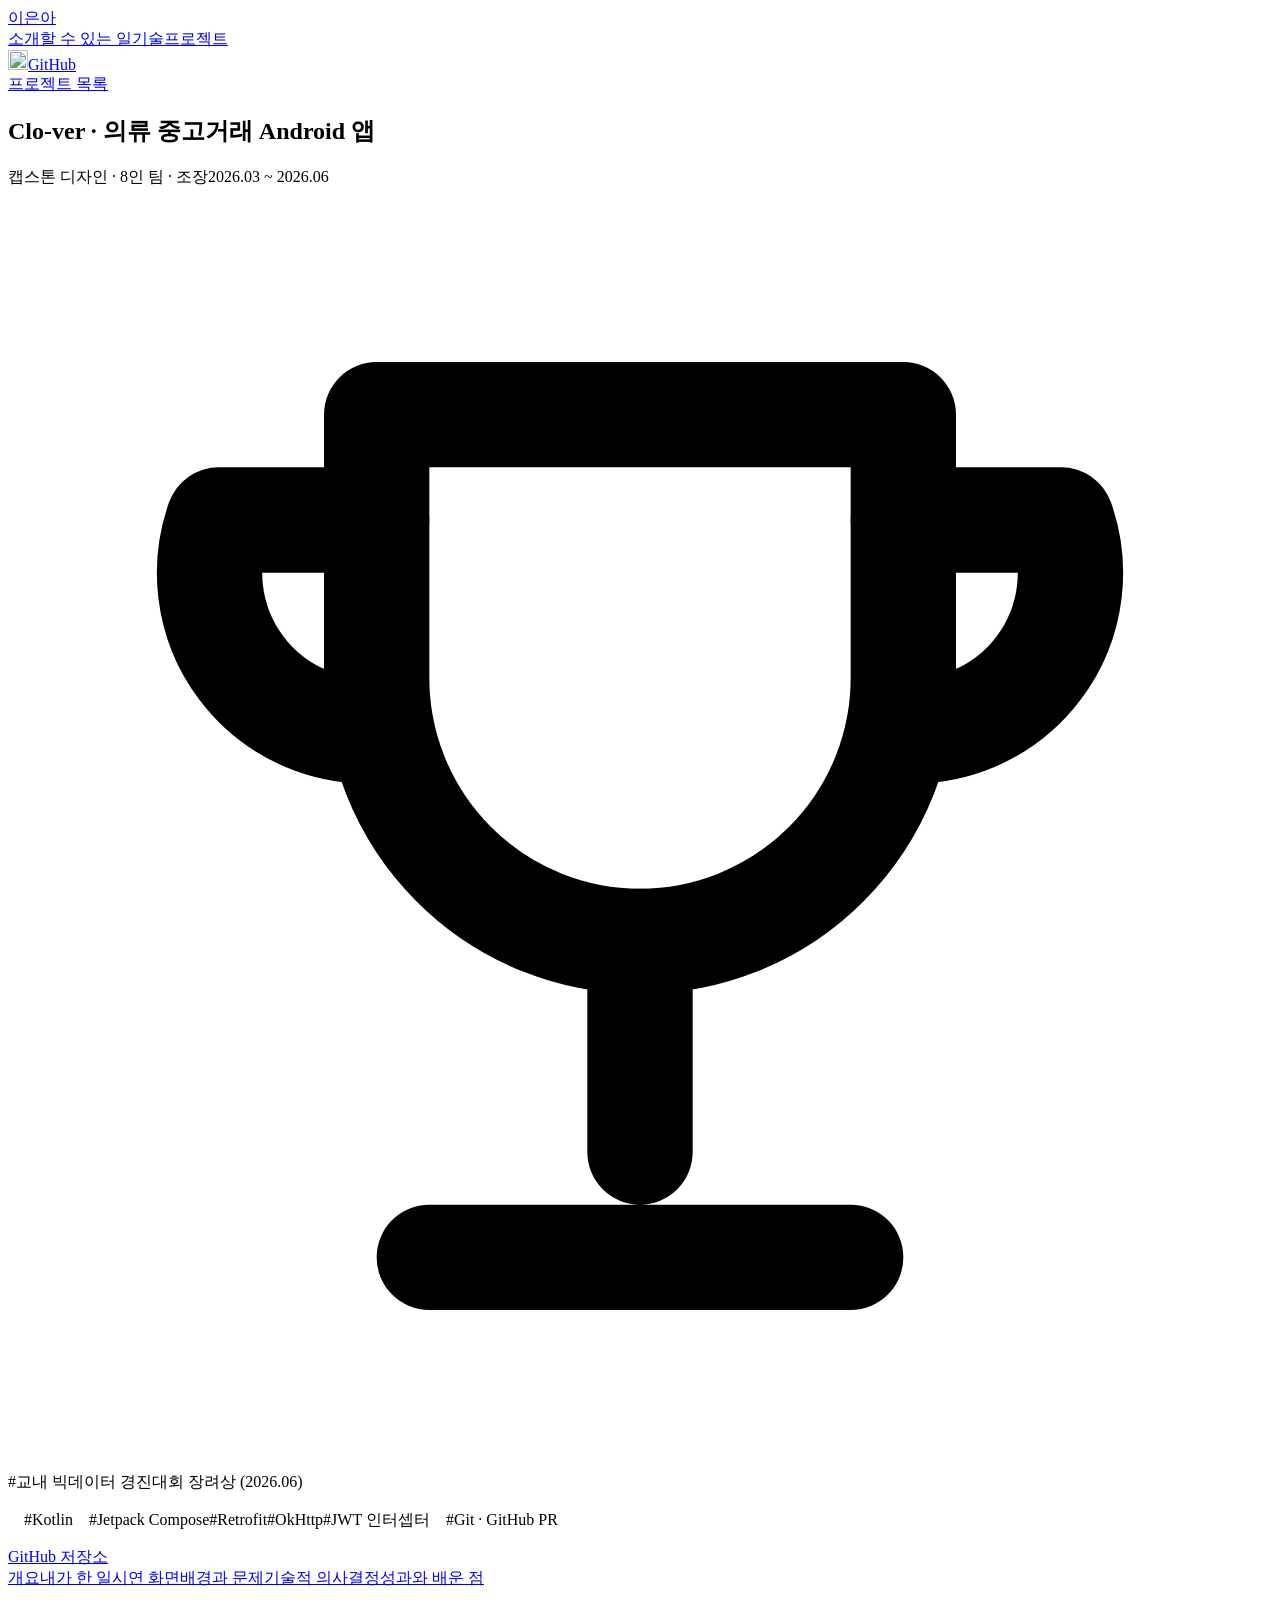
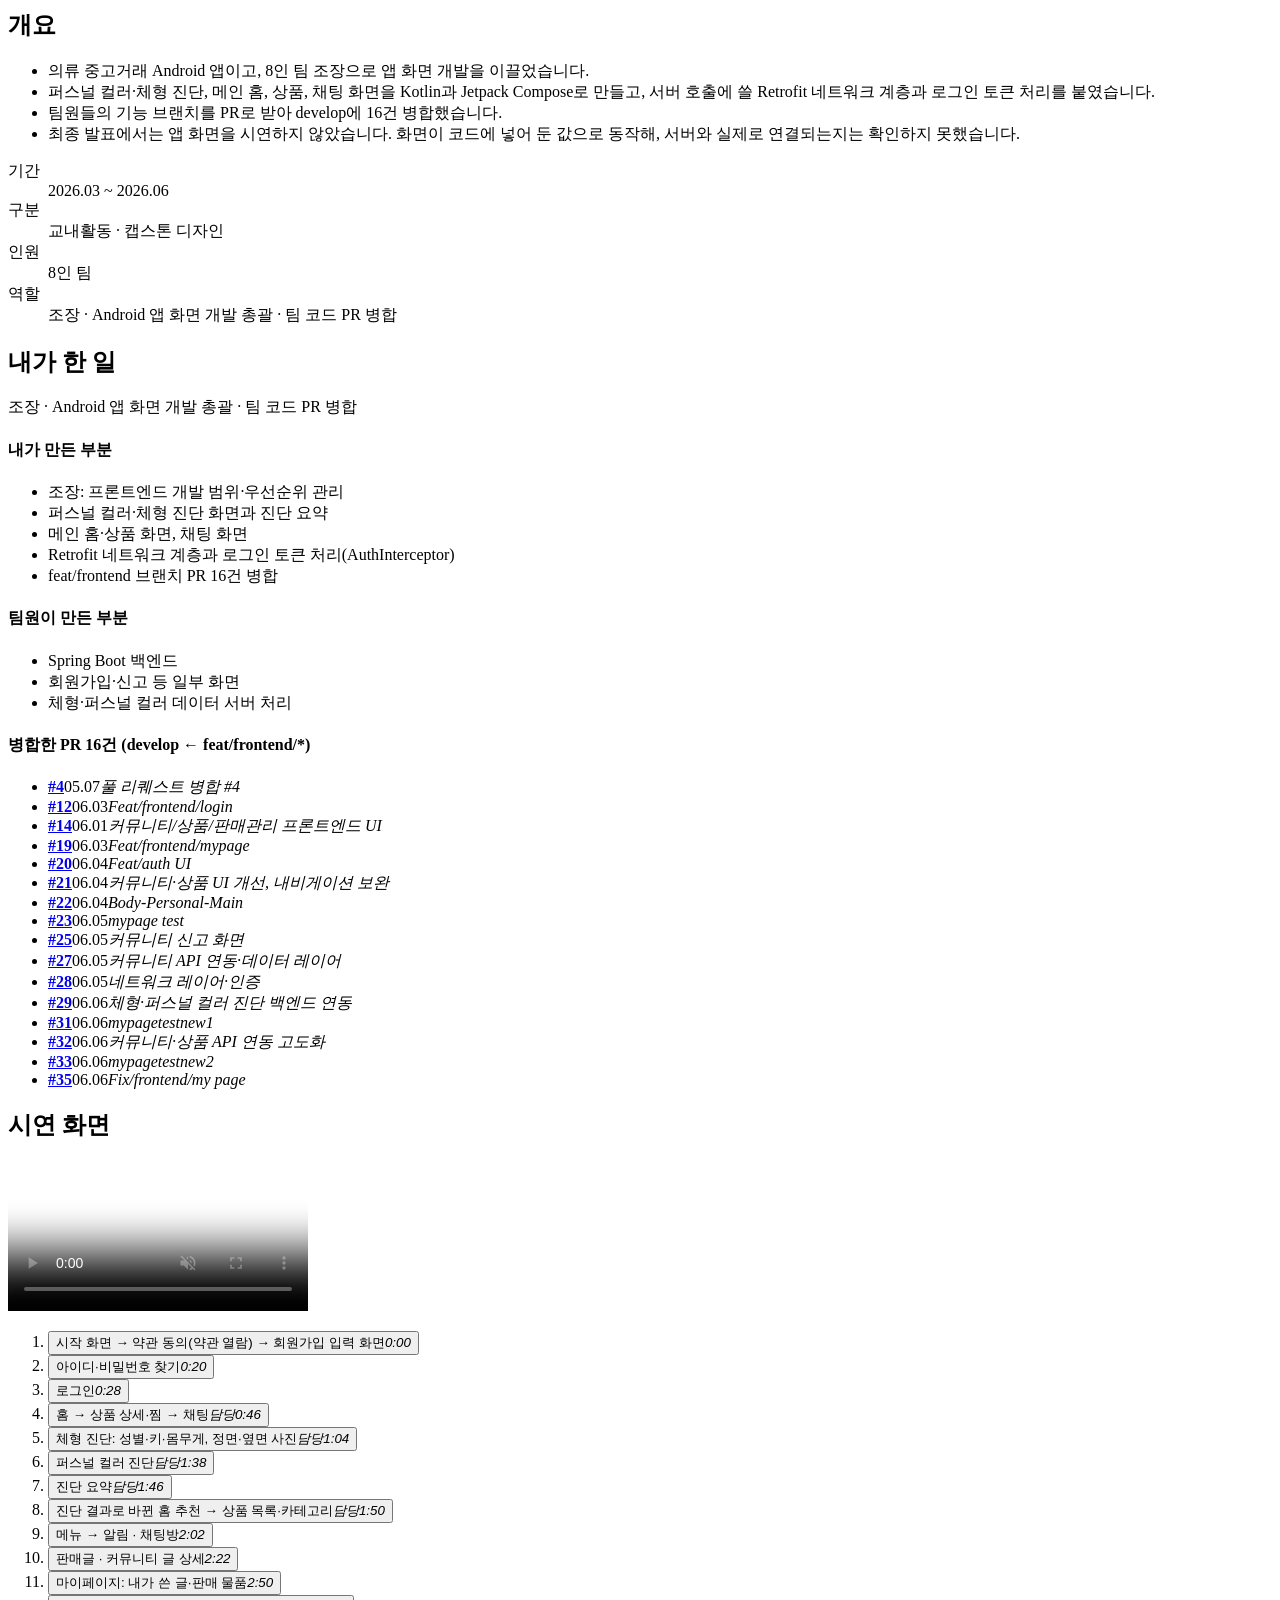
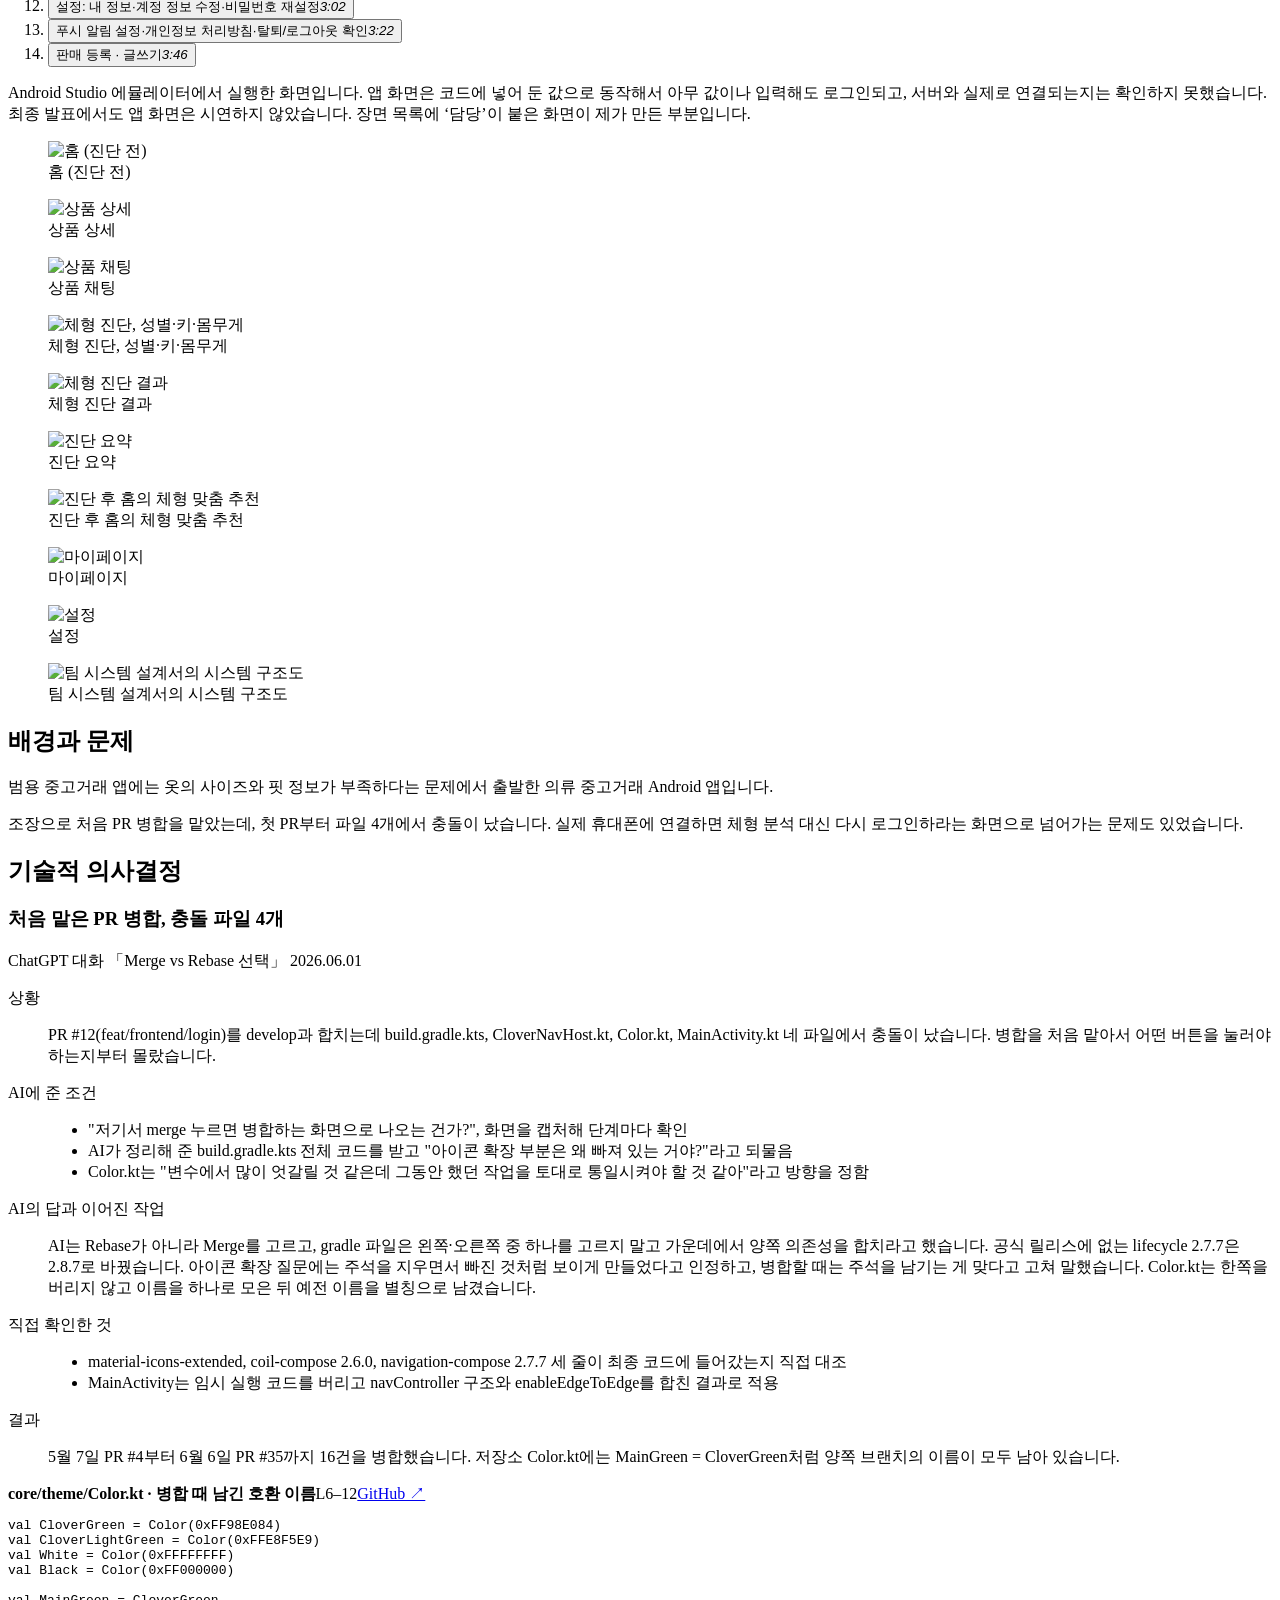
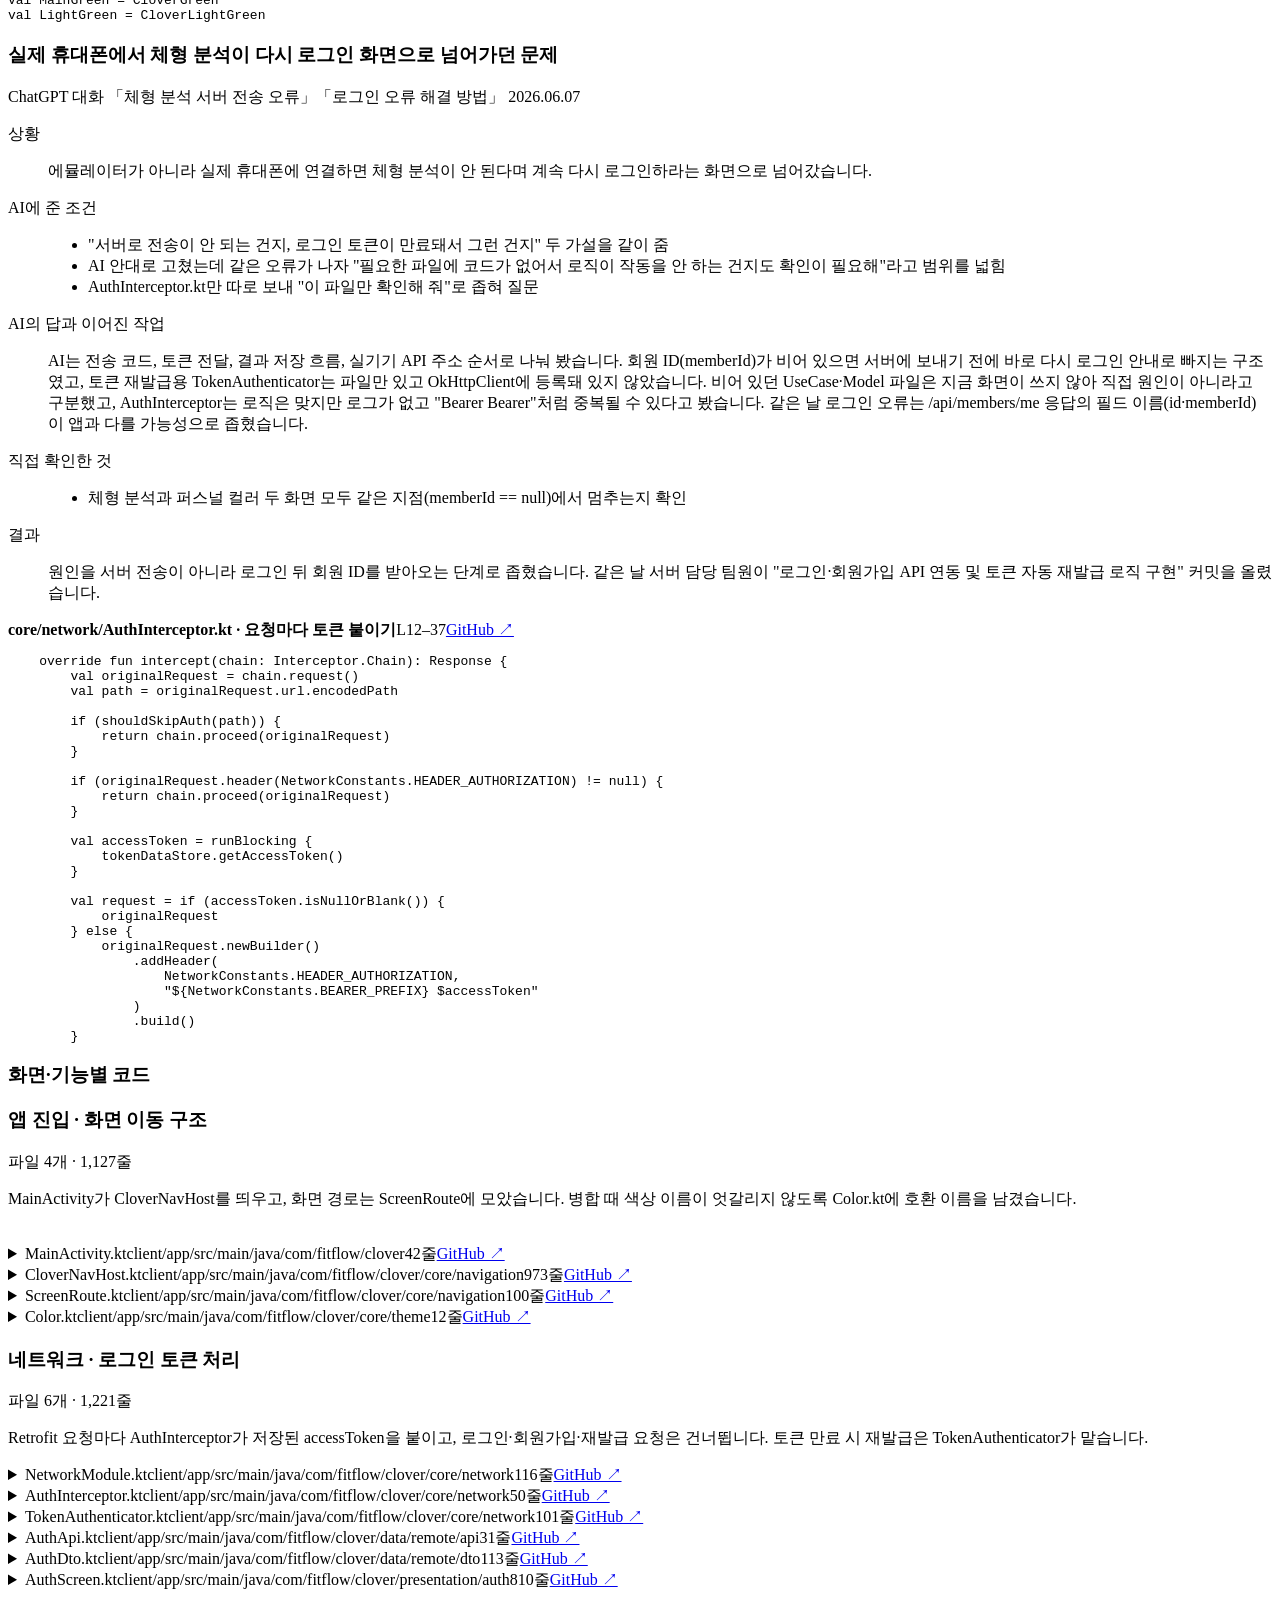
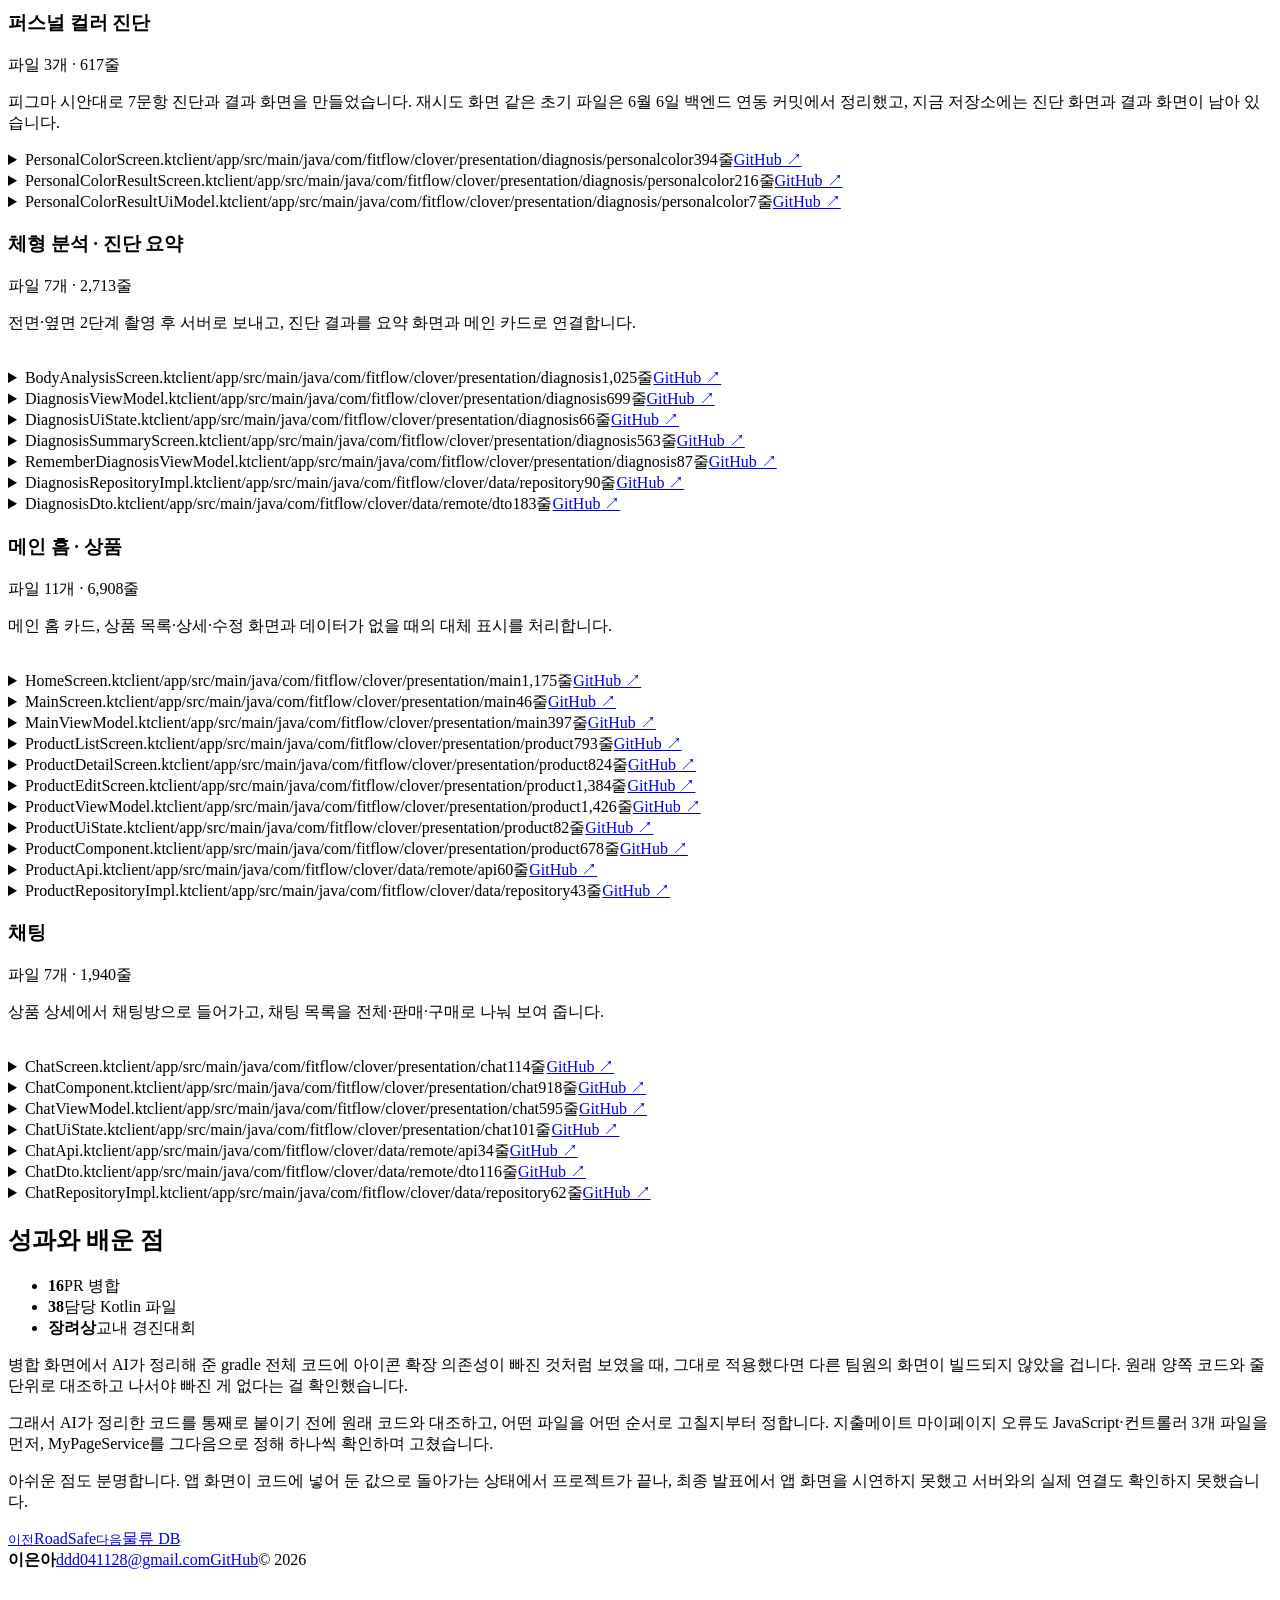
==== p/clover.html @ 0cbf0329 "상세 페이지: 내가 한 일을 개요 아래로, Linux 배포 기록 추가" ====
<!doctype html>
<html lang="ko">
<head>
<meta charset="utf-8">
<meta name="viewport" content="width=device-width, initial-scale=1, viewport-fit=cover">
<title>Clo-ver · 이은아</title>
<meta name="description" content="의류 중고거래 Android 앱이고, 8인 팀 조장으로 앱 화면 개발을 이끌었습니다.">
<meta property="og:title" content="Clo-ver · 이은아">
<meta property="og:description" content="의류 중고거래 Android 앱이고, 8인 팀 조장으로 앱 화면 개발을 이끌었습니다.">
<meta property="og:image" content="https://portfolio-sepherd.vercel.app/images/og.jpg">
<meta property="og:type" content="website">
<meta name="theme-color" content="#ffffff">
<link rel="icon" href="../images/favicon.png">
<link rel="stylesheet" href="https://cdn.jsdelivr.net/gh/orioncactus/pretendard@v1.3.9/dist/web/variable/pretendardvariable-dynamic-subset.min.css">
<link rel="stylesheet" href="../css/site4.css">
<link rel="stylesheet" href="../vendor/atom-one-dark.min.css">
</head>
<body class="detail">
<header class="gtop" id="gtop">
  <div class="gh-in">
    <a class="brand" href="../index.html"><img src="../images/char_sq.png" alt="">이은아</a>
    <nav class="gnav" aria-label="섹션 이동"><a href="../index.html#profile">소개</a><a href="../index.html#can">할 수 있는 일</a><a href="../index.html#skills">기술</a><a href="../index.html#projects">프로젝트</a></nav>
    <div class="gact"><a class="ghlink" href="https://github.com/euna0428" target="_blank" rel="noopener" data-cur="ext"><img class="ghi" src="../vendor/icons/github.svg" alt="" width="20" height="20">GitHub</a></div>
  </div>
</header>
<main class="dp">
<section class="dh"><div class="wrap">
  <a class="back" href="../index.html#projects">프로젝트 목록</a>
  <div class="dtitle"><h1>Clo-ver · 의류 중고거래 Android 앱</h1><p class="dmeta">캡스톤 디자인 · 8인 팀 · 조장<span>2026.03 ~ 2026.06</span></p></div>
  <p class="atag"><span><svg viewBox="0 0 24 24" fill="none" stroke="currentColor" stroke-width="2" stroke-linecap="round" stroke-linejoin="round" aria-hidden="true"><path d="M7 4h10v5a5 5 0 0 1-10 0z"/><path d="M7 6H4a3 3 0 0 0 3 4M17 6h3a3 3 0 0 1-3 4M12 14v4M8 20h8"/></svg>#교내 빅데이터 경진대회 장려상 (2026.06)</span></p>
  <p class="htag"><span style="--c:#7f52ff"><img src="../vendor/icons/kotlin.svg" alt="" width="16" height="16">#Kotlin</span><span style="--c:#3367d6"><img src="../vendor/icons/jetpackcompose.svg" alt="" width="16" height="16">#Jetpack Compose</span><span style="--c:#2e9d6b">#Retrofit</span><span style="--c:#2e9d6b">#OkHttp</span><span style="--c:#6d4bd6">#JWT 인터셉터</span><span style="--c:#e44d26"><img src="../vendor/icons/git.svg" alt="" width="16" height="16">#Git · GitHub PR</span></p>
  <div class="acts"><a class="pill line" href="https://github.com/Bu-FitFlow/Clo-ver" target="_blank" rel="noopener">GitHub 저장소</a></div>
</div></section>
<div class="dtabs"><div class="wrap"><a href="#ov">개요</a><a href="#role">내가 한 일</a><a href="#demo">시연 화면</a><a href="#bg">배경과 문제</a><a href="#dec">기술적 의사결정</a><a href="#res">성과와 배운 점</a></div></div>
<div class="wrap">
<section class="ds" id="ov"><h2>개요</h2>
  <ul class="sum big rv"><li>의류 중고거래 Android 앱이고, 8인 팀 조장으로 앱 화면 개발을 이끌었습니다.</li><li>퍼스널 컬러·체형 진단, 메인 홈, 상품, 채팅 화면을 Kotlin과 Jetpack Compose로 만들고, 서버 호출에 쓸 Retrofit 네트워크 계층과 로그인 토큰 처리를 붙였습니다.</li><li>팀원들의 기능 브랜치를 PR로 받아 develop에 16건 병합했습니다.</li><li>최종 발표에서는 앱 화면을 시연하지 않았습니다. 화면이 코드에 넣어 둔 값으로 동작해, 서버와 실제로 연결되는지는 확인하지 못했습니다.</li></ul>
  <dl class="meta rv"><div><dt>기간</dt><dd>2026.03 ~ 2026.06</dd></div><div><dt>구분</dt><dd>교내활동 · 캡스톤 디자인</dd></div><div><dt>인원</dt><dd>8인 팀</dd></div><div><dt>역할</dt><dd>조장 · Android 앱 화면 개발 총괄 · 팀 코드 PR 병합</dd></div></dl>
</section>

<section class="ds" id="role"><h2>내가 한 일</h2>
  <p class="role rv">조장 · Android 앱 화면 개발 총괄 · 팀 코드 PR 병합</p>
  <div class="rv"><div class="mo"><div><h4>내가 만든 부분</h4><ul><li>조장: 프론트엔드 개발 범위·우선순위 관리</li><li>퍼스널 컬러·체형 진단 화면과 진단 요약</li><li>메인 홈·상품 화면, 채팅 화면</li><li>Retrofit 네트워크 계층과 로그인 토큰 처리(AuthInterceptor)</li><li>feat/frontend 브랜치 PR 16건 병합</li></ul></div><div class="ot"><h4>팀원이 만든 부분</h4><ul><li>Spring Boot 백엔드</li><li>회원가입·신고 등 일부 화면</li><li>체형·퍼스널 컬러 데이터 서버 처리</li></ul></div></div></div>
  <div class="prs rv"><h4>병합한 PR 16건 (develop ← feat/frontend/*)</h4><ul><li><a href="https://github.com/Bu-FitFlow/Clo-ver/pull/4" target="_blank" rel="noopener"><b>#4</b></a><span>05.07</span><em>풀 리퀘스트 병합 #4</em></li><li><a href="https://github.com/Bu-FitFlow/Clo-ver/pull/12" target="_blank" rel="noopener"><b>#12</b></a><span>06.03</span><em>Feat/frontend/login</em></li><li><a href="https://github.com/Bu-FitFlow/Clo-ver/pull/14" target="_blank" rel="noopener"><b>#14</b></a><span>06.01</span><em>커뮤니티/상품/판매관리 프론트엔드 UI</em></li><li><a href="https://github.com/Bu-FitFlow/Clo-ver/pull/19" target="_blank" rel="noopener"><b>#19</b></a><span>06.03</span><em>Feat/frontend/mypage</em></li><li><a href="https://github.com/Bu-FitFlow/Clo-ver/pull/20" target="_blank" rel="noopener"><b>#20</b></a><span>06.04</span><em>Feat/auth UI</em></li><li><a href="https://github.com/Bu-FitFlow/Clo-ver/pull/21" target="_blank" rel="noopener"><b>#21</b></a><span>06.04</span><em>커뮤니티·상품 UI 개선, 내비게이션 보완</em></li><li><a href="https://github.com/Bu-FitFlow/Clo-ver/pull/22" target="_blank" rel="noopener"><b>#22</b></a><span>06.04</span><em>Body-Personal-Main</em></li><li><a href="https://github.com/Bu-FitFlow/Clo-ver/pull/23" target="_blank" rel="noopener"><b>#23</b></a><span>06.05</span><em>mypage test</em></li><li><a href="https://github.com/Bu-FitFlow/Clo-ver/pull/25" target="_blank" rel="noopener"><b>#25</b></a><span>06.05</span><em>커뮤니티 신고 화면</em></li><li><a href="https://github.com/Bu-FitFlow/Clo-ver/pull/27" target="_blank" rel="noopener"><b>#27</b></a><span>06.05</span><em>커뮤니티 API 연동·데이터 레이어</em></li><li><a href="https://github.com/Bu-FitFlow/Clo-ver/pull/28" target="_blank" rel="noopener"><b>#28</b></a><span>06.05</span><em>네트워크 레이어·인증</em></li><li><a href="https://github.com/Bu-FitFlow/Clo-ver/pull/29" target="_blank" rel="noopener"><b>#29</b></a><span>06.06</span><em>체형·퍼스널 컬러 진단 백엔드 연동</em></li><li><a href="https://github.com/Bu-FitFlow/Clo-ver/pull/31" target="_blank" rel="noopener"><b>#31</b></a><span>06.06</span><em>mypagetestnew1</em></li><li><a href="https://github.com/Bu-FitFlow/Clo-ver/pull/32" target="_blank" rel="noopener"><b>#32</b></a><span>06.06</span><em>커뮤니티·상품 API 연동 고도화</em></li><li><a href="https://github.com/Bu-FitFlow/Clo-ver/pull/33" target="_blank" rel="noopener"><b>#33</b></a><span>06.06</span><em>mypagetestnew2</em></li><li><a href="https://github.com/Bu-FitFlow/Clo-ver/pull/35" target="_blank" rel="noopener"><b>#35</b></a><span>06.06</span><em>Fix/frontend/my page</em></li></ul></div>
</section>
<section class="ds" id="demo"><h2>시연 화면</h2>
  <div class="demo port rv">
  <div class="dv"><video src="../media/clv_demo.mp4" poster="../images/poster_clv.jpg" muted playsinline preload="metadata" controls data-auto></video></div>
  <aside class="chap"><ol><li><button type="button" data-t="0.5"><span>시작 화면 → 약관 동의(약관 열람) → 회원가입 입력 화면</span><em>0:00</em></button></li><li><button type="button" data-t="20"><span>아이디·비밀번호 찾기</span><em>0:20</em></button></li><li><button type="button" data-t="28.8"><span>로그인</span><em>0:28</em></button></li><li><button type="button" data-t="46.6"><span>홈 → 상품 상세·찜 → 채팅<i class="own me">담당</i></span><em>0:46</em></button></li><li><button type="button" data-t="64.6"><span>체형 진단: 성별·키·몸무게, 정면·옆면 사진<i class="own me">담당</i></span><em>1:04</em></button></li><li><button type="button" data-t="98.6"><span>퍼스널 컬러 진단<i class="own me">담당</i></span><em>1:38</em></button></li><li><button type="button" data-t="106.6"><span>진단 요약<i class="own me">담당</i></span><em>1:46</em></button></li><li><button type="button" data-t="110.6"><span>진단 결과로 바뀐 홈 추천 → 상품 목록·카테고리<i class="own me">담당</i></span><em>1:50</em></button></li><li><button type="button" data-t="122.9"><span>메뉴 → 알림 · 채팅방</span><em>2:02</em></button></li><li><button type="button" data-t="142.9"><span>판매글 · 커뮤니티 글 상세</span><em>2:22</em></button></li><li><button type="button" data-t="170.9"><span>마이페이지: 내가 쓴 글·판매 물품</span><em>2:50</em></button></li><li><button type="button" data-t="182.9"><span>설정: 내 정보·계정 정보 수정·비밀번호 재설정</span><em>3:02</em></button></li><li><button type="button" data-t="202.9"><span>푸시 알림 설정·개인정보 처리방침·탈퇴/로그아웃 확인</span><em>3:22</em></button></li><li><button type="button" data-t="226.9"><span>판매 등록 · 글쓰기</span><em>3:46</em></button></li></ol></aside>
</div>
<p class="vcap rv">Android Studio 에뮬레이터에서 실행한 화면입니다. 앱 화면은 코드에 넣어 둔 값으로 동작해서 아무 값이나 입력해도 로그인되고, 서버와 실제로 연결되는지는 확인하지 못했습니다. 최종 발표에서도 앱 화면은 시연하지 않았습니다. 장면 목록에 ‘담당’이 붙은 화면이 제가 만든 부분입니다.</p>
  <div class="shots port"><figure class="shot rv"><img src="../images/clv_home.jpg" alt="홈 (진단 전)" loading="lazy" data-zoom><figcaption>홈 (진단 전)</figcaption></figure><figure class="shot rv"><img src="../images/clv_item.jpg" alt="상품 상세" loading="lazy" data-zoom><figcaption>상품 상세</figcaption></figure><figure class="shot rv"><img src="../images/clv_chat.jpg" alt="상품 채팅" loading="lazy" data-zoom><figcaption>상품 채팅</figcaption></figure><figure class="shot rv"><img src="../images/clv_info.jpg" alt="체형 진단, 성별·키·몸무게" loading="lazy" data-zoom><figcaption>체형 진단, 성별·키·몸무게</figcaption></figure><figure class="shot rv"><img src="../images/clv_body.jpg" alt="체형 진단 결과" loading="lazy" data-zoom><figcaption>체형 진단 결과</figcaption></figure><figure class="shot rv"><img src="../images/clv_summary.jpg" alt="진단 요약" loading="lazy" data-zoom><figcaption>진단 요약</figcaption></figure><figure class="shot rv"><img src="../images/clv_reco.jpg" alt="진단 후 홈의 체형 맞춤 추천" loading="lazy" data-zoom><figcaption>진단 후 홈의 체형 맞춤 추천</figcaption></figure><figure class="shot rv"><img src="../images/clv_mypage.jpg" alt="마이페이지" loading="lazy" data-zoom><figcaption>마이페이지</figcaption></figure><figure class="shot rv"><img src="../images/clv_setting.jpg" alt="설정" loading="lazy" data-zoom><figcaption>설정</figcaption></figure><figure class="shot rv"><img src="../images/clv_struct.jpg" alt="팀 시스템 설계서의 시스템 구조도" loading="lazy" data-zoom><figcaption>팀 시스템 설계서의 시스템 구조도</figcaption></figure></div>
</section>

<section class="ds" id="bg"><h2>배경과 문제</h2>
  <div class="prose rv"><p>범용 중고거래 앱에는 옷의 사이즈와 핏 정보가 부족하다는 문제에서 출발한 의류 중고거래 Android 앱입니다.</p><p>조장으로 처음 PR 병합을 맡았는데, 첫 PR부터 파일 4개에서 충돌이 났습니다. 실제 휴대폰에 연결하면 체형 분석 대신 다시 로그인하라는 화면으로 넘어가는 문제도 있었습니다.</p></div>
</section>
<section class="ds" id="dec"><h2>기술적 의사결정</h2>
  <article class="case rv">
  <h3>처음 맡은 PR 병합, 충돌 파일 4개</h3><p class="when">ChatGPT 대화 「Merge vs Rebase 선택」 2026.06.01</p>
  <dl class="cdl">
    <dt>상황</dt><dd><p>PR #12(feat/frontend/login)를 develop과 합치는데 build.gradle.kts, CloverNavHost.kt, Color.kt, MainActivity.kt 네 파일에서 충돌이 났습니다. 병합을 처음 맡아서 어떤 버튼을 눌러야 하는지부터 몰랐습니다.</p></dd>
    <dt>AI에 준 조건</dt><dd><ul><li>&quot;저기서 merge 누르면 병합하는 화면으로 나오는 건가?&quot;, 화면을 캡처해 단계마다 확인</li><li>AI가 정리해 준 build.gradle.kts 전체 코드를 받고 &quot;아이콘 확장 부분은 왜 빠져 있는 거야?&quot;라고 되물음</li><li>Color.kt는 &quot;변수에서 많이 엇갈릴 것 같은데 그동안 했던 작업을 토대로 통일시켜야 할 것 같아&quot;라고 방향을 정함</li></ul></dd>
    <dt>AI의 답과 이어진 작업</dt><dd><p>AI는 Rebase가 아니라 Merge를 고르고, gradle 파일은 왼쪽·오른쪽 중 하나를 고르지 말고 가운데에서 양쪽 의존성을 합치라고 했습니다. 공식 릴리스에 없는 lifecycle 2.7.7은 2.8.7로 바꿨습니다. 아이콘 확장 질문에는 주석을 지우면서 빠진 것처럼 보이게 만들었다고 인정하고, 병합할 때는 주석을 남기는 게 맞다고 고쳐 말했습니다. Color.kt는 한쪽을 버리지 않고 이름을 하나로 모은 뒤 예전 이름을 별칭으로 남겼습니다.</p></dd>
    <dt>직접 확인한 것</dt><dd><ul><li>material-icons-extended, coil-compose 2.6.0, navigation-compose 2.7.7 세 줄이 최종 코드에 들어갔는지 직접 대조</li><li>MainActivity는 임시 실행 코드를 버리고 navController 구조와 enableEdgeToEdge를 합친 결과로 적용</li></ul></dd>
    <dt>결과</dt><dd><p>5월 7일 PR #4부터 6월 6일 PR #35까지 16건을 병합했습니다. 저장소 Color.kt에는 MainGreen = CloverGreen처럼 양쪽 브랜치의 이름이 모두 남아 있습니다.</p></dd>
  </dl>
  <div class="cb"><div class="cbh"><b>core/theme/Color.kt · 병합 때 남긴 호환 이름</b><span class="ln">L6–12</span><a href="https://github.com/Bu-FitFlow/Clo-ver/blob/main/client/app/src/main/java/com/fitflow/clover/core/theme/Color.kt#L6-L12" target="_blank" rel="noopener">GitHub ↗</a></div><pre><code class="language-kotlin">val CloverGreen = Color(0xFF98E084)
val CloverLightGreen = Color(0xFFE8F5E9)
val White = Color(0xFFFFFFFF)
val Black = Color(0xFF000000)

val MainGreen = CloverGreen
val LightGreen = CloverLightGreen</code></pre></div>
</article><article class="case rv">
  <h3>실제 휴대폰에서 체형 분석이 다시 로그인 화면으로 넘어가던 문제</h3><p class="when">ChatGPT 대화 「체형 분석 서버 전송 오류」「로그인 오류 해결 방법」 2026.06.07</p>
  <dl class="cdl">
    <dt>상황</dt><dd><p>에뮬레이터가 아니라 실제 휴대폰에 연결하면 체형 분석이 안 된다며 계속 다시 로그인하라는 화면으로 넘어갔습니다.</p></dd>
    <dt>AI에 준 조건</dt><dd><ul><li>&quot;서버로 전송이 안 되는 건지, 로그인 토큰이 만료돼서 그런 건지&quot; 두 가설을 같이 줌</li><li>AI 안대로 고쳤는데 같은 오류가 나자 &quot;필요한 파일에 코드가 없어서 로직이 작동을 안 하는 건지도 확인이 필요해&quot;라고 범위를 넓힘</li><li>AuthInterceptor.kt만 따로 보내 &quot;이 파일만 확인해 줘&quot;로 좁혀 질문</li></ul></dd>
    <dt>AI의 답과 이어진 작업</dt><dd><p>AI는 전송 코드, 토큰 전달, 결과 저장 흐름, 실기기 API 주소 순서로 나눠 봤습니다. 회원 ID(memberId)가 비어 있으면 서버에 보내기 전에 바로 다시 로그인 안내로 빠지는 구조였고, 토큰 재발급용 TokenAuthenticator는 파일만 있고 OkHttpClient에 등록돼 있지 않았습니다. 비어 있던 UseCase·Model 파일은 지금 화면이 쓰지 않아 직접 원인이 아니라고 구분했고, AuthInterceptor는 로직은 맞지만 로그가 없고 &quot;Bearer Bearer&quot;처럼 중복될 수 있다고 봤습니다. 같은 날 로그인 오류는 /api/members/me 응답의 필드 이름(id·memberId)이 앱과 다를 가능성으로 좁혔습니다.</p></dd>
    <dt>직접 확인한 것</dt><dd><ul><li>체형 분석과 퍼스널 컬러 두 화면 모두 같은 지점(memberId == null)에서 멈추는지 확인</li></ul></dd>
    <dt>결과</dt><dd><p>원인을 서버 전송이 아니라 로그인 뒤 회원 ID를 받아오는 단계로 좁혔습니다. 같은 날 서버 담당 팀원이 &quot;로그인·회원가입 API 연동 및 토큰 자동 재발급 로직 구현&quot; 커밋을 올렸습니다.</p></dd>
  </dl>
  <div class="cb"><div class="cbh"><b>core/network/AuthInterceptor.kt · 요청마다 토큰 붙이기</b><span class="ln">L12–37</span><a href="https://github.com/Bu-FitFlow/Clo-ver/blob/main/client/app/src/main/java/com/fitflow/clover/core/network/AuthInterceptor.kt#L12-L37" target="_blank" rel="noopener">GitHub ↗</a></div><pre><code class="language-kotlin">    override fun intercept(chain: Interceptor.Chain): Response {
        val originalRequest = chain.request()
        val path = originalRequest.url.encodedPath

        if (shouldSkipAuth(path)) {
            return chain.proceed(originalRequest)
        }

        if (originalRequest.header(NetworkConstants.HEADER_AUTHORIZATION) != null) {
            return chain.proceed(originalRequest)
        }

        val accessToken = runBlocking {
            tokenDataStore.getAccessToken()
        }

        val request = if (accessToken.isNullOrBlank()) {
            originalRequest
        } else {
            originalRequest.newBuilder()
                .addHeader(
                    NetworkConstants.HEADER_AUTHORIZATION,
                    &quot;${NetworkConstants.BEARER_PREFIX} $accessToken&quot;
                )
                .build()
        }</code></pre></div>
</article>
  <h3 class="h3">화면·기능별 코드</h3>
  <article class="feat rv" id="f-nav"><header><h3>앱 진입 · 화면 이동 구조</h3><span class="fc">파일 4개 · 1,127줄</span></header><p>MainActivity가 CloverNavHost를 띄우고, 화면 경로는 ScreenRoute에 모았습니다. 병합 때 색상 이름이 엇갈리지 않도록 Color.kt에 호환 이름을 남겼습니다.</p><div class="fpics"><img src="../images/clv_struct.jpg" alt="" loading="lazy" data-zoom></div><div class="files"><details class="file" data-src="../code/clover/client/app/src/main/java/com/fitflow/clover/MainActivity.kt.txt" data-lang="kotlin"><summary><span class="fn">MainActivity.kt</span><span class="fp">client/app/src/main/java/com/fitflow/clover</span><span class="fl">42줄</span><a class="gh" href="https://github.com/Bu-FitFlow/Clo-ver/blob/main/client/app/src/main/java/com/fitflow/clover/MainActivity.kt" target="_blank" rel="noopener">GitHub ↗</a></summary><div class="fbody"><div class="loading">코드를 불러오는 중…</div></div></details><details class="file" data-src="../code/clover/client/app/src/main/java/com/fitflow/clover/core/navigation/CloverNavHost.kt.txt" data-lang="kotlin"><summary><span class="fn">CloverNavHost.kt</span><span class="fp">client/app/src/main/java/com/fitflow/clover/core/navigation</span><span class="fl">973줄</span><a class="gh" href="https://github.com/Bu-FitFlow/Clo-ver/blob/main/client/app/src/main/java/com/fitflow/clover/core/navigation/CloverNavHost.kt" target="_blank" rel="noopener">GitHub ↗</a></summary><div class="fbody"><div class="loading">코드를 불러오는 중…</div></div></details><details class="file" data-src="../code/clover/client/app/src/main/java/com/fitflow/clover/core/navigation/ScreenRoute.kt.txt" data-lang="kotlin"><summary><span class="fn">ScreenRoute.kt</span><span class="fp">client/app/src/main/java/com/fitflow/clover/core/navigation</span><span class="fl">100줄</span><a class="gh" href="https://github.com/Bu-FitFlow/Clo-ver/blob/main/client/app/src/main/java/com/fitflow/clover/core/navigation/ScreenRoute.kt" target="_blank" rel="noopener">GitHub ↗</a></summary><div class="fbody"><div class="loading">코드를 불러오는 중…</div></div></details><details class="file" data-src="../code/clover/client/app/src/main/java/com/fitflow/clover/core/theme/Color.kt.txt" data-lang="kotlin"><summary><span class="fn">Color.kt</span><span class="fp">client/app/src/main/java/com/fitflow/clover/core/theme</span><span class="fl">12줄</span><a class="gh" href="https://github.com/Bu-FitFlow/Clo-ver/blob/main/client/app/src/main/java/com/fitflow/clover/core/theme/Color.kt" target="_blank" rel="noopener">GitHub ↗</a></summary><div class="fbody"><div class="loading">코드를 불러오는 중…</div></div></details></div></article><article class="feat rv" id="f-network"><header><h3>네트워크 · 로그인 토큰 처리</h3><span class="fc">파일 6개 · 1,221줄</span></header><p>Retrofit 요청마다 AuthInterceptor가 저장된 accessToken을 붙이고, 로그인·회원가입·재발급 요청은 건너뜁니다. 토큰 만료 시 재발급은 TokenAuthenticator가 맡습니다.</p><div class="files"><details class="file" data-src="../code/clover/client/app/src/main/java/com/fitflow/clover/core/network/NetworkModule.kt.txt" data-lang="kotlin"><summary><span class="fn">NetworkModule.kt</span><span class="fp">client/app/src/main/java/com/fitflow/clover/core/network</span><span class="fl">116줄</span><a class="gh" href="https://github.com/Bu-FitFlow/Clo-ver/blob/main/client/app/src/main/java/com/fitflow/clover/core/network/NetworkModule.kt" target="_blank" rel="noopener">GitHub ↗</a></summary><div class="fbody"><div class="loading">코드를 불러오는 중…</div></div></details><details class="file" data-src="../code/clover/client/app/src/main/java/com/fitflow/clover/core/network/AuthInterceptor.kt.txt" data-lang="kotlin"><summary><span class="fn">AuthInterceptor.kt</span><span class="fp">client/app/src/main/java/com/fitflow/clover/core/network</span><span class="fl">50줄</span><a class="gh" href="https://github.com/Bu-FitFlow/Clo-ver/blob/main/client/app/src/main/java/com/fitflow/clover/core/network/AuthInterceptor.kt" target="_blank" rel="noopener">GitHub ↗</a></summary><div class="fbody"><div class="loading">코드를 불러오는 중…</div></div></details><details class="file" data-src="../code/clover/client/app/src/main/java/com/fitflow/clover/core/network/TokenAuthenticator.kt.txt" data-lang="kotlin"><summary><span class="fn">TokenAuthenticator.kt</span><span class="fp">client/app/src/main/java/com/fitflow/clover/core/network</span><span class="fl">101줄</span><a class="gh" href="https://github.com/Bu-FitFlow/Clo-ver/blob/main/client/app/src/main/java/com/fitflow/clover/core/network/TokenAuthenticator.kt" target="_blank" rel="noopener">GitHub ↗</a></summary><div class="fbody"><div class="loading">코드를 불러오는 중…</div></div></details><details class="file" data-src="../code/clover/client/app/src/main/java/com/fitflow/clover/data/remote/api/AuthApi.kt.txt" data-lang="kotlin"><summary><span class="fn">AuthApi.kt</span><span class="fp">client/app/src/main/java/com/fitflow/clover/data/remote/api</span><span class="fl">31줄</span><a class="gh" href="https://github.com/Bu-FitFlow/Clo-ver/blob/main/client/app/src/main/java/com/fitflow/clover/data/remote/api/AuthApi.kt" target="_blank" rel="noopener">GitHub ↗</a></summary><div class="fbody"><div class="loading">코드를 불러오는 중…</div></div></details><details class="file" data-src="../code/clover/client/app/src/main/java/com/fitflow/clover/data/remote/dto/AuthDto.kt.txt" data-lang="kotlin"><summary><span class="fn">AuthDto.kt</span><span class="fp">client/app/src/main/java/com/fitflow/clover/data/remote/dto</span><span class="fl">113줄</span><a class="gh" href="https://github.com/Bu-FitFlow/Clo-ver/blob/main/client/app/src/main/java/com/fitflow/clover/data/remote/dto/AuthDto.kt" target="_blank" rel="noopener">GitHub ↗</a></summary><div class="fbody"><div class="loading">코드를 불러오는 중…</div></div></details><details class="file" data-src="../code/clover/client/app/src/main/java/com/fitflow/clover/presentation/auth/AuthScreen.kt.txt" data-lang="kotlin"><summary><span class="fn">AuthScreen.kt</span><span class="fp">client/app/src/main/java/com/fitflow/clover/presentation/auth</span><span class="fl">810줄</span><a class="gh" href="https://github.com/Bu-FitFlow/Clo-ver/blob/main/client/app/src/main/java/com/fitflow/clover/presentation/auth/AuthScreen.kt" target="_blank" rel="noopener">GitHub ↗</a></summary><div class="fbody"><div class="loading">코드를 불러오는 중…</div></div></details></div></article><article class="feat rv" id="f-personal"><header><h3>퍼스널 컬러 진단</h3><span class="fc">파일 3개 · 617줄</span></header><p>피그마 시안대로 7문항 진단과 결과 화면을 만들었습니다. 재시도 화면 같은 초기 파일은 6월 6일 백엔드 연동 커밋에서 정리했고, 지금 저장소에는 진단 화면과 결과 화면이 남아 있습니다.</p><div class="files"><details class="file" data-src="../code/clover/client/app/src/main/java/com/fitflow/clover/presentation/diagnosis/personalcolor/PersonalColorScreen.kt.txt" data-lang="kotlin"><summary><span class="fn">PersonalColorScreen.kt</span><span class="fp">client/app/src/main/java/com/fitflow/clover/presentation/diagnosis/personalcolor</span><span class="fl">394줄</span><a class="gh" href="https://github.com/Bu-FitFlow/Clo-ver/blob/main/client/app/src/main/java/com/fitflow/clover/presentation/diagnosis/personalcolor/PersonalColorScreen.kt" target="_blank" rel="noopener">GitHub ↗</a></summary><div class="fbody"><div class="loading">코드를 불러오는 중…</div></div></details><details class="file" data-src="../code/clover/client/app/src/main/java/com/fitflow/clover/presentation/diagnosis/personalcolor/PersonalColorResultScreen.kt.txt" data-lang="kotlin"><summary><span class="fn">PersonalColorResultScreen.kt</span><span class="fp">client/app/src/main/java/com/fitflow/clover/presentation/diagnosis/personalcolor</span><span class="fl">216줄</span><a class="gh" href="https://github.com/Bu-FitFlow/Clo-ver/blob/main/client/app/src/main/java/com/fitflow/clover/presentation/diagnosis/personalcolor/PersonalColorResultScreen.kt" target="_blank" rel="noopener">GitHub ↗</a></summary><div class="fbody"><div class="loading">코드를 불러오는 중…</div></div></details><details class="file" data-src="../code/clover/client/app/src/main/java/com/fitflow/clover/presentation/diagnosis/personalcolor/PersonalColorResultUiModel.kt.txt" data-lang="kotlin"><summary><span class="fn">PersonalColorResultUiModel.kt</span><span class="fp">client/app/src/main/java/com/fitflow/clover/presentation/diagnosis/personalcolor</span><span class="fl">7줄</span><a class="gh" href="https://github.com/Bu-FitFlow/Clo-ver/blob/main/client/app/src/main/java/com/fitflow/clover/presentation/diagnosis/personalcolor/PersonalColorResultUiModel.kt" target="_blank" rel="noopener">GitHub ↗</a></summary><div class="fbody"><div class="loading">코드를 불러오는 중…</div></div></details></div></article><article class="feat rv" id="f-body"><header><h3>체형 분석 · 진단 요약</h3><span class="fc">파일 7개 · 2,713줄</span></header><p>전면·옆면 2단계 촬영 후 서버로 보내고, 진단 결과를 요약 화면과 메인 카드로 연결합니다.</p><div class="fpics"><img src="../images/clv_info.jpg" alt="" loading="lazy" data-zoom><img src="../images/clv_body.jpg" alt="" loading="lazy" data-zoom><img src="../images/clv_summary.jpg" alt="" loading="lazy" data-zoom></div><div class="files"><details class="file" data-src="../code/clover/client/app/src/main/java/com/fitflow/clover/presentation/diagnosis/BodyAnalysisScreen.kt.txt" data-lang="kotlin"><summary><span class="fn">BodyAnalysisScreen.kt</span><span class="fp">client/app/src/main/java/com/fitflow/clover/presentation/diagnosis</span><span class="fl">1,025줄</span><a class="gh" href="https://github.com/Bu-FitFlow/Clo-ver/blob/main/client/app/src/main/java/com/fitflow/clover/presentation/diagnosis/BodyAnalysisScreen.kt" target="_blank" rel="noopener">GitHub ↗</a></summary><div class="fbody"><div class="loading">코드를 불러오는 중…</div></div></details><details class="file" data-src="../code/clover/client/app/src/main/java/com/fitflow/clover/presentation/diagnosis/DiagnosisViewModel.kt.txt" data-lang="kotlin"><summary><span class="fn">DiagnosisViewModel.kt</span><span class="fp">client/app/src/main/java/com/fitflow/clover/presentation/diagnosis</span><span class="fl">699줄</span><a class="gh" href="https://github.com/Bu-FitFlow/Clo-ver/blob/main/client/app/src/main/java/com/fitflow/clover/presentation/diagnosis/DiagnosisViewModel.kt" target="_blank" rel="noopener">GitHub ↗</a></summary><div class="fbody"><div class="loading">코드를 불러오는 중…</div></div></details><details class="file" data-src="../code/clover/client/app/src/main/java/com/fitflow/clover/presentation/diagnosis/DiagnosisUiState.kt.txt" data-lang="kotlin"><summary><span class="fn">DiagnosisUiState.kt</span><span class="fp">client/app/src/main/java/com/fitflow/clover/presentation/diagnosis</span><span class="fl">66줄</span><a class="gh" href="https://github.com/Bu-FitFlow/Clo-ver/blob/main/client/app/src/main/java/com/fitflow/clover/presentation/diagnosis/DiagnosisUiState.kt" target="_blank" rel="noopener">GitHub ↗</a></summary><div class="fbody"><div class="loading">코드를 불러오는 중…</div></div></details><details class="file" data-src="../code/clover/client/app/src/main/java/com/fitflow/clover/presentation/diagnosis/DiagnosisSummaryScreen.kt.txt" data-lang="kotlin"><summary><span class="fn">DiagnosisSummaryScreen.kt</span><span class="fp">client/app/src/main/java/com/fitflow/clover/presentation/diagnosis</span><span class="fl">563줄</span><a class="gh" href="https://github.com/Bu-FitFlow/Clo-ver/blob/main/client/app/src/main/java/com/fitflow/clover/presentation/diagnosis/DiagnosisSummaryScreen.kt" target="_blank" rel="noopener">GitHub ↗</a></summary><div class="fbody"><div class="loading">코드를 불러오는 중…</div></div></details><details class="file" data-src="../code/clover/client/app/src/main/java/com/fitflow/clover/presentation/diagnosis/RememberDiagnosisViewModel.kt.txt" data-lang="kotlin"><summary><span class="fn">RememberDiagnosisViewModel.kt</span><span class="fp">client/app/src/main/java/com/fitflow/clover/presentation/diagnosis</span><span class="fl">87줄</span><a class="gh" href="https://github.com/Bu-FitFlow/Clo-ver/blob/main/client/app/src/main/java/com/fitflow/clover/presentation/diagnosis/RememberDiagnosisViewModel.kt" target="_blank" rel="noopener">GitHub ↗</a></summary><div class="fbody"><div class="loading">코드를 불러오는 중…</div></div></details><details class="file" data-src="../code/clover/client/app/src/main/java/com/fitflow/clover/data/repository/DiagnosisRepositoryImpl.kt.txt" data-lang="kotlin"><summary><span class="fn">DiagnosisRepositoryImpl.kt</span><span class="fp">client/app/src/main/java/com/fitflow/clover/data/repository</span><span class="fl">90줄</span><a class="gh" href="https://github.com/Bu-FitFlow/Clo-ver/blob/main/client/app/src/main/java/com/fitflow/clover/data/repository/DiagnosisRepositoryImpl.kt" target="_blank" rel="noopener">GitHub ↗</a></summary><div class="fbody"><div class="loading">코드를 불러오는 중…</div></div></details><details class="file" data-src="../code/clover/client/app/src/main/java/com/fitflow/clover/data/remote/dto/DiagnosisDto.kt.txt" data-lang="kotlin"><summary><span class="fn">DiagnosisDto.kt</span><span class="fp">client/app/src/main/java/com/fitflow/clover/data/remote/dto</span><span class="fl">183줄</span><a class="gh" href="https://github.com/Bu-FitFlow/Clo-ver/blob/main/client/app/src/main/java/com/fitflow/clover/data/remote/dto/DiagnosisDto.kt" target="_blank" rel="noopener">GitHub ↗</a></summary><div class="fbody"><div class="loading">코드를 불러오는 중…</div></div></details></div></article><article class="feat rv" id="f-home"><header><h3>메인 홈 · 상품</h3><span class="fc">파일 11개 · 6,908줄</span></header><p>메인 홈 카드, 상품 목록·상세·수정 화면과 데이터가 없을 때의 대체 표시를 처리합니다.</p><div class="fpics"><img src="../images/clv_home.jpg" alt="" loading="lazy" data-zoom><img src="../images/clv_reco.jpg" alt="" loading="lazy" data-zoom><img src="../images/clv_item.jpg" alt="" loading="lazy" data-zoom></div><div class="files"><details class="file" data-src="../code/clover/client/app/src/main/java/com/fitflow/clover/presentation/main/HomeScreen.kt.txt" data-lang="kotlin"><summary><span class="fn">HomeScreen.kt</span><span class="fp">client/app/src/main/java/com/fitflow/clover/presentation/main</span><span class="fl">1,175줄</span><a class="gh" href="https://github.com/Bu-FitFlow/Clo-ver/blob/main/client/app/src/main/java/com/fitflow/clover/presentation/main/HomeScreen.kt" target="_blank" rel="noopener">GitHub ↗</a></summary><div class="fbody"><div class="loading">코드를 불러오는 중…</div></div></details><details class="file" data-src="../code/clover/client/app/src/main/java/com/fitflow/clover/presentation/main/MainScreen.kt.txt" data-lang="kotlin"><summary><span class="fn">MainScreen.kt</span><span class="fp">client/app/src/main/java/com/fitflow/clover/presentation/main</span><span class="fl">46줄</span><a class="gh" href="https://github.com/Bu-FitFlow/Clo-ver/blob/main/client/app/src/main/java/com/fitflow/clover/presentation/main/MainScreen.kt" target="_blank" rel="noopener">GitHub ↗</a></summary><div class="fbody"><div class="loading">코드를 불러오는 중…</div></div></details><details class="file" data-src="../code/clover/client/app/src/main/java/com/fitflow/clover/presentation/main/MainViewModel.kt.txt" data-lang="kotlin"><summary><span class="fn">MainViewModel.kt</span><span class="fp">client/app/src/main/java/com/fitflow/clover/presentation/main</span><span class="fl">397줄</span><a class="gh" href="https://github.com/Bu-FitFlow/Clo-ver/blob/main/client/app/src/main/java/com/fitflow/clover/presentation/main/MainViewModel.kt" target="_blank" rel="noopener">GitHub ↗</a></summary><div class="fbody"><div class="loading">코드를 불러오는 중…</div></div></details><details class="file" data-src="../code/clover/client/app/src/main/java/com/fitflow/clover/presentation/product/ProductListScreen.kt.txt" data-lang="kotlin"><summary><span class="fn">ProductListScreen.kt</span><span class="fp">client/app/src/main/java/com/fitflow/clover/presentation/product</span><span class="fl">793줄</span><a class="gh" href="https://github.com/Bu-FitFlow/Clo-ver/blob/main/client/app/src/main/java/com/fitflow/clover/presentation/product/ProductListScreen.kt" target="_blank" rel="noopener">GitHub ↗</a></summary><div class="fbody"><div class="loading">코드를 불러오는 중…</div></div></details><details class="file" data-src="../code/clover/client/app/src/main/java/com/fitflow/clover/presentation/product/ProductDetailScreen.kt.txt" data-lang="kotlin"><summary><span class="fn">ProductDetailScreen.kt</span><span class="fp">client/app/src/main/java/com/fitflow/clover/presentation/product</span><span class="fl">824줄</span><a class="gh" href="https://github.com/Bu-FitFlow/Clo-ver/blob/main/client/app/src/main/java/com/fitflow/clover/presentation/product/ProductDetailScreen.kt" target="_blank" rel="noopener">GitHub ↗</a></summary><div class="fbody"><div class="loading">코드를 불러오는 중…</div></div></details><details class="file" data-src="../code/clover/client/app/src/main/java/com/fitflow/clover/presentation/product/ProductEditScreen.kt.txt" data-lang="kotlin"><summary><span class="fn">ProductEditScreen.kt</span><span class="fp">client/app/src/main/java/com/fitflow/clover/presentation/product</span><span class="fl">1,384줄</span><a class="gh" href="https://github.com/Bu-FitFlow/Clo-ver/blob/main/client/app/src/main/java/com/fitflow/clover/presentation/product/ProductEditScreen.kt" target="_blank" rel="noopener">GitHub ↗</a></summary><div class="fbody"><div class="loading">코드를 불러오는 중…</div></div></details><details class="file" data-src="../code/clover/client/app/src/main/java/com/fitflow/clover/presentation/product/ProductViewModel.kt.txt" data-lang="kotlin"><summary><span class="fn">ProductViewModel.kt</span><span class="fp">client/app/src/main/java/com/fitflow/clover/presentation/product</span><span class="fl">1,426줄</span><a class="gh" href="https://github.com/Bu-FitFlow/Clo-ver/blob/main/client/app/src/main/java/com/fitflow/clover/presentation/product/ProductViewModel.kt" target="_blank" rel="noopener">GitHub ↗</a></summary><div class="fbody"><div class="loading">코드를 불러오는 중…</div></div></details><details class="file" data-src="../code/clover/client/app/src/main/java/com/fitflow/clover/presentation/product/ProductUiState.kt.txt" data-lang="kotlin"><summary><span class="fn">ProductUiState.kt</span><span class="fp">client/app/src/main/java/com/fitflow/clover/presentation/product</span><span class="fl">82줄</span><a class="gh" href="https://github.com/Bu-FitFlow/Clo-ver/blob/main/client/app/src/main/java/com/fitflow/clover/presentation/product/ProductUiState.kt" target="_blank" rel="noopener">GitHub ↗</a></summary><div class="fbody"><div class="loading">코드를 불러오는 중…</div></div></details><details class="file" data-src="../code/clover/client/app/src/main/java/com/fitflow/clover/presentation/product/ProductComponent.kt.txt" data-lang="kotlin"><summary><span class="fn">ProductComponent.kt</span><span class="fp">client/app/src/main/java/com/fitflow/clover/presentation/product</span><span class="fl">678줄</span><a class="gh" href="https://github.com/Bu-FitFlow/Clo-ver/blob/main/client/app/src/main/java/com/fitflow/clover/presentation/product/ProductComponent.kt" target="_blank" rel="noopener">GitHub ↗</a></summary><div class="fbody"><div class="loading">코드를 불러오는 중…</div></div></details><details class="file" data-src="../code/clover/client/app/src/main/java/com/fitflow/clover/data/remote/api/ProductApi.kt.txt" data-lang="kotlin"><summary><span class="fn">ProductApi.kt</span><span class="fp">client/app/src/main/java/com/fitflow/clover/data/remote/api</span><span class="fl">60줄</span><a class="gh" href="https://github.com/Bu-FitFlow/Clo-ver/blob/main/client/app/src/main/java/com/fitflow/clover/data/remote/api/ProductApi.kt" target="_blank" rel="noopener">GitHub ↗</a></summary><div class="fbody"><div class="loading">코드를 불러오는 중…</div></div></details><details class="file" data-src="../code/clover/client/app/src/main/java/com/fitflow/clover/data/repository/ProductRepositoryImpl.kt.txt" data-lang="kotlin"><summary><span class="fn">ProductRepositoryImpl.kt</span><span class="fp">client/app/src/main/java/com/fitflow/clover/data/repository</span><span class="fl">43줄</span><a class="gh" href="https://github.com/Bu-FitFlow/Clo-ver/blob/main/client/app/src/main/java/com/fitflow/clover/data/repository/ProductRepositoryImpl.kt" target="_blank" rel="noopener">GitHub ↗</a></summary><div class="fbody"><div class="loading">코드를 불러오는 중…</div></div></details></div></article><article class="feat rv" id="f-chat"><header><h3>채팅</h3><span class="fc">파일 7개 · 1,940줄</span></header><p>상품 상세에서 채팅방으로 들어가고, 채팅 목록을 전체·판매·구매로 나눠 보여 줍니다.</p><div class="fpics"><img src="../images/clv_chat.jpg" alt="" loading="lazy" data-zoom></div><div class="files"><details class="file" data-src="../code/clover/client/app/src/main/java/com/fitflow/clover/presentation/chat/ChatScreen.kt.txt" data-lang="kotlin"><summary><span class="fn">ChatScreen.kt</span><span class="fp">client/app/src/main/java/com/fitflow/clover/presentation/chat</span><span class="fl">114줄</span><a class="gh" href="https://github.com/Bu-FitFlow/Clo-ver/blob/main/client/app/src/main/java/com/fitflow/clover/presentation/chat/ChatScreen.kt" target="_blank" rel="noopener">GitHub ↗</a></summary><div class="fbody"><div class="loading">코드를 불러오는 중…</div></div></details><details class="file" data-src="../code/clover/client/app/src/main/java/com/fitflow/clover/presentation/chat/ChatComponent.kt.txt" data-lang="kotlin"><summary><span class="fn">ChatComponent.kt</span><span class="fp">client/app/src/main/java/com/fitflow/clover/presentation/chat</span><span class="fl">918줄</span><a class="gh" href="https://github.com/Bu-FitFlow/Clo-ver/blob/main/client/app/src/main/java/com/fitflow/clover/presentation/chat/ChatComponent.kt" target="_blank" rel="noopener">GitHub ↗</a></summary><div class="fbody"><div class="loading">코드를 불러오는 중…</div></div></details><details class="file" data-src="../code/clover/client/app/src/main/java/com/fitflow/clover/presentation/chat/ChatViewModel.kt.txt" data-lang="kotlin"><summary><span class="fn">ChatViewModel.kt</span><span class="fp">client/app/src/main/java/com/fitflow/clover/presentation/chat</span><span class="fl">595줄</span><a class="gh" href="https://github.com/Bu-FitFlow/Clo-ver/blob/main/client/app/src/main/java/com/fitflow/clover/presentation/chat/ChatViewModel.kt" target="_blank" rel="noopener">GitHub ↗</a></summary><div class="fbody"><div class="loading">코드를 불러오는 중…</div></div></details><details class="file" data-src="../code/clover/client/app/src/main/java/com/fitflow/clover/presentation/chat/ChatUiState.kt.txt" data-lang="kotlin"><summary><span class="fn">ChatUiState.kt</span><span class="fp">client/app/src/main/java/com/fitflow/clover/presentation/chat</span><span class="fl">101줄</span><a class="gh" href="https://github.com/Bu-FitFlow/Clo-ver/blob/main/client/app/src/main/java/com/fitflow/clover/presentation/chat/ChatUiState.kt" target="_blank" rel="noopener">GitHub ↗</a></summary><div class="fbody"><div class="loading">코드를 불러오는 중…</div></div></details><details class="file" data-src="../code/clover/client/app/src/main/java/com/fitflow/clover/data/remote/api/ChatApi.kt.txt" data-lang="kotlin"><summary><span class="fn">ChatApi.kt</span><span class="fp">client/app/src/main/java/com/fitflow/clover/data/remote/api</span><span class="fl">34줄</span><a class="gh" href="https://github.com/Bu-FitFlow/Clo-ver/blob/main/client/app/src/main/java/com/fitflow/clover/data/remote/api/ChatApi.kt" target="_blank" rel="noopener">GitHub ↗</a></summary><div class="fbody"><div class="loading">코드를 불러오는 중…</div></div></details><details class="file" data-src="../code/clover/client/app/src/main/java/com/fitflow/clover/data/remote/dto/ChatDto.kt.txt" data-lang="kotlin"><summary><span class="fn">ChatDto.kt</span><span class="fp">client/app/src/main/java/com/fitflow/clover/data/remote/dto</span><span class="fl">116줄</span><a class="gh" href="https://github.com/Bu-FitFlow/Clo-ver/blob/main/client/app/src/main/java/com/fitflow/clover/data/remote/dto/ChatDto.kt" target="_blank" rel="noopener">GitHub ↗</a></summary><div class="fbody"><div class="loading">코드를 불러오는 중…</div></div></details><details class="file" data-src="../code/clover/client/app/src/main/java/com/fitflow/clover/data/repository/ChatRepositoryImpl.kt.txt" data-lang="kotlin"><summary><span class="fn">ChatRepositoryImpl.kt</span><span class="fp">client/app/src/main/java/com/fitflow/clover/data/repository</span><span class="fl">62줄</span><a class="gh" href="https://github.com/Bu-FitFlow/Clo-ver/blob/main/client/app/src/main/java/com/fitflow/clover/data/repository/ChatRepositoryImpl.kt" target="_blank" rel="noopener">GitHub ↗</a></summary><div class="fbody"><div class="loading">코드를 불러오는 중…</div></div></details></div></article>
</section>
<section class="ds" id="res"><h2>성과와 배운 점</h2>
  <ul class="nums rv"><li><b><span class="cnt" data-to="16">16</span></b><span>PR 병합</span></li><li><b><span class="cnt" data-to="38">38</span></b><span>담당 Kotlin 파일</span></li><li><b>장려상</b><span>교내 경진대회</span></li></ul>
  
  <div class="prose rv"><p>병합 화면에서 AI가 정리해 준 gradle 전체 코드에 아이콘 확장 의존성이 빠진 것처럼 보였을 때, 그대로 적용했다면 다른 팀원의 화면이 빌드되지 않았을 겁니다. 원래 양쪽 코드와 줄 단위로 대조하고 나서야 빠진 게 없다는 걸 확인했습니다.</p><p>그래서 AI가 정리한 코드를 통째로 붙이기 전에 원래 코드와 대조하고, 어떤 파일을 어떤 순서로 고칠지부터 정합니다. 지출메이트 마이페이지 오류도 JavaScript·컨트롤러 3개 파일을 먼저, MyPageService를 그다음으로 정해 하나씩 확인하며 고쳤습니다.</p><p>아쉬운 점도 분명합니다. 앱 화면이 코드에 넣어 둔 값으로 돌아가는 상태에서 프로젝트가 끝나, 최종 발표에서 앱 화면을 시연하지 못했고 서버와의 실제 연결도 확인하지 못했습니다.</p></div>
  <nav class="pn"><a href="roadsafe.html"><small>이전</small>RoadSafe</a><a class="nx" href="logistics.html"><small>다음</small>물류 DB</a></nav>
</section>
</div>
</main>
<footer class="gf"><div class="wrap"><b>이은아</b><a href="mailto:ddd041128@gmail.com">ddd041128@gmail.com</a><a href="https://github.com/euna0428" target="_blank" rel="noopener">GitHub</a><span>© 2026</span></div></footer>
<div class="lb" id="lb" role="dialog" aria-modal="true" aria-label="이미지 크게 보기"><figure><img id="lb-img" alt=""><figcaption id="lb-cap"></figcaption></figure></div>
<script src="../vendor/highlight.min.js"></script><script src="../vendor/kotlin.min.js"></script>
<script src="../js/site4.js"></script>
</body></html>
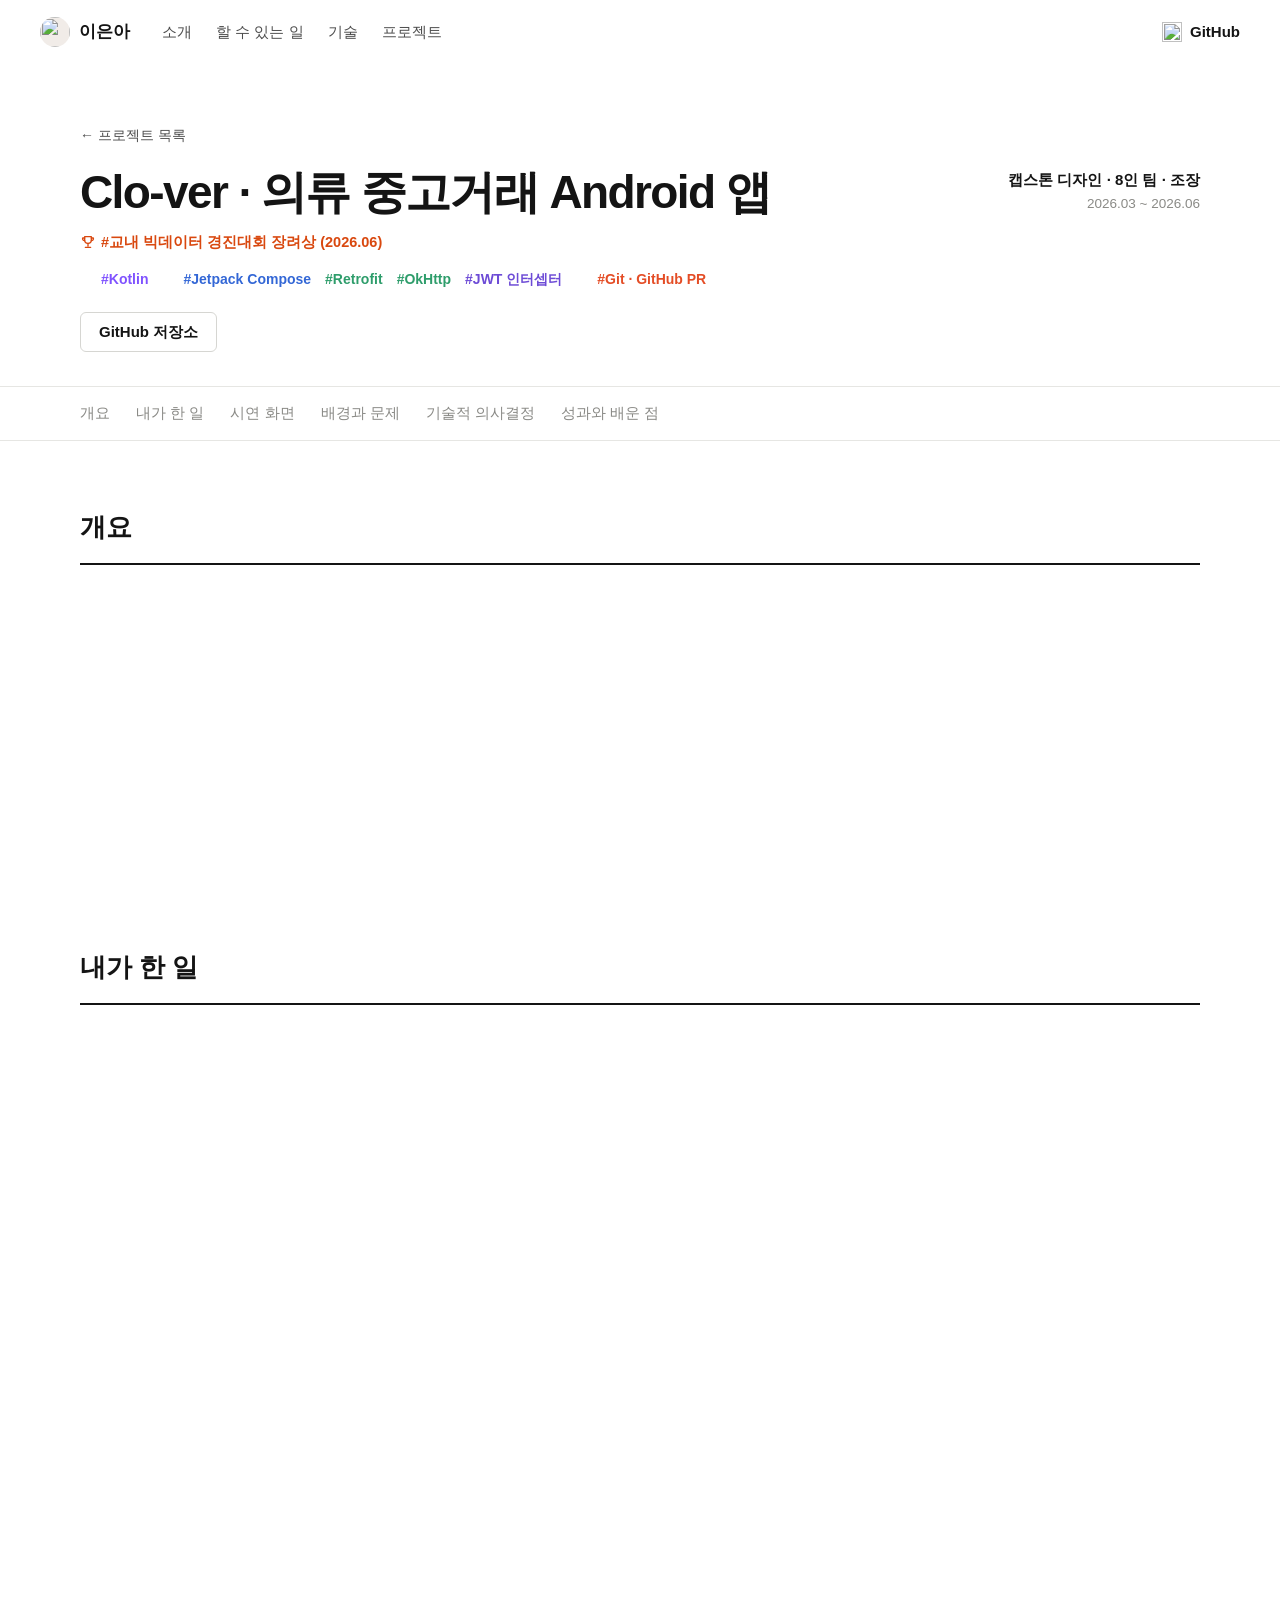
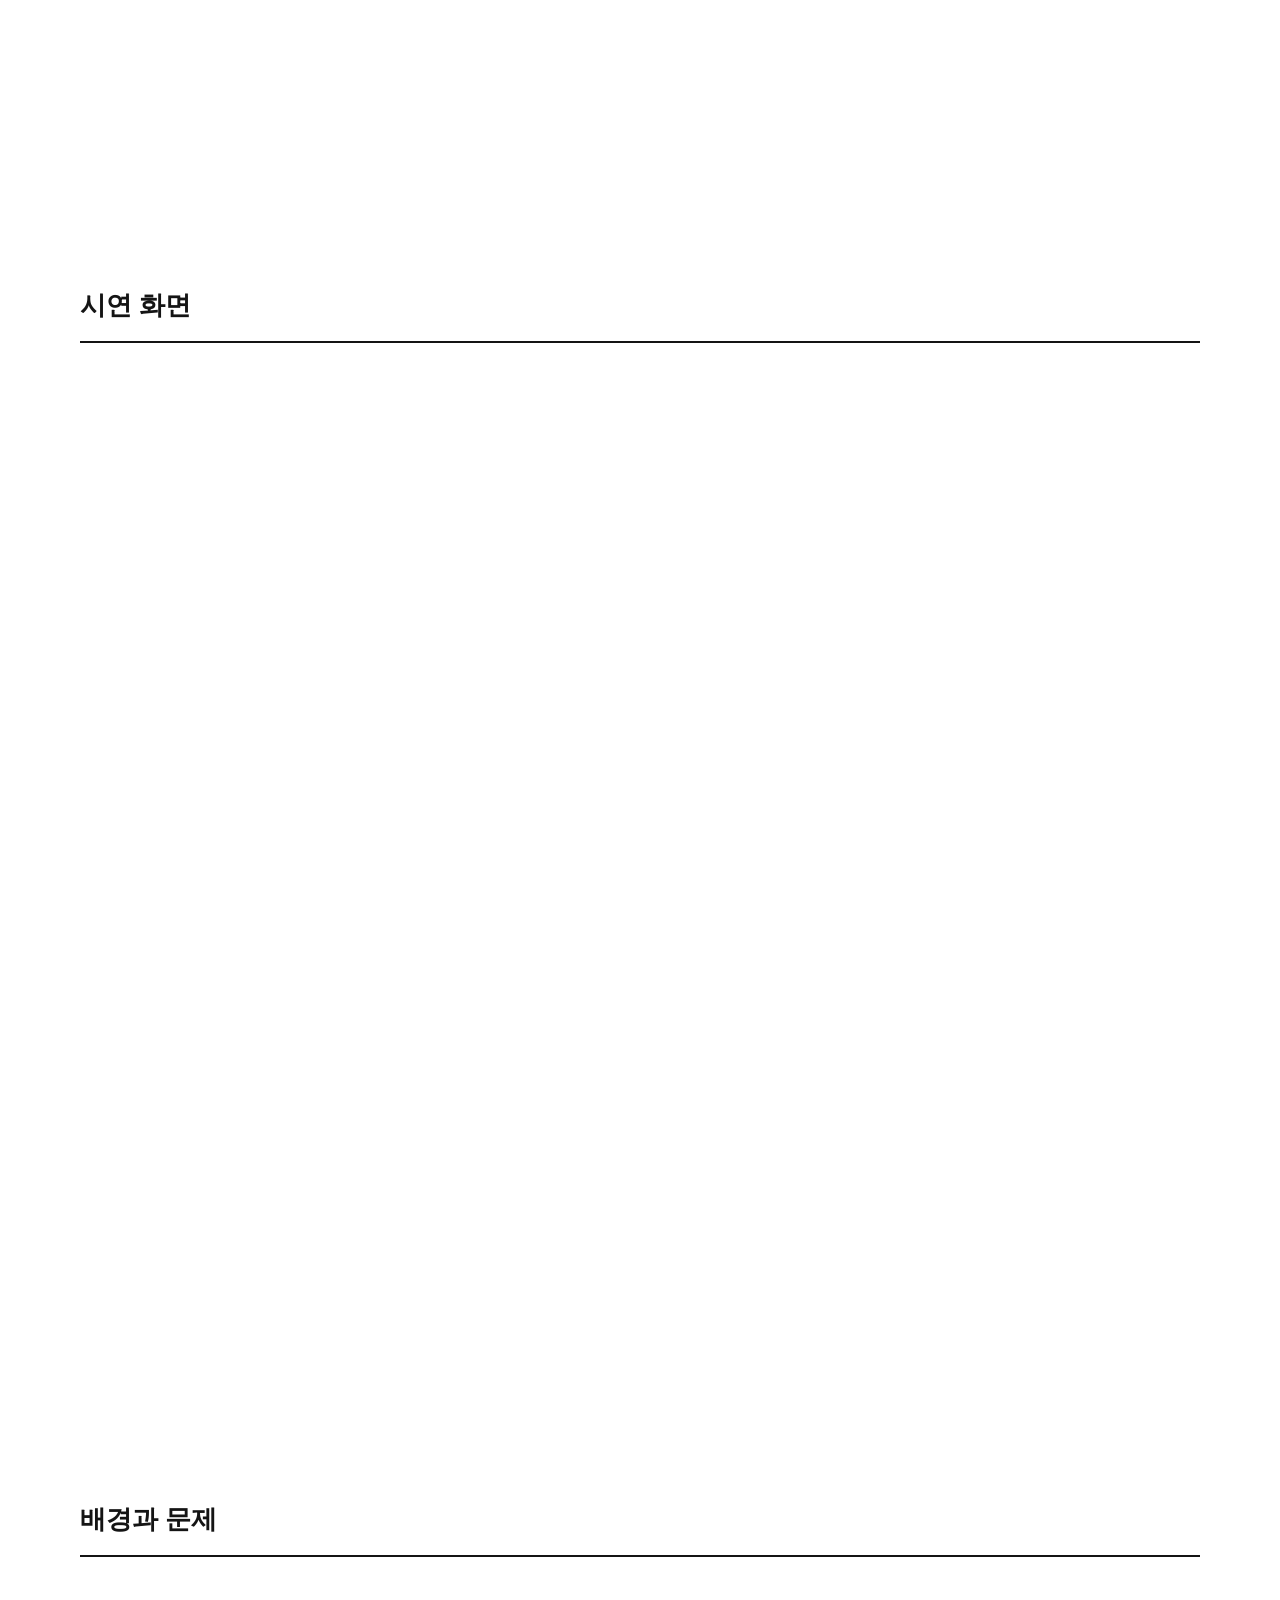
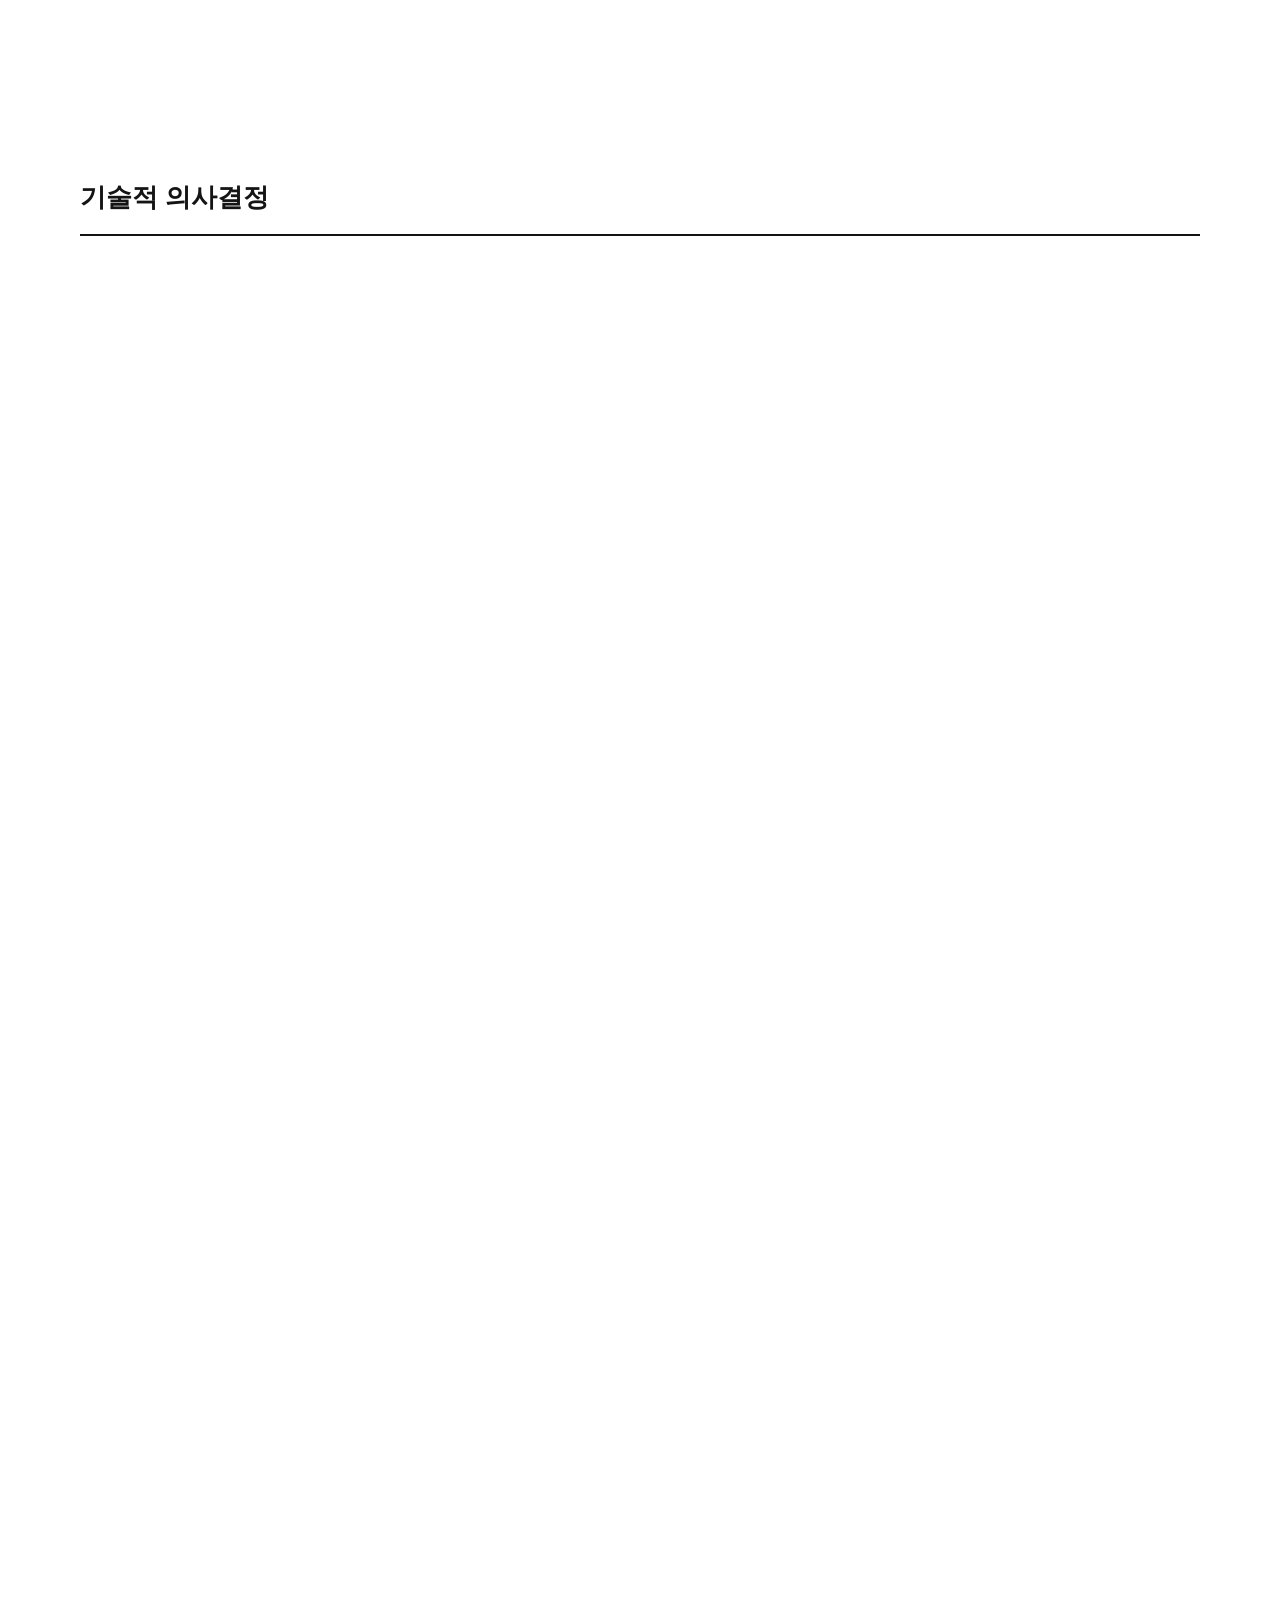
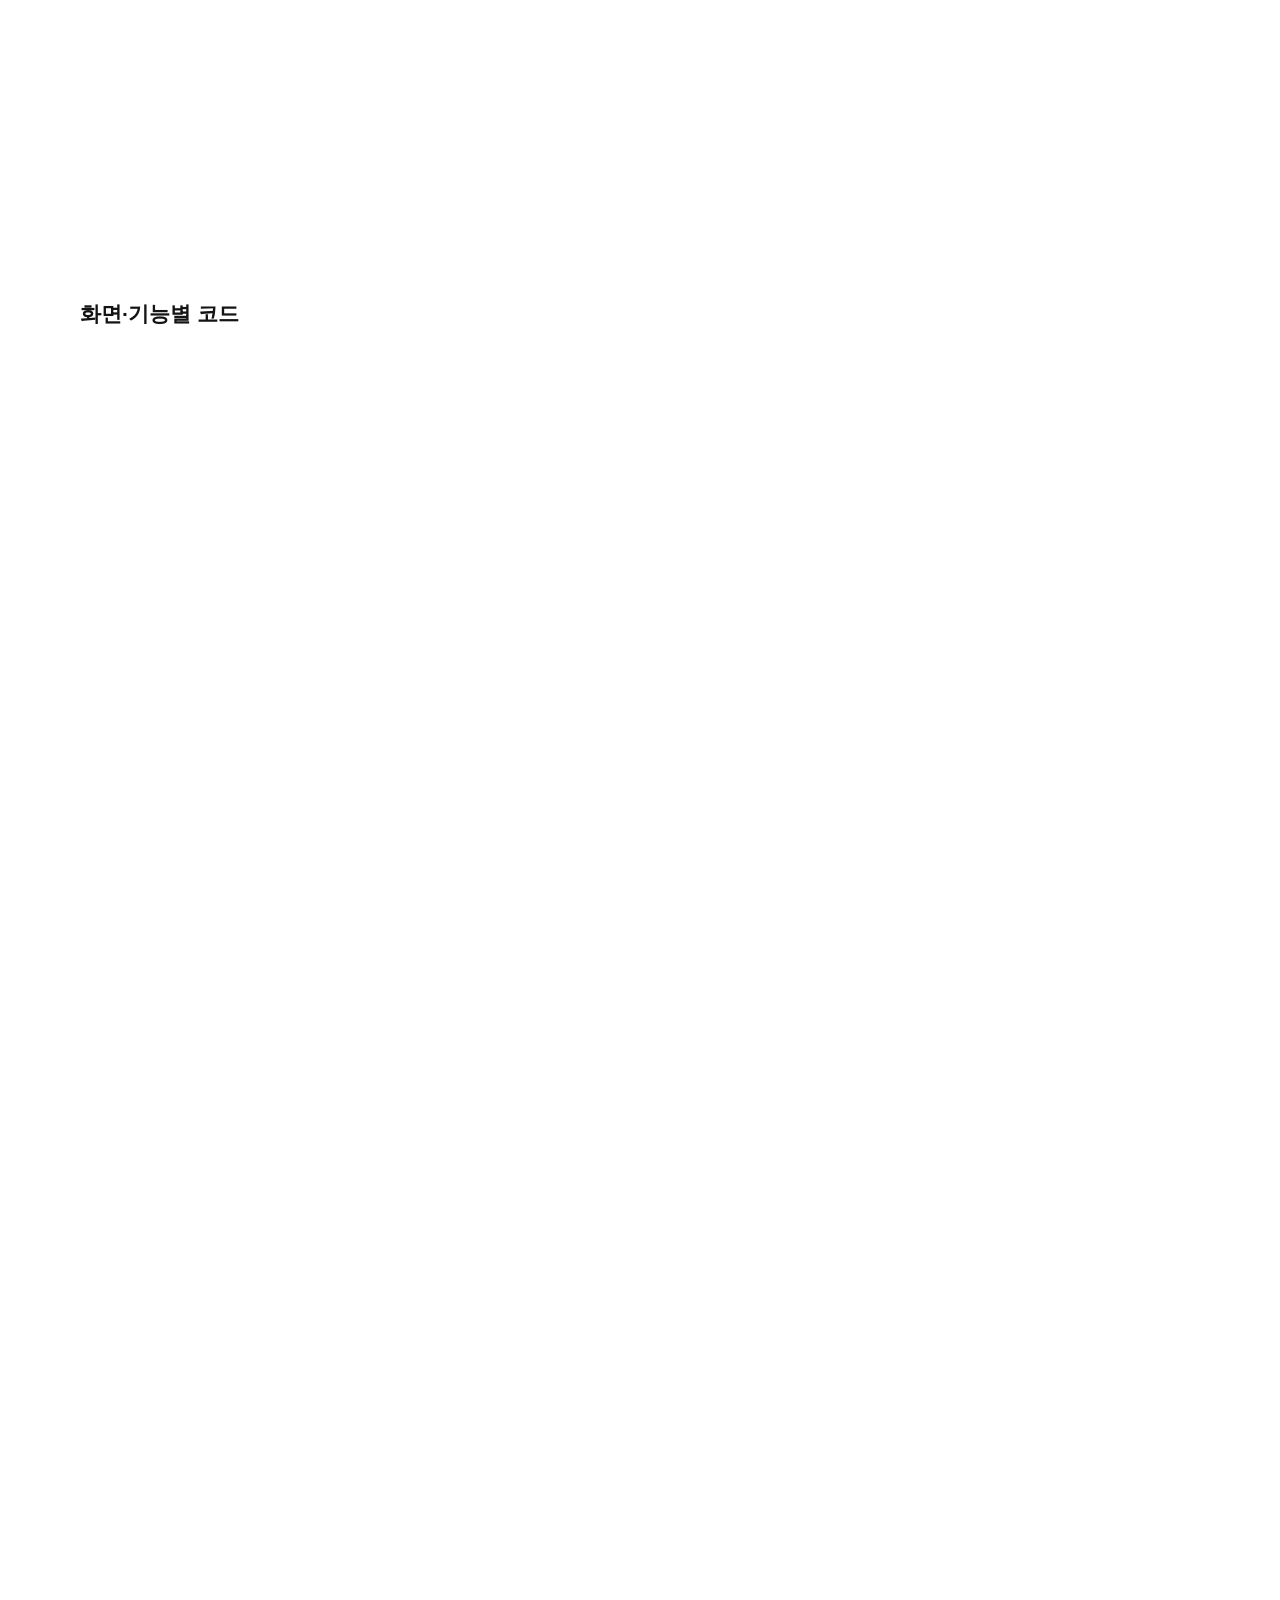
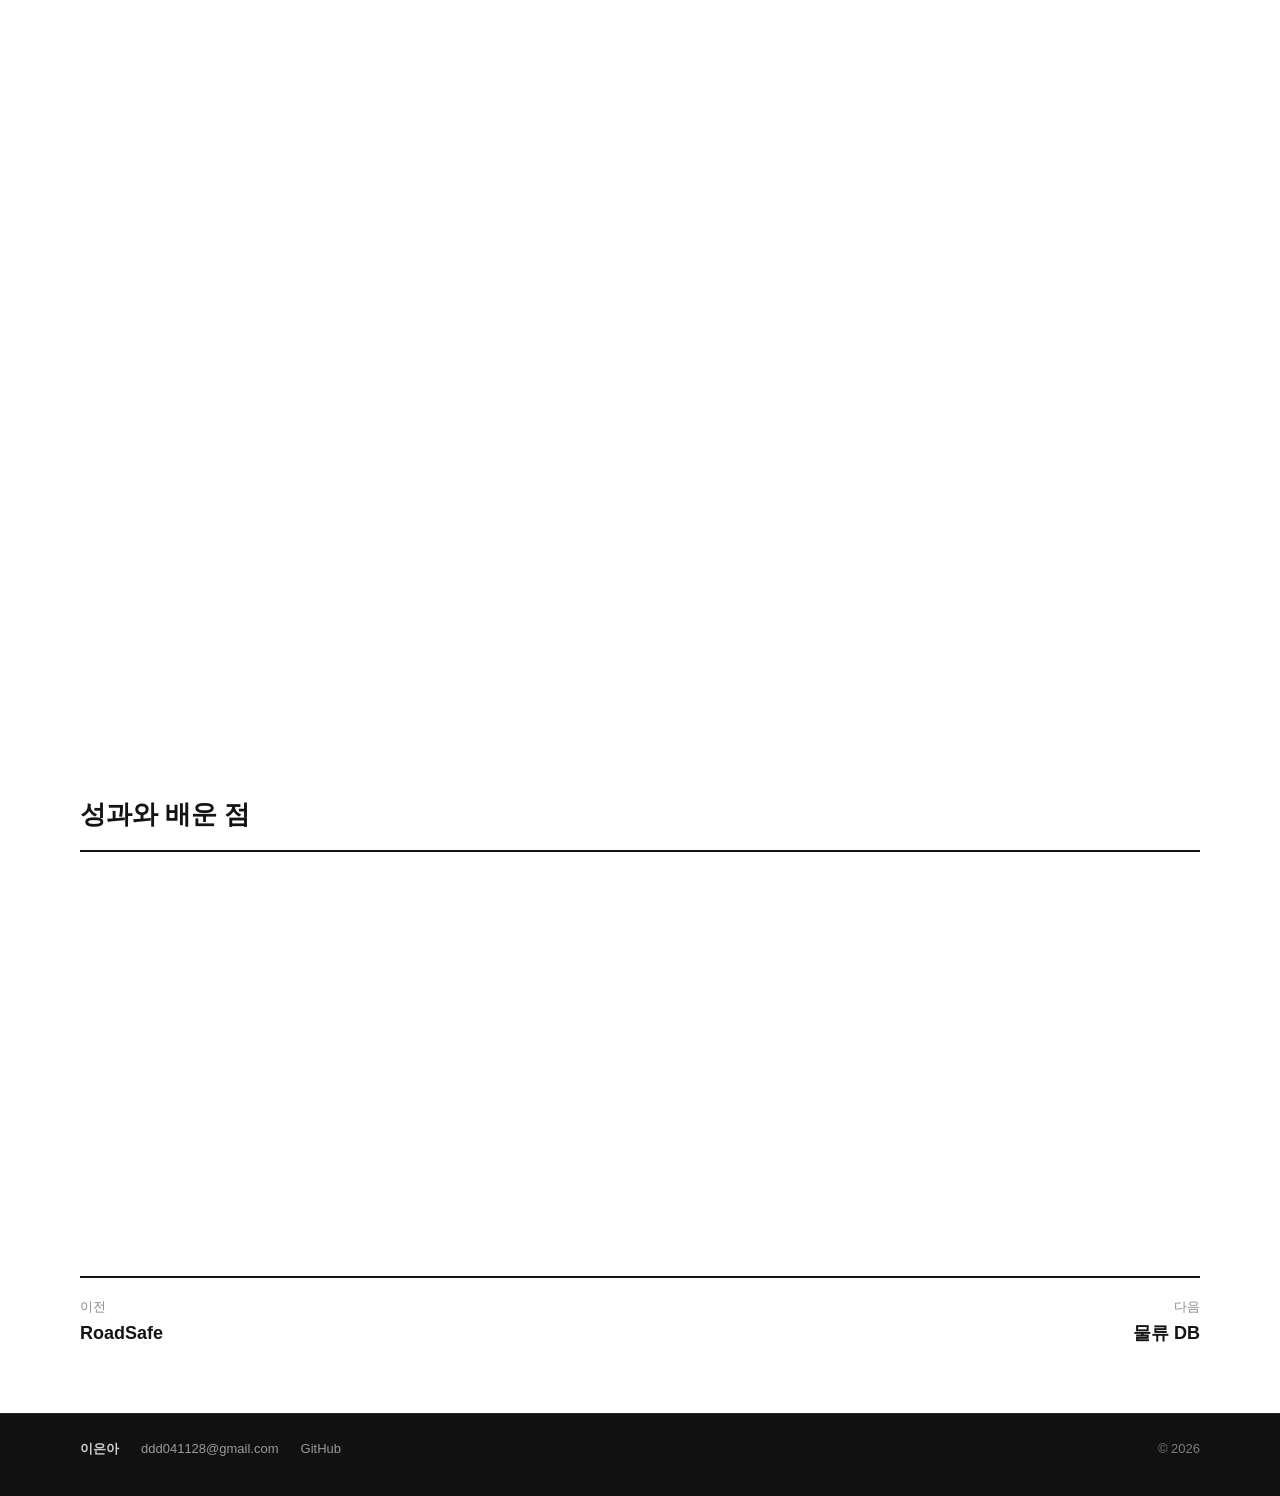
==== commit ffe5b652: "상세 페이지: 노트북 추천 작성 문서 링크 추가, RoadSafe 구분을 교내 경진대회로, 링크 미리보기 주소 수정" ====
--- a/p/clover.html
+++ b/p/clover.html
@@ -7,7 +7,7 @@
 <meta name="description" content="의류 중고거래 Android 앱이고, 8인 팀 조장으로 앱 화면 개발을 이끌었습니다.">
 <meta property="og:title" content="Clo-ver · 이은아">
 <meta property="og:description" content="의류 중고거래 Android 앱이고, 8인 팀 조장으로 앱 화면 개발을 이끌었습니다.">
-<meta property="og:image" content="https://portfolio-sepherd.vercel.app/images/og.jpg">
+<meta property="og:image" content="https://euna0428-portfolio-sepherd.vercel.app/images/og.jpg">
 <meta property="og:type" content="website">
 <meta name="theme-color" content="#ffffff">
 <link rel="icon" href="../images/favicon.png">
--- a/css/site4.css
+++ b/css/site4.css
@@ -0,0 +1,855 @@
+/* 이은아 포트폴리오 — 흰 바탕, 검은 글자, 얇은 구분선. 색은 링크용 파랑 하나만 쓴다 */
+:root{
+  --bg:#fff; --soft:#f6f6f4; --line:#e6e6e3; --line2:#d6d6d2;
+  --ink:#141414; --sub:#4d4d4d; --mute:#8a8a86;
+  --blue:#0a7cff;
+  --font:"Pretendard Variable",Pretendard,-apple-system,BlinkMacSystemFont,"Apple SD Gothic Neo","Noto Sans KR","Malgun Gothic",sans-serif;
+  --mono:"JetBrains Mono",ui-monospace,SFMono-Regular,Menlo,Consolas,monospace;
+}
+*{box-sizing:border-box;margin:0;padding:0}
+html{scroll-behavior:smooth;scroll-padding-top:76px;overflow-x:clip;-webkit-text-size-adjust:100%}
+body{background:var(--bg);color:var(--ink);font-family:var(--font);font-size:16px;line-height:1.7;word-break:keep-all;overflow-x:hidden}
+a{color:inherit;text-decoration:none}
+img,video{display:block;max-width:100%}
+button{font:inherit;cursor:pointer;border:0;background:none;color:inherit}
+ul,ol{list-style:none}
+.wrap{width:min(1120px,100% - 40px);margin:0 auto}
+
+/* header */
+.gtop{position:sticky;top:0;z-index:50;background:#fff;border-bottom:1px solid transparent;transition:border-color .2s}
+.gtop.sc{border-color:var(--line)}
+.gh-in{width:min(1200px,100% - 40px);margin:0 auto;height:64px;display:flex;align-items:center;gap:32px}
+.brand{display:flex;align-items:center;gap:9px;font-weight:700;font-size:17px}
+.brand img{width:30px;height:30px;border-radius:50%;object-fit:cover}
+.gnav{display:flex;gap:24px;font-size:15px;color:var(--sub)}
+.gnav a:hover{color:var(--ink)}
+.gact{margin-left:auto;display:flex;align-items:center;gap:18px;font-size:15px}
+.tlink{color:var(--blue);font-weight:600}
+.tlink:hover{text-decoration:underline;text-underline-offset:3px}
+.gact .tlink{color:var(--sub);font-weight:500}
+.pill{display:inline-flex;align-items:center;justify-content:center;height:40px;padding:0 18px;border-radius:6px;font-size:15px;font-weight:600;white-space:nowrap}
+.pill.dark{background:var(--ink);color:#fff}
+.pill.dark:hover{background:#000}
+.pill.line{border:1px solid var(--line2)}
+.pill.line:hover{border-color:var(--ink)}
+.pill.lg{height:50px;padding:0 24px;font-size:16px}
+
+/* reveal: 한 번만 */
+.rv{opacity:0;transform:translateY(16px);transition:opacity .6s ease,transform .6s ease}
+.rv.on{opacity:1;transform:none}
+@media (prefers-reduced-motion:reduce){.rv{opacity:1;transform:none;transition:none}}
+
+/* hero */
+.hero{padding:96px 0 0;text-align:center;overflow:hidden}
+.hero h1{font-size:clamp(34px,5.6vw,68px);line-height:1.22;font-weight:800;letter-spacing:-.035em}
+.lede{margin:24px auto 0;max-width:600px;font-size:clamp(16px,1.5vw,18px);color:var(--sub)}
+.hcta{margin-top:32px;display:flex;gap:10px;justify-content:center;flex-wrap:wrap}
+.hstage{position:relative;margin-top:70px;padding-bottom:40px}
+.strip{overflow:hidden;padding:4px 0}
+.strack{display:flex;gap:16px;width:max-content;animation:flow 90s linear infinite}
+.strip:hover .strack{animation-play-state:paused}
+@keyframes flow{to{transform:translateX(-50%)}}
+@media (prefers-reduced-motion:reduce){.strack{animation:none}}
+.tc{width:300px;flex:none;border:1px solid var(--line);border-radius:4px;overflow:hidden;background:#fff}
+.tc img{width:100%;height:188px;object-fit:cover;object-position:top}
+.tc figcaption{padding:9px 12px;font-size:13px;color:var(--sub);text-align:left;border-top:1px solid var(--line)}
+.me-card{position:relative;z-index:2;margin:40px auto 0;width:min(720px,100% - 40px);background:#fff;border:1px solid var(--line2);border-radius:4px;box-shadow:0 12px 40px rgba(0,0,0,.08);padding:26px 28px;display:grid;grid-template-columns:96px 1fr;gap:24px;text-align:left;align-items:center}
+.avatar{width:96px;height:96px;border-radius:50%;object-fit:cover;background:var(--soft)}
+.mt{display:flex;align-items:baseline;gap:10px}
+.mt b{font-size:21px;font-weight:700}.mt span{font-size:15px;color:var(--sub)}
+.kv{margin-top:10px;display:grid;gap:4px;font-size:15px}
+.kv div{display:grid;grid-template-columns:64px 1fr;gap:10px}
+.kv dt{color:var(--mute)}
+.kv dd a{color:var(--blue)}
+
+/* sections */
+.sec{padding:110px 0}
+.sh{font-size:clamp(26px,3vw,36px);line-height:1.3;font-weight:800;letter-spacing:-.03em;margin-bottom:34px}
+.sh2{margin-top:100px}
+.core{border-top:2px solid var(--ink)}
+.crow{display:grid;grid-template-columns:320px 1fr;gap:40px;padding:28px 0;border-bottom:1px solid var(--line)}
+.crow h3{font-size:19px;line-height:1.45;font-weight:700}
+.crow p{color:var(--sub)}
+.crow .tlink{display:inline-block;margin-top:8px;font-size:15px}
+.crow.muted h3{color:var(--sub)}
+.stack{border-top:2px solid var(--ink)}
+.sr{display:grid;grid-template-columns:320px 1fr;gap:40px;padding:20px 0;border-bottom:1px solid var(--line)}
+.st{font-weight:700}
+.sr ul{display:grid;gap:6px}
+.sr li{display:grid;grid-template-columns:96px 1fr;gap:14px;font-size:15px;color:var(--sub)}
+.sr li a,.sr li em{font-style:normal;color:var(--blue);font-weight:600}
+
+/* featured */
+.projects{padding-bottom:30px}
+.fpj{padding:40px 0 90px}
+.fph{border-top:2px solid var(--ink);padding-top:26px}
+.fph h3{font-size:clamp(24px,2.8vw,34px);line-height:1.3;font-weight:800;letter-spacing:-.03em}
+.fpm{margin-top:6px;color:var(--sub)}
+.award{margin-top:6px;font-size:15px;font-weight:600}
+.stk{margin-top:6px;font-size:14px;color:var(--mute)}
+.demo{margin-top:30px;display:grid;grid-template-columns:minmax(0,1fr) 280px;background:#111;border-radius:4px;overflow:hidden}
+.dv video{width:100%;aspect-ratio:16/10;background:#111}
+.chap{border-left:1px solid #2a2a2a;position:relative}
+.chap ol{position:absolute;inset:0;overflow:auto;padding:10px 6px}
+.chap li button{width:100%;display:grid;grid-template-columns:1fr auto;gap:10px;text-align:left;padding:8px 10px;border-radius:6px;font-size:13.5px;line-height:1.45;color:#bdbdbd}
+.chap li button:hover{background:#1e1e1e;color:#fff}
+.chap li button.on{background:#262626;color:#fff}
+.chap em{font-style:normal;color:#7a7a7a;font-size:12px;font-variant-numeric:tabular-nums}
+.rows{margin-top:44px;display:grid;grid-template-columns:200px minmax(0,1fr);border-top:1px solid var(--line)}
+.rows>dt{padding:26px 0;border-bottom:1px solid var(--line);font-weight:700;font-size:16px}
+.rows>dd{padding:26px 0;border-bottom:1px solid var(--line);min-width:0}
+.rows p{color:var(--sub)}
+.rows p+p{margin-top:12px}
+.sum{display:grid;gap:6px}
+.sum li{position:relative;padding-left:16px}
+.sum li:before{content:"";position:absolute;left:0;top:.8em;width:6px;height:1.5px;background:var(--ink)}
+.role{color:var(--ink)!important;font-weight:600}
+.mo{margin-top:14px;display:grid;grid-template-columns:1fr 1fr;gap:28px}
+.mo h4{font-size:14px;font-weight:700;margin-bottom:6px}
+.mo .ot h4{color:var(--mute)}
+.mo li{position:relative;padding-left:14px;color:var(--sub);font-size:15px}
+.mo li:before{content:"-";position:absolute;left:0}
+.mo .ot li{color:var(--mute)}
+.case h3{font-size:17px;font-weight:700;line-height:1.5}
+.when{font-size:14px;color:var(--mute)}
+.cdl{margin-top:12px;display:grid;grid-template-columns:150px minmax(0,1fr);gap:10px 20px;font-size:15px}
+.cdl dt{color:var(--mute);font-size:14px;padding-top:1px}
+.cdl dd{color:var(--sub);min-width:0}
+.cdl li{position:relative;padding-left:14px}
+.cdl li:before{content:"-";position:absolute;left:0}
+.tl{margin-top:8px;display:grid;gap:2px;font-size:14px}
+.tl li:before{content:none}.tl li{padding-left:0}
+.nums{display:flex;flex-wrap:wrap;gap:12px 40px}
+.nums li{display:flex;flex-direction:column}
+.nums b{font-size:30px;font-weight:800;letter-spacing:-.02em;line-height:1.2;font-variant-numeric:tabular-nums}
+.nums li>span{font-size:14px;color:var(--sub)}
+.ins{margin-top:20px;color:var(--ink)!important;font-weight:600}
+.fpa{margin-top:28px;display:flex;align-items:center;gap:22px;flex-wrap:wrap}
+
+/* code */
+.cb{margin-top:16px;border-radius:4px;overflow:hidden;background:#1d1f23}
+.cbh{display:flex;align-items:center;gap:10px;padding:9px 14px;background:#16181b;color:#c9c9c9;font-size:13px}
+.cbh b{font-weight:600}.cbh .ln{color:#7d7d7d}.cbh a{margin-left:auto;color:#8cc4ff}
+.cb pre{margin:0;max-height:380px;overflow:auto;padding:14px 16px;font:12.8px/1.6 var(--mono);color:#d8d8d8}
+.cb pre code.hljs{background:none;padding:0}
+
+/* others */
+.others{padding-top:40px}
+.ocs{display:grid;grid-template-columns:repeat(4,1fr);gap:20px;border-top:2px solid var(--ink);padding-top:28px}
+.oc{display:flex;flex-direction:column}
+.oth{aspect-ratio:4/3;background:var(--soft);overflow:hidden;border:1px solid var(--line);border-radius:4px}
+.oth img{width:100%;height:100%;object-fit:cover;object-position:top;transition:transform .3s}
+.oc:hover .oth img{transform:scale(1.02)}
+.oc:hover h4{text-decoration:underline;text-underline-offset:3px}
+.stt{height:100%;display:grid;place-content:center;text-align:center}
+.stt b{font-size:30px;font-weight:800}.stt span{font-size:13px;color:var(--sub)}
+.ob{padding-top:14px}
+.ob h4{font-size:16.5px;line-height:1.4;font-weight:700}
+.ocat{margin-top:2px;font-size:13px;color:var(--mute)}
+.ob p:not(.ocat):not(.award){margin-top:8px;font-size:14.5px;color:var(--sub)}
+.ob .award{font-size:13.5px}
+
+/* learning */
+.lgrid{display:grid;grid-template-columns:1.25fr 1fr;gap:56px;align-items:start}
+.ll{border-top:2px solid var(--ink)}
+.ll li{display:grid;grid-template-columns:56px 1fr;gap:16px;padding:15px 0;border-bottom:1px solid var(--line)}
+.lk{font-size:14px;color:var(--mute);padding-top:1px}
+.ll b{display:block;font-weight:600}.ll span{font-size:14px;color:var(--sub)}
+.gpa{border-top:2px solid var(--ink);padding-top:18px}
+.gpa h3{font-size:17px;font-weight:700}.gpa h3 small{font-size:13px;color:var(--mute);font-weight:400;margin-left:6px}
+.gbars{margin-top:20px;height:240px;display:grid;grid-template-columns:repeat(4,1fr);gap:16px;align-items:end;border-bottom:1px solid var(--ink)}
+.gb{height:100%;display:flex;flex-direction:column;justify-content:flex-end;text-align:center}
+.gcol{flex:1;min-height:0;display:flex;flex-direction:column;justify-content:flex-end}
+.gv{font-weight:700;font-size:14px;margin-bottom:6px;opacity:0;transition:opacity .4s .9s}
+.gcol i{display:block;width:100%;height:0;background:#cfcfcb;transition:height 1s cubic-bezier(.2,.8,.2,1)}
+.gb:last-child i{background:var(--ink)}
+.gb:nth-child(2) i{transition-delay:.1s}.gb:nth-child(3) i{transition-delay:.2s}.gb:nth-child(4) i{transition-delay:.3s}
+.gpa.on .gcol i{height:var(--h)}
+.gpa.on .gv{opacity:1}
+.gb>span{margin-top:8px;font-size:12.5px;color:var(--sub);line-height:1.35;min-height:2.7em}
+.gpa p{margin-top:18px;font-size:14.5px;color:var(--sub)}
+
+/* contact */
+.contact{background:#111;color:#fff}
+.contact h2{font-size:clamp(26px,3vw,36px);font-weight:800}
+.mail{margin-top:18px;font-size:clamp(22px,3.4vw,40px);font-weight:700;letter-spacing:-.02em}
+.mail a{border-bottom:2px solid #fff}
+.repos{margin-top:36px;display:flex;flex-wrap:wrap;gap:8px 26px;font-size:15px;color:#b5b5b5}
+.repos a:hover{color:#fff;text-decoration:underline;text-underline-offset:3px}
+.gf{padding:24px 0 36px;background:#111;color:#7d7d7d;font-size:13px;border-top:1px solid #262626}
+.gf .wrap{display:flex;gap:12px}
+.gf b{color:#d0d0d0;font-weight:600}
+
+/* detail */
+.dh{padding:56px 0 34px}
+.back{font-size:14px;color:var(--sub)}
+.back:before{content:"← "}
+.dh h1{margin-top:16px;font-size:clamp(28px,4vw,46px);line-height:1.25;font-weight:800;letter-spacing:-.035em}
+.dh .award{margin-top:10px}
+.acts{margin-top:20px}
+.dtabs{position:sticky;top:64px;z-index:30;background:#fff;border-bottom:1px solid var(--line);border-top:1px solid var(--line)}
+.dtabs .wrap{display:flex;gap:26px;overflow-x:auto;scrollbar-width:none}
+.dtabs a{flex:none;padding:13px 0;font-size:15px;color:var(--mute);border-bottom:2px solid transparent;margin-bottom:-1px}
+.dtabs a.on{color:var(--ink);border-color:var(--ink)}
+.ds{padding:64px 0 6px}
+.ds>h2{font-size:26px;font-weight:800;margin-bottom:22px;padding-bottom:14px;border-bottom:2px solid var(--ink)}
+.sum.big li{font-size:17px}
+.meta{margin-top:24px;display:grid;grid-template-columns:repeat(2,1fr);border-top:1px solid var(--line)}
+.meta div{display:grid;grid-template-columns:70px 1fr;gap:10px;padding:12px 0;border-bottom:1px solid var(--line)}
+.meta div:nth-child(odd){padding-right:24px}
+.meta dt{color:var(--mute);font-size:14px}
+.meta dd{font-size:15px}
+.fulls{margin-top:28px;display:grid;gap:28px}
+.full .scrollshot{max-height:640px;overflow:auto;border:1px solid var(--line);border-radius:4px}
+.shots{margin-top:28px;display:grid;grid-template-columns:repeat(3,1fr);gap:24px 18px}
+.shot img,.full img{width:100%;cursor:zoom-in}
+.shot img{border:1px solid var(--line);border-radius:6px}
+figcaption{margin-top:8px;font-size:14px;color:var(--sub)}
+.prose{max-width:800px;display:grid;gap:14px;color:var(--sub);font-size:16.5px}
+.prose p:last-child{color:var(--ink)}
+.ds .role{font-size:17px}
+.ds .case{padding:30px 0;border-bottom:1px solid var(--line)}
+.ds .case:first-of-type{padding-top:6px}
+.ds .case h3{font-size:19px}
+.extra{margin-top:20px;color:var(--sub);font-size:15px}
+.h3{margin-top:56px;margin-bottom:6px;font-size:21px;font-weight:800}
+.feat{padding:26px 0;border-bottom:1px solid var(--line)}
+.feat header{display:flex;align-items:baseline;gap:12px;flex-wrap:wrap}
+.feat h3{font-size:18px;font-weight:700}
+.fc{font-size:13px;color:var(--mute)}
+.feat>p{margin-top:6px;color:var(--sub);font-size:15px}
+.fpics{margin-top:12px;display:flex;gap:10px;overflow-x:auto}
+.fpics img{height:150px;border:1px solid var(--line);border-radius:6px;cursor:zoom-in}
+.files{margin-top:12px;border-top:1px solid var(--line)}
+details.file{border-bottom:1px solid var(--line)}
+details.file summary{display:flex;align-items:center;gap:10px;flex-wrap:wrap;padding:10px 2px;cursor:pointer;font-size:14px;list-style:none}
+details.file summary::-webkit-details-marker{display:none}
+details.file summary:before{content:"+";color:var(--mute);width:12px}
+details.file[open] summary:before{content:"−"}
+details.file summary:hover .fn{text-decoration:underline}
+.fn{font-weight:600;font-family:var(--mono);font-size:13.5px}
+.fp{color:var(--mute);font-size:12.5px}
+.fl{margin-left:auto;font-size:12.5px;color:var(--sub)}
+.share{font-size:12px;color:var(--sub)}
+details.file .gh{font-size:12.5px;color:var(--blue)}
+.fbody{background:#1d1f23;max-height:560px;overflow:auto;margin-bottom:10px;border-radius:6px}
+.loading{padding:16px;color:#aaa;font-size:13px}
+.codewrap{display:flex;font:12.5px/20px var(--mono)}
+.codewrap pre{margin:0;padding:12px 0}
+.gut{padding:12px 10px!important;text-align:right;color:#5f5f5f;user-select:none;background:#191b1e;min-width:46px}
+.src{padding:12px 14px!important;color:#d8d8d8;flex:1;overflow:visible}
+.src code.hljs{background:none;padding:0}
+.ds .nums{margin-bottom:26px}
+.sqlr{margin-top:22px;display:grid;grid-template-columns:1.2fr 1fr;gap:18px;align-items:start}
+.res b{display:block;font-size:13px;margin:14px 0 8px}
+table.data{width:100%;border-collapse:collapse;font-size:13.5px}
+table.data th,table.data td{border-bottom:1px solid var(--line);padding:6px 8px;text-align:left}
+table.data th{border-bottom:1px solid var(--ink)}
+.prs{margin-top:28px}
+.prs h4{font-size:15px;font-weight:700}
+.prs ul{margin-top:10px;display:grid;grid-template-columns:repeat(2,1fr);gap:0 28px;border-top:1px solid var(--line)}
+.prs li a{display:grid;grid-template-columns:44px 46px 1fr;gap:8px;font-size:13.5px;padding:7px 0;border-bottom:1px solid var(--line)}
+.prs li b{color:var(--blue);font-weight:600}.prs li span{color:var(--mute)}.prs li em{font-style:normal;color:var(--sub)}
+.pn{margin:64px 0 40px;display:grid;grid-template-columns:1fr 1fr;border-top:2px solid var(--ink)}
+.pn a{padding:18px 0;font-weight:700;font-size:18px}
+.pn a:hover{text-decoration:underline;text-underline-offset:4px}
+.pn a.nx{text-align:right}
+.pn small{display:block;font-size:13px;color:var(--mute);font-weight:400}
+.lb{position:fixed;inset:0;z-index:90;background:rgba(0,0,0,.86);display:none;place-items:center;padding:30px;cursor:zoom-out}
+.lb.on{display:grid}
+.lb img{max-width:min(1200px,100%);max-height:84vh;margin:0 auto}
+.lb figcaption{color:#ccc;text-align:center}
+.stp>div,.case,.feat,.mo>div{min-width:0}
+
+/* responsive */
+@media (max-width:1024px){
+  .gnav{display:none}
+  .crow,.sr{grid-template-columns:1fr;gap:6px}
+  .demo{grid-template-columns:minmax(0,1fr)}
+  .chap{border-left:0;border-top:1px solid #2a2a2a;height:240px}
+  .rows{grid-template-columns:minmax(0,1fr)}
+  .rows>dt{padding:22px 0 0;border-bottom:0}
+  .rows>dd{padding:8px 0 22px}
+  .ocs{grid-template-columns:repeat(2,1fr)}
+  .lgrid{grid-template-columns:1fr;gap:40px}
+}
+@media (max-width:640px){
+  .gh-in{height:58px;gap:12px}
+  .gact .tlink{display:none}
+  .hero{padding-top:56px}
+  .me-card{grid-template-columns:1fr;padding:22px;margin-top:28px;gap:14px}
+  .avatar{width:72px;height:72px}
+  .tc{width:220px}.tc img{height:138px}
+  .sec{padding:80px 0}
+  .mo,.cdl,.meta,.sqlr{grid-template-columns:1fr}
+  .cdl dt{margin-top:6px}
+  .meta div:nth-child(odd){padding-right:0}
+  .ocs{grid-template-columns:1fr}
+  .shots{grid-template-columns:1fr 1fr}
+  .sr li{grid-template-columns:1fr;gap:0}
+  .prs ul{grid-template-columns:1fr}
+  .dtabs{top:58px}
+  .kv div{grid-template-columns:1fr;gap:0}
+  .nums{gap:12px 28px}
+}
+/* 세로 화면(Android) 녹화 */
+.demo.port{grid-template-columns:360px minmax(0,1fr);max-width:900px}
+.demo.port .dv{display:flex;justify-content:center;background:#111;padding:18px 0}
+.demo.port video{width:300px;aspect-ratio:540/1212;border-radius:4px}
+.oth img[src*="clv_"]{object-position:center 8%}
+@media (max-width:1024px){.demo.port{grid-template-columns:minmax(0,1fr)}.demo.port video{width:260px}}
+.shots.port{grid-template-columns:repeat(5,1fr)}
+.shots.port .shot:last-child{grid-column:span 2}
+@media (max-width:640px){.shots.port{grid-template-columns:repeat(2,1fr)}}
+.fpics img[src*="clv_"]{height:260px}
+.tc.ph img{object-fit:contain;background:#f1f1ee;padding:8px 0}
+.dv{position:relative}
+.snd{position:absolute;right:14px;bottom:64px;z-index:2;background:rgba(17,17,17,.82);color:#fff;font-size:14px;font-weight:600;padding:8px 14px;border-radius:6px}
+.snd.on{background:rgba(255,255,255,.9);color:#111}
+
+/* v8: 증명사진 프로필 카드 */
+.me-card{width:min(900px,100% - 40px);grid-template-columns:180px 1fr;gap:34px;padding:32px 36px;align-items:start;border-radius:4px}
+.avatar{width:180px;height:231px;border-radius:4px;object-fit:cover;object-position:center top;background:var(--soft)}
+.mt b{font-size:26px}.mt span{font-size:16px}
+.mline{margin-top:8px;font-size:15.5px;color:var(--sub)}
+.kv{margin-top:16px;gap:7px;font-size:15px;padding-top:14px;border-top:1px solid var(--line)}
+.kv div{grid-template-columns:60px 1fr}
+.brand img{border-radius:50%;object-position:center 30%}
+@media (max-width:760px){
+  .me-card{grid-template-columns:110px 1fr;gap:18px;padding:22px 20px}
+  .avatar{width:110px;height:141px}
+  .mt{flex-direction:column;gap:2px}.mt b{font-size:22px}
+  .kv{grid-column:1 / -1}
+  .mc{display:contents}
+  .mc .mt,.mc .mline{grid-column:2}
+}
+/* v8: 영상 설명, 담당 표시 */
+.vcap{margin-top:12px;font-size:14px;line-height:1.65;color:var(--sub)}
+.vcap a{color:var(--blue)}
+.chap .own{font-style:normal;display:inline-block;margin-left:6px;padding:0 6px;border-radius:4px;font-size:11px;line-height:18px;background:#2c2c2c;color:#9a9a9a;vertical-align:1px;white-space:nowrap}
+.chap .own.me{background:rgba(10,124,255,.22);color:#8cc2ff}
+.job{font-size:13.5px;color:var(--mute)!important;margin-top:8px}
+/* v8: 학기 평점 범위 그림 */
+.gchart{margin-top:22px;display:grid;gap:14px}
+.grow{display:grid;grid-template-columns:118px 1fr 76px;gap:12px;align-items:center}
+.gt{font-size:13px;color:var(--sub);line-height:1.35}
+.gl{font-size:14px;font-weight:700;text-align:right;font-variant-numeric:tabular-nums}
+.gtrack{position:relative;height:22px;background:linear-gradient(var(--line),var(--line)) center/100% 1px no-repeat}
+.gtrack i{position:absolute;top:50%;transform:translate(-50%,-50%) scale(0);transition:transform .5s cubic-bezier(.2,.8,.2,1) .2s}
+.gd{width:12px;height:12px;border-radius:50%;background:var(--ink);box-shadow:0 0 0 2px #fff}
+.gr{height:10px;border-radius:5px;background:var(--ink);transform:translate(0,-50%) scaleX(0)!important;transform-origin:left;box-shadow:0 0 0 2px #fff}
+.gm{height:2px;width:22%;background:linear-gradient(90deg,var(--ink),rgba(0,0,0,0));transform:translate(0,-50%) scaleX(0)!important;transform-origin:left}
+.gpa.on .gd{transform:translate(-50%,-50%) scale(1)}
+.gpa.on .gr,.gpa.on .gm{transform:translate(0,-50%) scaleX(1)!important}
+.grow:nth-child(2) i{transition-delay:.3s}.grow:nth-child(3) i{transition-delay:.4s}.grow:nth-child(4) i{transition-delay:.5s}
+.gax .gtrack.ax{height:34px;background:none;border-top:1px solid var(--ink)}
+.gax .gtrack span{position:absolute;top:6px;transform:translateX(-50%);font-size:11.5px;color:var(--mute);font-variant-numeric:tabular-nums}
+.gchart{position:relative}
+.gov{position:absolute;inset:-14px 0 34px 0;pointer-events:none}
+.gov .gtrack{height:100%;background:none}
+.gov .gavg{top:0;bottom:0;height:auto;width:0;border-left:1px dashed #9a9a96;transform:none!important;transition:none}
+.gov .gavg em{position:absolute;top:-4px;left:5px;font-style:normal;font-size:11px;color:var(--mute);white-space:nowrap;background:#fff;padding:0 3px}
+@media (prefers-reduced-motion:reduce){.gtrack i{transition:none}}
+.grow{grid-template-columns:118px 1fr 96px}.gl{white-space:nowrap;font-size:13.5px}
+@media (max-width:760px){.grow{grid-template-columns:84px 1fr 78px;gap:8px}.gt{font-size:12px}.gl{font-size:12.5px}}
+@media (max-width:760px){
+  .me-card{row-gap:6px}
+  .avatar{grid-row:1 / 3}
+  .mc .mt{grid-row:1;align-self:end}
+  .mc .mline{grid-row:2;align-self:start;margin-top:4px;font-size:14px}
+  .kv{margin-top:12px}
+}
+/* v9: 상세 페이지 스크롤 수정 (body가 스크롤 영역이 되지 않게, 긴 캡처는 안에서 스크롤하지 않음) */
+body{overflow-x:clip}
+.full .scrollshot{max-height:640px;overflow:hidden;position:relative;cursor:zoom-in}
+.full .scrollshot::after{content:'눌러서 전체 화면 보기';position:absolute;left:0;right:0;bottom:0;padding:60px 0 14px;text-align:center;font-size:13.5px;color:var(--ink);background:linear-gradient(rgba(255,255,255,0),#fff 70%);pointer-events:none}
+.lb{overflow-y:auto;place-items:start center}
+.lb figure{margin:auto 0}
+.lb img{max-height:none}
+/* v9: 연락처 — 왼쪽 사진, 오른쪽 스펙 */
+.contact{padding:84px 0 72px}
+.cgrid{display:grid;grid-template-columns:240px minmax(0,1fr);gap:56px;align-items:start}
+.cphoto{width:240px;height:308px;object-fit:cover;object-position:center top;border-radius:4px;background:#222}
+.contact h2{font-size:clamp(24px,2.6vw,32px)}
+.contact .mail{margin-top:10px;font-size:clamp(20px,2.6vw,30px)}
+.spec{margin-top:30px;border-top:1px solid #333}
+.spec div{display:grid;grid-template-columns:72px minmax(0,1fr);gap:16px;padding:12px 0;border-bottom:1px solid #262626;font-size:15px;line-height:1.65}
+.spec dt{color:#8a8a8a}
+.spec dd{color:#e6e6e6}
+.spec .repos{margin-top:0;gap:4px 18px;color:#b5b5b5}
+@media (max-width:760px){
+  .contact{padding:60px 0 48px}
+  .cgrid{grid-template-columns:1fr;gap:26px}
+  .cphoto{width:150px;height:193px}
+  .spec div{grid-template-columns:1fr;gap:2px}
+}
+
+/* ================= v10: 아이콘·이미지 위주 메인 ================= */
+.hero5{padding:92px 0 56px;text-align:center}
+.kick{font-size:15px;font-weight:600;color:var(--sub);letter-spacing:.01em}
+.hero5 h1{margin-top:14px;font-size:clamp(56px,11vw,148px);line-height:1;font-weight:900;letter-spacing:-.045em}
+.hsub{margin:26px auto 0;max-width:640px;font-size:clamp(16px,1.6vw,19px);line-height:1.7;color:var(--sub)}
+.hero5 .hcta{margin-top:32px;display:flex;justify-content:center;gap:10px}
+.hero5 .strip{margin-top:64px}
+.pill svg{width:18px;height:18px;margin-left:6px}
+
+/* 할 수 있는 일 */
+.cans{display:grid;grid-template-columns:repeat(4,minmax(0,1fr));gap:18px}
+.can{display:flex;flex-direction:column;border:1px solid var(--line);border-radius:4px;overflow:hidden;background:#fff;transition:border-color .2s,transform .2s}
+.can:hover{border-color:var(--ink);transform:translateY(-2px)}
+.cimg{aspect-ratio:16/10;background:var(--soft);overflow:hidden;border-bottom:1px solid var(--line)}
+.cimg img{width:100%;height:100%;object-fit:cover;object-position:top}
+.cimg.num{display:grid;place-content:center;text-align:center;background:var(--ink);color:#fff}
+.cimg.num b{font-size:64px;font-weight:900;line-height:1;letter-spacing:-.03em}
+.cimg.num span{margin-top:6px;font-size:14px;color:#bdbdbd}
+.cb2{padding:18px 18px 20px;display:flex;flex-direction:column;gap:8px;flex:1}
+.tag{align-self:flex-start;font-size:12px;font-weight:600;color:var(--blue);background:rgba(10,124,255,.08);padding:3px 9px;border-radius:6px}
+.can h3{font-size:18px;font-weight:800;letter-spacing:-.02em}
+.can p{font-size:14.5px;line-height:1.65;color:var(--sub);flex:1}
+.more{font-size:13.5px;font-weight:600;color:var(--ink)}
+.more:after{content:" →"}
+.notyet{margin-top:22px;padding:16px 20px;border-radius:4px;background:var(--soft);font-size:14.5px;color:var(--sub);line-height:1.7}
+.notyet b{color:var(--ink);margin-right:10px}
+
+/* 기술 아이콘 */
+.sgrid{display:grid;grid-template-columns:repeat(2,minmax(0,1fr));gap:18px}
+.sg{border:1px solid var(--line);border-radius:4px;padding:20px 22px}
+.sg:first-child{grid-column:1 / -1}
+.sg h3{font-size:14px;font-weight:700;color:var(--mute);margin-bottom:14px}
+.sg ul{display:grid;grid-template-columns:repeat(auto-fill,minmax(140px,1fr));gap:10px}
+.sg li{display:flex;flex-direction:column;align-items:flex-start;gap:3px;padding:14px;border-radius:4px;background:var(--soft)}
+.ic{width:36px;height:36px;object-fit:contain;margin-bottom:6px}
+.ic.kk,.si.kk{background:#FFCD00;border-radius:4px;padding:6px}
+.ic.txt,.si.txt{display:grid;place-items:center;font-size:11px;font-weight:800;color:#fff;background:#b07219;border-radius:4px}
+.sg li b{font-size:15px;font-weight:700}
+.sg li span{font-size:12.5px;color:var(--sub);line-height:1.45}
+.sg.ai{grid-column:1 / -1}
+.aflow{display:flex;align-items:center;gap:14px;flex-wrap:wrap}
+.aflow>svg{width:22px;height:22px;color:var(--mute);flex:none}
+.af{display:flex;align-items:center;gap:12px;padding:12px 18px 12px 14px;border-radius:4px;background:var(--soft)}
+.af .ic{margin:0;width:32px;height:32px}
+.af b{font-size:15px}
+.af span{font-size:13px;color:var(--sub)}
+.anote{margin-top:14px;font-size:14px;color:var(--sub)}
+
+/* 프로젝트 바로가기 */
+.pidx{display:flex;flex-wrap:wrap;gap:8px;margin:-10px 0 10px}
+.pidx a{display:inline-flex;gap:8px;align-items:center;height:40px;padding:0 16px;border:1px solid var(--line2);border-radius:6px;font-size:14.5px;font-weight:600}
+.pidx a span{font-size:12px;color:var(--mute);font-variant-numeric:tabular-nums}
+.pidx a:hover{border-color:var(--ink)}
+
+/* 대표 프로젝트 */
+.fp5{padding:64px 0;border-bottom:1px solid var(--line)}
+.fh{display:flex;justify-content:space-between;align-items:flex-start;gap:24px}
+.fno{font-size:13px;font-weight:700;color:var(--blue)}
+.fh h3{margin-top:4px;font-size:clamp(28px,3.4vw,40px);font-weight:900;letter-spacing:-.03em;line-height:1.2}
+.fh h3 a:hover{text-decoration:underline;text-underline-offset:6px}
+.fone{margin-top:6px;font-size:16.5px;color:var(--sub)}
+.fmeta{margin-top:14px;display:flex;flex-wrap:wrap;gap:6px}
+.badge{display:inline-flex;align-items:center;height:28px;padding:0 11px;border-radius:6px;font-size:13px;font-weight:600;background:var(--soft);color:var(--sub)}
+.badge.dk{background:var(--ink);color:#fff}
+.sicons{margin-top:14px;display:flex;flex-wrap:wrap;gap:6px}
+.sicons li{display:inline-flex;align-items:center;gap:7px;height:34px;padding:0 12px 0 8px;border:1px solid var(--line);border-radius:6px;font-size:13px;color:var(--sub);background:#fff}
+.si{width:20px;height:20px;object-fit:contain}
+.si.kk{padding:3px;border-radius:5px}
+.si.txt{font-size:7px;border-radius:5px}
+.fr{display:flex;flex-direction:column;gap:8px;flex:none;align-items:stretch}
+.fgrid{margin-top:22px;display:grid;grid-template-columns:repeat(2,minmax(0,1fr));gap:18px}
+.fcard{border:1px solid var(--line);border-radius:4px;padding:22px 24px}
+.fcard h4{font-size:13px;font-weight:700;color:var(--blue);margin-bottom:14px;letter-spacing:.01em}
+.fcard>p{font-size:15px;color:var(--sub);line-height:1.7}
+.pv{margin-bottom:14px}
+.pv img{width:100%;aspect-ratio:16/8;object-fit:cover;object-position:top;border:1px solid var(--line);border-radius:4px;cursor:zoom-in}
+.pv figcaption{margin-top:6px;font-size:12.5px;color:var(--mute)}
+.ptl{display:grid;grid-template-columns:repeat(5,minmax(0,1fr));gap:6px;margin-bottom:16px;position:relative}
+.ptl li{background:var(--soft);border-radius:4px;padding:10px;display:flex;flex-direction:column;gap:3px}
+.ptl li:nth-child(4){background:var(--ink);color:#fff}
+.ptl li:nth-child(4) span{color:#cfcfcf}
+.ptl b{font-size:14px;font-variant-numeric:tabular-nums}
+.ptl span{font-size:12px;line-height:1.4;color:var(--sub)}
+.c2w{display:grid;grid-template-columns:1fr 32px 1fr;align-items:center;gap:8px;margin-bottom:16px}
+.c2w .box{border-radius:4px;background:var(--soft);padding:16px;display:flex;flex-direction:column;gap:4px;align-items:flex-start}
+.c2w .box img{width:32px;height:32px;margin-bottom:4px}
+.c2w .pair{display:flex;gap:6px}
+.c2w .box.on{background:var(--ink);color:#fff}
+.c2w .box.on span{color:#cfcfcf}
+.c2w b{font-size:15px}.c2w span{font-size:12.5px;color:var(--sub)}
+.c2w i svg{width:28px;height:28px;color:var(--mute)}
+.chk{display:grid;gap:10px}
+.chk li{display:grid;grid-template-columns:22px 1fr;gap:8px;font-size:15px;line-height:1.55}
+.chk i{width:22px;height:22px;border-radius:50%;background:rgba(10,124,255,.1);color:var(--blue);display:grid;place-items:center}
+.chk i svg{width:13px;height:13px}
+.steps{counter-reset:st;display:grid;gap:12px}
+.steps li{counter-increment:st;display:grid;grid-template-columns:30px 1fr;column-gap:12px;row-gap:2px}
+.steps li:before{content:counter(st);grid-row:1 / 3;width:30px;height:30px;border-radius:50%;background:var(--ink);color:#fff;display:grid;place-items:center;font-size:13px;font-weight:700}
+.steps b{font-size:15px}
+.steps span{font-size:14px;color:var(--sub);line-height:1.55}
+.nums5{display:grid;grid-template-columns:repeat(3,minmax(0,1fr));gap:10px}
+.nums5 li{background:var(--soft);border-radius:4px;padding:14px;display:flex;flex-direction:column;gap:4px}
+.nums5 b{font-size:28px;font-weight:900;letter-spacing:-.02em;line-height:1.1;font-variant-numeric:tabular-nums}
+.nums5 li>span{font-size:12.5px;color:var(--sub);line-height:1.45}
+.les{margin-top:16px;padding-left:12px;border-left:3px solid var(--blue);font-size:15px;color:var(--ink)!important;font-weight:600}
+
+/* 그 외 프로젝트 */
+.ocs5{display:grid;grid-template-columns:repeat(2,minmax(0,1fr));gap:18px}
+.oc5{display:grid;grid-template-columns:200px minmax(0,1fr);gap:20px;border:1px solid var(--line);border-radius:4px;padding:16px;transition:border-color .2s}
+.oc5:hover{border-color:var(--ink)}
+.oc5 .oth{aspect-ratio:auto;height:100%;min-height:180px;border-radius:4px}
+.oc5 .oth.ph img{object-fit:contain;background:#111}
+.oc5 h4{font-size:19px;font-weight:800}
+.ocat{font-size:13px;color:var(--mute);margin-top:2px}
+.oc5 .ob>p:not(.ocat):not(.ofoot){margin-top:8px;font-size:14px;color:var(--sub);line-height:1.6}
+.oc5 .sicons{margin-top:10px}
+.oc5 .sicons li{height:28px;font-size:12px}
+.oc5 .si{width:16px;height:16px}
+.ofoot{margin-top:12px;display:flex;flex-wrap:wrap;gap:6px;align-items:center;justify-content:space-between}
+
+/* 학습 기록 */
+.ll5{border-top:2px solid var(--ink)}
+.ll5 li{display:grid;grid-template-columns:76px 1fr;gap:14px;padding:14px 0;border-bottom:1px solid var(--line);align-items:center}
+.ll5 .lk{display:flex;align-items:center;gap:6px;color:var(--sub)}
+.ll5 .lk svg{width:22px;height:22px;flex:none}
+.ll5 .lk em{font-style:normal;font-size:13px}
+.ll5 b{display:block;font-weight:700;font-size:15.5px}
+.ll5 div span{font-size:13.5px;color:var(--sub)}
+
+.contact h2 small{font-size:16px;font-weight:500;color:#9a9a9a;margin-left:8px}
+.dh .sicons{margin-top:16px}
+
+@media (max-width:1024px){
+  .cans{grid-template-columns:repeat(2,minmax(0,1fr))}
+  .ocs5{grid-template-columns:1fr}
+}
+@media (max-width:760px){
+  .hero5{padding:64px 0 40px}
+  .cans,.fgrid,.sgrid{grid-template-columns:1fr}
+  .fh{flex-direction:column}
+  .fr{flex-direction:row;flex-wrap:wrap}
+  .ptl{grid-template-columns:repeat(2,minmax(0,1fr))}
+  .nums5 b{font-size:22px}
+  .oc5{grid-template-columns:1fr}
+  .oc5 .oth{height:180px}
+  .fcard{padding:18px}
+  .sg ul{grid-template-columns:repeat(2,minmax(0,1fr))}
+}
+
+.fhl{min-width:0}
+
+/* ================= v11: 정리판 =================
+   규칙: 모서리 0~4px, 상자는 눌러서 이동하는 카드에만, 나머지는 가는 선과 여백으로 구분.
+   글: 한국어 단어 단위 줄바꿈, 제목은 줄 길이를 고르게. 파랑은 작은 라벨과 링크에만. */
+p,li,dd,figcaption{text-wrap:pretty}
+h1,h2,h3,h4,.fone,.hsub{text-wrap:balance}
+.btn{display:inline-flex;align-items:center;justify-content:center;gap:6px;height:42px;padding:0 18px;border-radius:4px;font-size:15px;font-weight:600;white-space:nowrap;transition:background .2s,border-color .2s,color .2s}
+.btn.dark{background:var(--ink);color:#fff}.btn.dark:hover{background:#000}
+.btn.line{border:1px solid var(--line2);background:#fff}.btn.line:hover{border-color:var(--ink)}
+.btn.lg{height:50px;padding:0 26px;font-size:16px}
+.btn svg{width:17px;height:17px}
+.brand img{border-radius:50%;background:#f1ece8;object-fit:cover}
+
+/* 첫 화면 */
+.hero6{padding:96px 0 0;text-align:center}
+.hero6 h1{margin-top:12px;font-size:clamp(60px,11.5vw,156px);line-height:.95;font-weight:900;letter-spacing:-.045em}
+.hero6 .hsub{margin:28px auto 0;max-width:none;font-size:clamp(16px,1.55vw,19px);line-height:1.75;color:var(--sub)}
+.hero6 .hcta{margin-top:30px;display:flex;justify-content:center;gap:10px}
+@media (max-width:760px){.hero6 .hsub br{display:none}}
+
+/* 두 줄로 흐르는 이미지 */
+.mq{margin-top:72px;padding-bottom:84px;display:grid;gap:14px;overflow:hidden;cursor:grab;user-select:none;-webkit-user-select:none;touch-action:pan-y}
+.mq.drag{cursor:grabbing}
+.mtrack{display:flex;gap:14px;width:max-content;will-change:transform}
+.mt{flex:none;width:320px;margin:0}
+.mt img{width:320px;height:200px;object-fit:cover;object-position:top;border:1px solid var(--line);border-radius:4px;background:var(--soft);pointer-events:none}
+.mt.ph img{object-fit:contain;background:#efeeea}
+.mt figcaption{margin-top:8px;font-size:13px;color:var(--mute);text-align:left}
+@media (max-width:760px){.mt,.mt img{width:240px}.mt img{height:150px}.mq{margin-top:48px;padding-bottom:56px}}
+
+/* 섹션 공통 */
+.sec.tint{background:#f7f7f5}
+.sh{margin-bottom:34px}
+
+/* 프로필 (따로 분리) */
+.profile{border-top:1px solid var(--line)}
+.pgrid{display:grid;grid-template-columns:260px minmax(0,1fr);gap:64px;align-items:center}
+.pphoto{width:260px;height:334px;object-fit:cover;object-position:center top;border-radius:4px;background:var(--soft)}
+.pbody h2{font-size:clamp(28px,3vw,36px);font-weight:900;letter-spacing:-.03em}
+.pbody h2 small{margin-left:10px;font-size:17px;font-weight:500;color:var(--mute)}
+.pbody .mail{margin-top:8px;display:flex;flex-wrap:wrap;gap:6px 22px;font-size:16px}
+.pbody .mail a{color:var(--blue)}
+.pbody .mail a:hover{text-decoration:underline;text-underline-offset:4px}
+.spec{margin-top:26px;border-top:1px solid var(--ink)}
+.spec div{display:grid;grid-template-columns:84px minmax(0,1fr);gap:16px;padding:13px 0;border-bottom:1px solid var(--line);font-size:15px;line-height:1.7}
+.spec dt{color:var(--mute)}
+.spec dd{color:var(--ink)}
+.spec .repos{display:flex;flex-wrap:wrap;gap:4px 18px;margin:0}
+.spec .repos a{color:var(--sub)}.spec .repos a:hover{color:var(--ink);text-decoration:underline;text-underline-offset:4px}
+@media (max-width:760px){
+  .pgrid{grid-template-columns:1fr;gap:28px;justify-items:start}
+  .pphoto{width:170px;height:218px}
+  .spec div{grid-template-columns:64px minmax(0,1fr);gap:10px}
+}
+
+/* 눌러서 이동하는 카드: 확대 + 사진 위로 빛이 한 번 지나감 */
+.card{display:flex;flex-direction:column;background:#fff;border:1px solid var(--line);border-radius:4px;overflow:hidden;transition:transform .45s cubic-bezier(.2,.7,.2,1),box-shadow .45s cubic-bezier(.2,.7,.2,1);will-change:transform}
+.card .shot{position:relative;aspect-ratio:16/10;overflow:hidden;background:var(--soft);border-bottom:1px solid var(--line)}
+.card .shot img{width:100%;height:100%;object-fit:cover;object-position:top}
+.card .shot.ph{background:#efeeea}.card .shot.ph img{object-fit:contain;padding:14px 0}
+.card .shot.dk{background:#1e1e1e}.card .shot.dk img{object-fit:contain}
+.card .shot::after{content:"";position:absolute;inset:0;background:linear-gradient(105deg,rgba(255,255,255,0) 35%,rgba(255,255,255,.55) 50%,rgba(255,255,255,0) 65%);transform:translateX(-120%);pointer-events:none}
+.card:hover{transform:scale(1.025);box-shadow:0 18px 40px -18px rgba(0,0,0,.28);z-index:2}
+.card:hover .shot::after{transform:translateX(120%);transition:transform .9s ease}
+.cbody{padding:20px 22px 22px;display:flex;flex-direction:column;gap:8px;flex:1}
+.kicker{font-size:12.5px;font-weight:600;color:var(--blue)}
+.go{margin-top:auto;padding-top:6px;font-size:14px;font-weight:700;color:var(--ink)}
+.go::after{content:" →"}
+@media (prefers-reduced-motion:reduce){.card,.card .shot::after{transition:none}.card:hover{transform:none}}
+
+/* 할 수 있는 일 */
+.cans6{display:grid;grid-template-columns:repeat(4,minmax(0,1fr));gap:20px}
+.can h3{font-size:18px;font-weight:800;letter-spacing:-.02em}
+.can .cbody>p:not(.kicker){font-size:14.5px;line-height:1.7;color:var(--sub)}
+.notyet{margin-top:30px;padding-top:18px;border-top:1px solid var(--line);display:grid;grid-template-columns:140px minmax(0,1fr);gap:16px;font-size:15px;line-height:1.75;color:var(--sub);background:none;border-radius:0;padding-left:0;padding-right:0}
+.notyet b{color:var(--ink);margin:0}
+@media (max-width:1024px){.cans6{grid-template-columns:repeat(2,minmax(0,1fr))}}
+@media (max-width:760px){.cans6{grid-template-columns:1fr}.notyet{grid-template-columns:1fr;gap:4px}}
+
+/* 기술 스택: 상자 없이 줄로 */
+.stack6{border-top:1px solid var(--ink)}
+.srow{display:grid;grid-template-columns:140px minmax(0,1fr);gap:16px;padding:22px 0;border-bottom:1px solid var(--line);align-items:center}
+.srow h3{font-size:15px;font-weight:700}
+.srow ul{display:grid;grid-template-columns:repeat(auto-fill,minmax(190px,1fr));gap:18px 20px}
+.srow li{display:flex;align-items:center;gap:12px}
+.srow .ic{width:32px;height:32px;flex:none;object-fit:contain;margin:0}
+.srow .ic.kk{background:#FFCD00;border-radius:4px;padding:5px}
+.srow .ic.txt{display:grid;place-items:center;font-size:10px;font-weight:800;color:#fff;background:#b07219;border-radius:4px}
+.srow .ic.sv{display:grid;place-items:center;background:var(--ink);color:#fff;border-radius:4px}
+.srow .ic.sv svg{width:19px;height:19px}
+.srow li b{display:block;font-size:15px;font-weight:700;line-height:1.3}
+.srow li span{display:block;font-size:12.5px;color:var(--mute);line-height:1.45}
+.aflow{display:flex;align-items:center;gap:16px;flex-wrap:wrap}
+.aflow>svg{width:20px;height:20px;color:var(--mute);flex:none}
+.stg{display:flex;align-items:center;gap:12px;padding:0;background:none}
+.stg .sn{width:26px;height:26px;border-radius:50%;border:1px solid var(--ink);display:grid;place-items:center;font-size:12px;font-weight:700;flex:none}
+.stg b{display:block;font-size:15px}
+.stg .who{display:block;font-size:12.5px;color:var(--mute)}
+.stg .logos{display:flex;gap:6px;margin-left:4px}
+.stg .logos img{width:24px;height:24px}
+.anote{margin-top:14px;font-size:14px;color:var(--sub)}
+@media (max-width:760px){
+  .srow{grid-template-columns:1fr;gap:12px}
+  .srow ul{grid-template-columns:repeat(2,minmax(0,1fr));gap:14px}
+  .aflow{flex-direction:column;align-items:flex-start}
+  .aflow>svg{transform:rotate(90deg);margin-left:4px}
+}
+
+/* 프로젝트 바로가기 */
+.pidx6{display:flex;flex-wrap:wrap;gap:4px 26px;margin:-14px 0 6px;padding-bottom:18px;border-bottom:1px solid var(--line)}
+.pidx6 a{font-size:15px;font-weight:600;color:var(--sub);display:inline-flex;gap:7px;align-items:baseline}
+.pidx6 a span{font-size:12px;color:var(--mute);font-variant-numeric:tabular-nums}
+.pidx6 a:hover{color:var(--ink);text-decoration:underline;text-underline-offset:5px}
+
+/* 해시태그 */
+.htag,.atag{display:flex;flex-wrap:wrap;gap:2px 12px}
+.htag span{font-size:14px;color:var(--mute)}
+.atag span{font-size:14.5px;font-weight:700;color:var(--blue)}
+
+/* 대표 프로젝트 */
+.fp6{padding:72px 0;border-bottom:1px solid var(--line)}
+.fhd{display:flex;justify-content:space-between;align-items:flex-end;gap:24px;padding-bottom:16px;border-bottom:1px solid var(--ink)}
+.fno{font-size:13px;font-weight:700;color:var(--mute);font-variant-numeric:tabular-nums}
+.fname h3{margin-top:2px;font-size:clamp(30px,3.6vw,44px);font-weight:900;letter-spacing:-.03em;line-height:1.15}
+.fname h3 a:hover{text-decoration:underline;text-decoration-thickness:2px;text-underline-offset:7px}
+.fname .atag{margin-top:6px}
+.fside{display:flex;flex-direction:column;align-items:flex-end;gap:12px;flex:none}
+.fmeta{font-size:15px;font-weight:600;text-align:right}
+.fmeta span{display:block;font-size:13.5px;font-weight:400;color:var(--mute)}
+.fbtn{display:flex;gap:8px}
+.fone{margin-top:16px;font-size:17px;color:var(--ink)}
+.fp6 .htag{margin:6px 0 22px}
+.fgrid6{margin-top:28px;display:grid;grid-template-columns:repeat(2,minmax(0,1fr));border-top:1px solid var(--line);border-left:1px solid var(--line)}
+.cell{padding:26px 28px;border-right:1px solid var(--line);border-bottom:1px solid var(--line);display:flex;flex-direction:column}
+.cell.mid{justify-content:center}
+.cell h4{font-size:13px;font-weight:700;color:var(--blue);margin-bottom:16px}
+.cell.mid h4{margin-bottom:auto;padding-bottom:16px}
+.cell.mid>ul,.cell.mid>.les{margin-top:0}
+.cell.mid::after{content:"";margin-top:auto}
+.cell>p{font-size:15px;color:var(--sub);line-height:1.75}
+.pv{margin:0 0 14px}
+.pv img{width:100%;aspect-ratio:16/8;object-fit:cover;object-position:top;border:1px solid var(--line);border-radius:4px;cursor:zoom-in}
+.pv figcaption{margin-top:6px;font-size:12.5px;color:var(--mute)}
+.ptl{display:grid;grid-template-columns:repeat(5,minmax(0,1fr));margin:0 0 16px;border-top:2px solid var(--line2)}
+.ptl li{padding:10px 8px 0 0;display:flex;flex-direction:column;gap:3px;position:relative;background:none}
+.ptl li::before{content:"";position:absolute;top:-6px;left:0;width:10px;height:10px;border-radius:50%;background:#fff;border:2px solid var(--line2)}
+.ptl li.on::before{background:var(--ink);border-color:var(--ink)}
+.ptl li.on b{color:var(--ink)}
+.ptl b{font-size:14px;font-variant-numeric:tabular-nums;color:var(--sub)}
+.ptl span{font-size:12.5px;line-height:1.45;color:var(--sub)}
+.c2w{display:grid;grid-template-columns:1fr 36px 1fr;align-items:center;gap:8px;margin:0 0 16px}
+.c2w>div{display:flex;flex-direction:column;gap:3px;align-items:flex-start;padding:14px 0;border-top:2px solid var(--line2)}
+.c2w>div:last-child{border-top-color:var(--ink)}
+.c2w img{width:30px;height:30px;margin-bottom:6px}
+.c2w .pair{display:flex;gap:6px}
+.c2w b{font-size:15px}.c2w span{font-size:12.5px;color:var(--mute)}
+.c2w i svg{width:24px;height:24px;color:var(--mute)}
+.chk{display:grid;gap:11px}
+.chk li{display:grid;grid-template-columns:20px 1fr;gap:10px;font-size:15.5px;line-height:1.55;align-items:start}
+.chk i{width:20px;height:20px;margin-top:2px;color:var(--blue);display:grid;place-items:center;background:none}
+.chk i svg{width:16px;height:16px}
+.steps{counter-reset:st;display:grid;gap:14px}
+.steps li{counter-increment:st;display:grid;grid-template-columns:28px 1fr;column-gap:12px;row-gap:2px}
+.steps li:before{content:counter(st);grid-row:1 / 3;width:26px;height:26px;border-radius:50%;border:1px solid var(--ink);background:none;color:var(--ink);display:grid;place-items:center;font-size:12px;font-weight:700}
+.steps b{font-size:15.5px}
+.steps span{font-size:14px;color:var(--sub);line-height:1.6}
+.kpi{display:grid;grid-template-columns:repeat(3,minmax(0,1fr))}
+.kpi li{padding:0 16px;border-left:1px solid var(--line);display:flex;flex-direction:column;gap:4px}
+.kpi li:first-child{padding-left:0;border-left:0}
+.kpi b{font-size:32px;font-weight:900;letter-spacing:-.03em;line-height:1.1;font-variant-numeric:tabular-nums}
+.kpi li>span{font-size:13px;color:var(--sub);line-height:1.5}
+.les{margin-top:22px;padding-top:16px;border-top:1px solid var(--line);font-size:15.5px;font-weight:600;color:var(--ink);border-left:0;padding-left:0}
+@media (max-width:760px){
+  .fhd{flex-direction:column;align-items:flex-start}
+  .fside{align-items:flex-start}
+  .fmeta{text-align:left}
+  .fgrid6{grid-template-columns:1fr}
+  .cell{padding:22px 18px}
+  .ptl{grid-template-columns:repeat(5,minmax(0,1fr))}
+  .ptl span{display:none}
+  .kpi b{font-size:24px}
+  .kpi li{padding:0 10px}
+}
+
+/* 그 외 프로젝트: 웹은 가로 화면 그대로, 앱만 세로 화면 */
+.ocs6{display:grid;grid-template-columns:repeat(2,minmax(0,1fr));gap:24px}
+.oc6 .shot{aspect-ratio:16/9}
+.oc6 .bignum{height:100%;display:grid;place-content:center;text-align:center}
+.oc6 .bignum b{font-size:52px;font-weight:900;letter-spacing:-.03em;line-height:1}
+.oc6 .bignum span{margin-top:6px;font-size:14px;color:var(--sub)}
+.ohead{display:flex;justify-content:space-between;align-items:baseline;gap:12px}
+.ohead h4{font-size:22px;font-weight:900;letter-spacing:-.02em}
+.ohead span{font-size:13.5px;color:var(--mute);text-align:right}
+.oc6 .cbody>p:not(.atag):not(.htag){font-size:15px;line-height:1.7;color:var(--sub)}
+.oc6 .htag span{font-size:13px}
+@media (max-width:760px){.ocs6{grid-template-columns:1fr}.ohead{flex-direction:column;gap:2px}}
+
+/* 학기 평점: 3학년은 3.43보다 오른쪽으로 뻗는 표시 */
+.go2{width:12px;height:12px;border-radius:50%;background:#fff;border:2px solid var(--ink);transform:translate(-50%,-50%) scale(0)}
+.gpa.on .go2{transform:translate(-50%,-50%) scale(1)}
+.gm{width:20%;background:linear-gradient(90deg,var(--ink),rgba(20,20,20,0))}
+
+/* 푸터: 모든 페이지 같은 모양 */
+.gf .wrap{display:flex;flex-wrap:wrap;align-items:center;gap:6px 22px}
+.gf a{color:#9a9a9a}.gf a:hover{color:#fff}
+.gf span{margin-left:auto}
+@media (max-width:760px){.gf span{margin-left:0}}
+
+/* 상세 페이지도 같은 규칙 */
+.dh .htag{margin-top:14px}
+.nums li{background:none;border-left:1px solid var(--line);border-radius:0}
+.mqi{flex:none;width:320px;margin:0}
+.mqi img{width:320px;height:200px;object-fit:cover;object-position:top;border:1px solid var(--line);border-radius:4px;background:var(--soft);pointer-events:none}
+.mqi.ph img{object-fit:contain;background:#efeeea}
+.mqi figcaption{margin-top:8px;font-size:13px;color:var(--mute);text-align:left}
+@media (max-width:760px){.mqi,.mqi img{width:240px}.mqi img{height:150px}}
+.ptl li:nth-child(4){background:none;color:inherit}
+.ptl li:nth-child(4) span{color:var(--sub)}
+.fside .fmeta span{display:block;margin-top:2px}
+.card .shot.ph img{width:46%;height:auto;margin:18px auto 0;object-fit:fill;padding:0;box-shadow:0 10px 30px -12px rgba(0,0,0,.35)}
+.card:hover{border-color:var(--line)}
+.can:hover{border-color:var(--line)}
+.fpics img,.fpics img[src*="clv_"]{height:180px;width:288px;object-fit:cover;object-position:top;border-radius:4px;flex:none}
+.fpics img[src*="clv_"]{width:auto;height:260px;object-fit:contain}
+.dtitle{display:flex;justify-content:space-between;align-items:flex-end;gap:24px}
+.dmeta{font-size:15px;font-weight:600;text-align:right;flex:none;padding-bottom:6px}
+.dmeta span{display:block;font-size:13.5px;font-weight:400;color:var(--mute)}
+.dh .atag{margin-top:8px}
+@media (max-width:760px){.dtitle{flex-direction:column;align-items:flex-start;gap:6px}.dmeta{text-align:left}}
+.shots:not(.port) img{width:100%;aspect-ratio:16/10;height:auto;object-fit:cover;object-position:top;border-radius:4px}
+
+/* ================= v12 ================= */
+/* 해시태그: 기술마다 색 + 아이콘, 수상은 트로피 */
+.htag{gap:4px 14px}
+.htag span{display:inline-flex;align-items:center;gap:5px;font-size:14px;font-weight:600;color:var(--c,#0a7cff)}
+.htag img{width:16px;height:16px;object-fit:contain}
+.htag img.kk{background:#FFCD00;border-radius:3px;padding:2px}
+.atag{gap:4px 16px}
+.atag span{display:inline-flex;align-items:center;gap:5px;font-size:14.5px;font-weight:700;color:#d9480f}
+.atag svg{width:16px;height:16px}
+.oc6 .htag span{font-size:13px}
+/* 헤더: 깃허브 아이콘 */
+.ghlink{display:inline-flex;align-items:center;gap:8px;font-size:15px;font-weight:600;color:var(--ink)}
+.ghlink .ghi{width:20px;height:20px}
+.ghlink:hover{text-decoration:underline;text-underline-offset:4px}
+@media (max-width:760px){.gact .ghlink{display:inline-flex;font-size:0;gap:0}.ghlink .ghi{width:24px;height:24px}}
+/* 프로필 저장소 링크도 이메일처럼 파랑 */
+.spec .repos a{color:var(--blue);font-weight:500}
+.spec .repos a:hover{color:var(--blue)}
+/* 따라다니는 커서: 대상마다 아이콘이 바뀜 */
+#cur{position:fixed;left:0;top:0;width:64px;height:64px;margin:-32px 0 0 -32px;border-radius:50%;background:#141414;color:#fff;display:grid;place-items:center;pointer-events:none;z-index:9999;transform:translate3d(-200px,-200px,0) scale(0);transition:background .2s;will-change:transform}
+#cur .ci{display:none;flex-direction:column;align-items:center;gap:2px;font-size:11px;font-weight:700;letter-spacing:.02em}
+#cur .ci svg,#cur .ci img{width:24px;height:24px}
+#cur[data-k="drag"] .ci-drag,#cur[data-k="view"] .ci-view,#cur[data-k="ext"] .ci-ext,#cur[data-k="zoom"] .ci-zoom{display:flex}
+#cur[data-k="drag"]{background:#0a7cff}
+#cur[data-k="ext"]{background:#24292f}
+@media (hover:hover) and (pointer:fine){
+  body.cur-on [data-cur],body.cur-on [data-cur] *{cursor:none!important}
+}
+@media (hover:none),(pointer:coarse){#cur{display:none}}
+
+/* v13: 배포 서비스 바로가기 */
+.acts{display:flex;flex-wrap:wrap;gap:8px}
+.anote{margin-top:10px;font-size:14px;line-height:1.6;color:var(--mute)}
+.fbtn .btn svg,.acts .pill svg{width:16px;height:16px;margin-left:6px}
+@media (max-width:640px){
+  .fbtn:has(> :nth-child(3)){display:grid;grid-template-columns:1fr 1fr;width:100%}
+  .fbtn:has(> :nth-child(3)) .btn:first-child{grid-column:1/-1}
+  .fbtn:has(> :nth-child(3)) .btn{justify-content:center}
+}
+
+/* v14: 할 수 있는 일 카드 제목 높이 맞춤 */
+.can .cbody>p.kicker{flex:0 0 auto}
+.can .cbody>p:not(.kicker){flex:1 1 auto}
+/* v17: 세퍼드 지원판 */
+.fp7 .fsum{margin-top:26px;display:grid;grid-template-columns:minmax(0,1.15fr) minmax(0,1fr);gap:36px;align-items:start}
+.demo.solo{margin-top:0;grid-template-columns:minmax(0,1fr)}
+.demo.solo video{display:block;width:100%}
+.pex{border-top:2px solid var(--ink)}
+.pex>div{display:grid;grid-template-columns:84px minmax(0,1fr);gap:14px;padding:13px 0;border-bottom:1px solid var(--line)}
+.pex dt{font-size:13.5px;font-weight:700;color:var(--blue);padding-top:1px}
+.pex dd{font-size:15px;line-height:1.65;color:var(--ink)}
+.pex ul{display:grid;gap:5px}
+.pex li{position:relative;padding-left:13px}
+.pex li::before{content:"";position:absolute;left:0;top:.72em;width:5px;height:5px;border-radius:50%;background:var(--ink)}
+.ll7{max-width:860px}
+.card .shot.arch-wrap{display:flex;align-items:center;justify-content:center;background:#16181d;padding:14px}
+.card .shot.arch-wrap::after{display:none}
+.arch{width:100%;color:#e8e8e8;display:grid;gap:14px;justify-items:center}
+.arch .ah{display:flex;align-items:center;gap:6px;font-size:12px;color:#c9cdd2;font-family:var(--mono)}
+.arch .ah img{width:14px;height:14px}
+.arch .arow{display:flex;align-items:center;gap:6px;width:100%;justify-content:center}
+.arch .an{display:flex;flex-direction:column;align-items:center;gap:2px;min-width:0;flex:1 1 0;max-width:96px;padding:8px 2px;border:1px solid #2f333b;border-radius:6px;background:#1e2128;font-size:13px;font-weight:700;text-align:center}
+.arch .an img{width:20px;height:20px}
+.arch .an small{font-size:11px;font-weight:500;color:#9aa0a6}
+.arch .an.ng{border-color:#0d6b33}
+.arch .an.fa{border-color:#0b6b62}
+.arch i{display:flex;flex-direction:column;align-items:center;color:#7d838c;flex:none;font-style:normal}
+.arch i svg{width:16px;height:16px}
+.arch i em{font-style:normal;font-size:10.5px;color:#9aa0a6;font-family:var(--mono)}
+@media (max-width:1024px){.fp7 .fsum{grid-template-columns:1fr;gap:24px}}
+@media (max-width:760px){.pex>div{grid-template-columns:72px minmax(0,1fr);gap:10px}.pex dd{font-size:14.5px}}
+
+.term{margin-top:20px;background:#15171c;border-radius:6px;overflow:hidden;border:1px solid #23262d}
+.term figcaption{display:flex;align-items:center;gap:6px;padding:9px 12px;background:#1d2027;border-bottom:1px solid #23262d}
+.term figcaption i{width:10px;height:10px;border-radius:50%;background:#3a3f48}
+.term figcaption span{margin-left:8px;font-size:12px;color:#8b919a;font-family:var(--mono);white-space:nowrap;overflow:hidden;text-overflow:ellipsis}
+.term pre{margin:0;padding:14px 16px;overflow-x:auto;font-family:var(--mono);font-size:12.5px;line-height:1.7;color:#aeb4bd;white-space:pre}
+.term .tp{color:#6fcf97}
+.term b{color:#f1f3f5;font-weight:500}
+.term .tk{color:#7cc4ff}
+.term .tm{color:#5c626b}
+
+.casemore{margin-top:8px;border-top:1px solid var(--line)}
+.casemore>summary{cursor:pointer;list-style:none;padding:18px 0;font-weight:700;font-size:15.5px;color:var(--blue)}
+.casemore>summary::-webkit-details-marker{display:none}
+.casemore>summary::after{content:" +";}
+.casemore[open]>summary::after{content:" −";}
+.casemore .case:first-of-type{padding-top:6px}
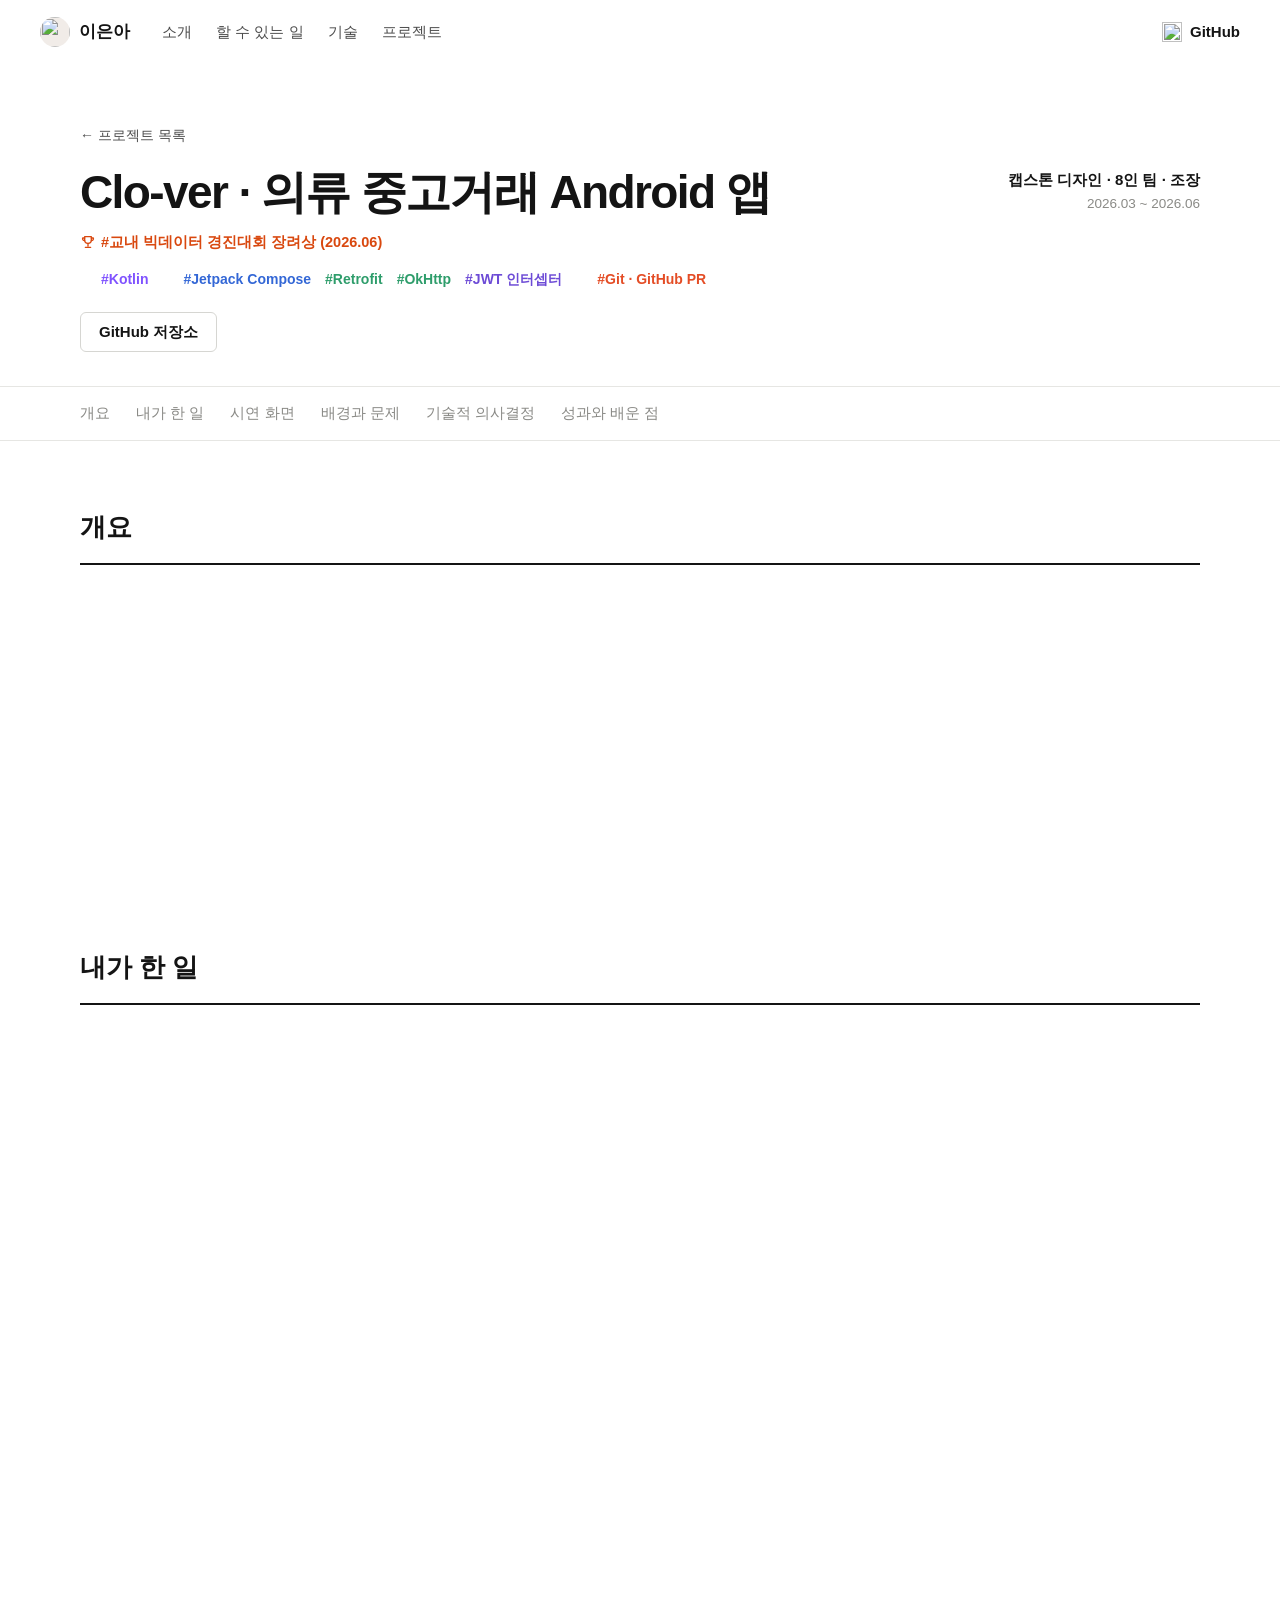
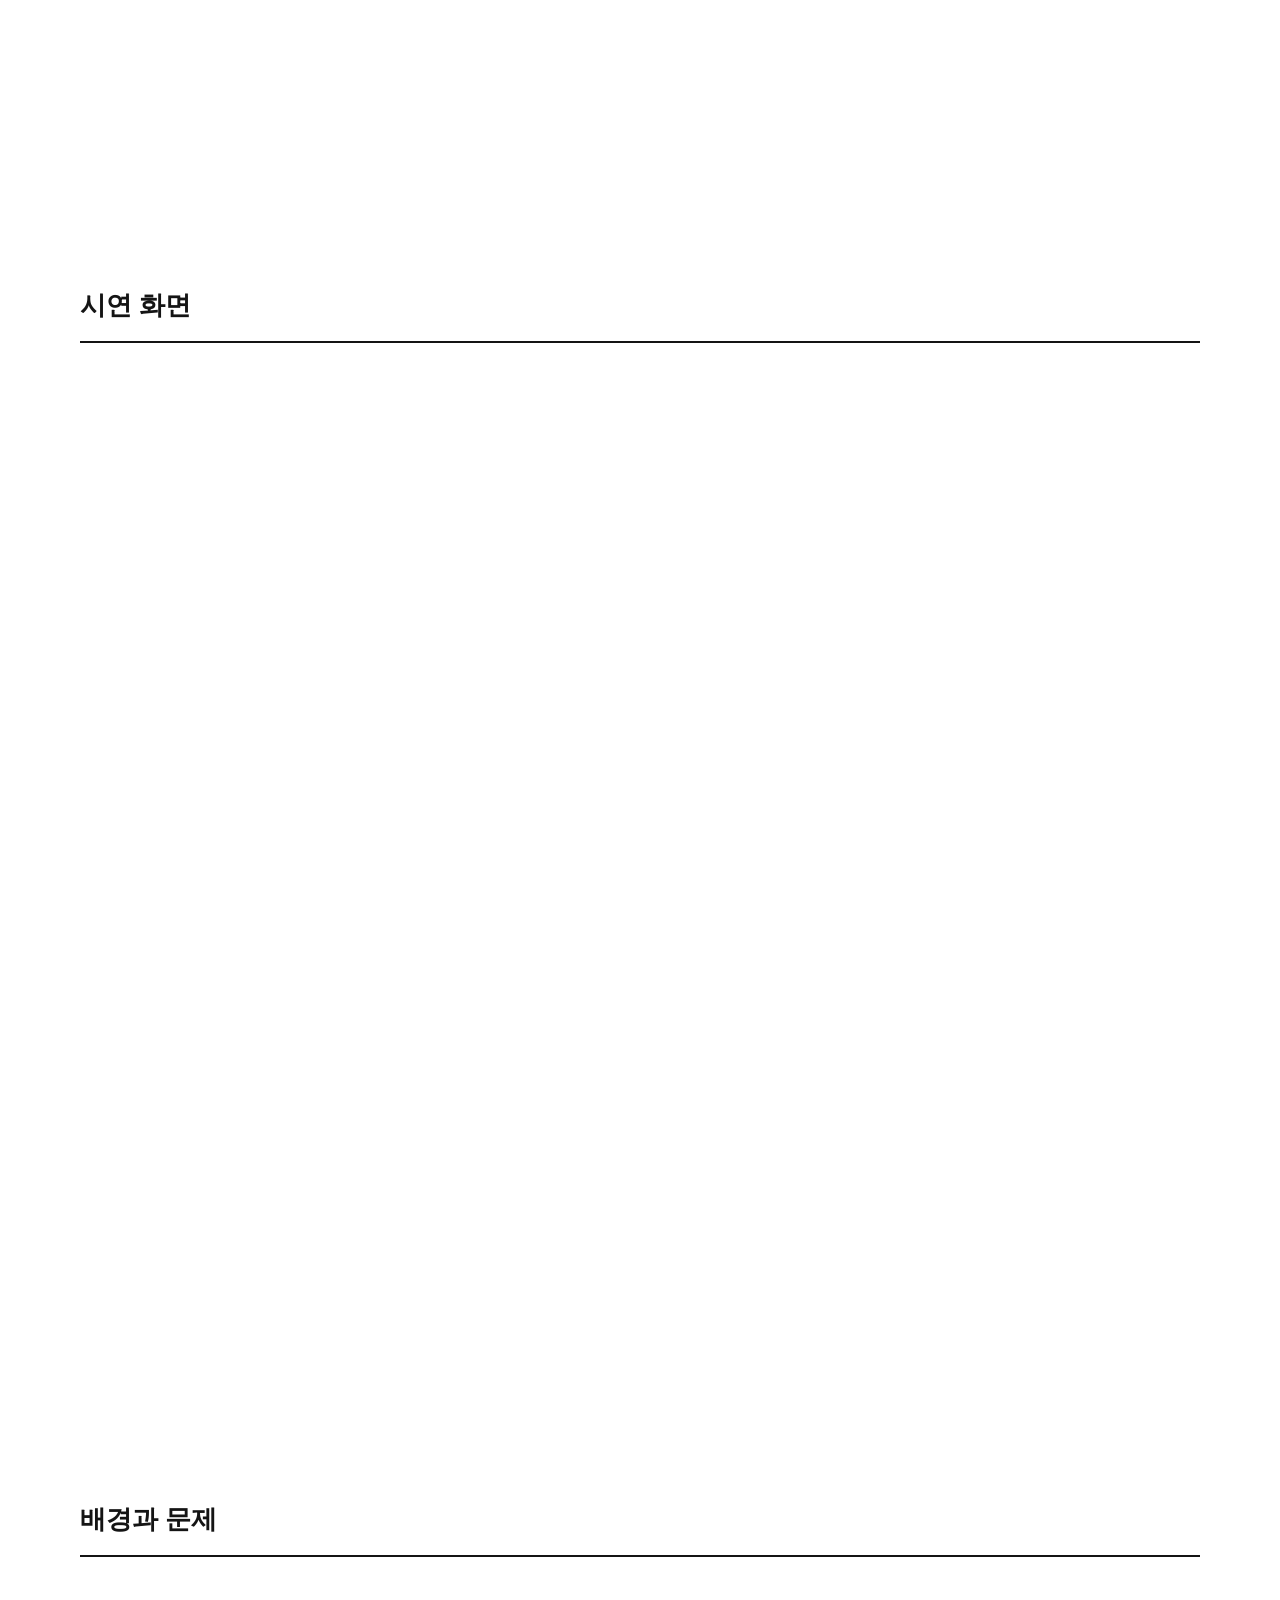
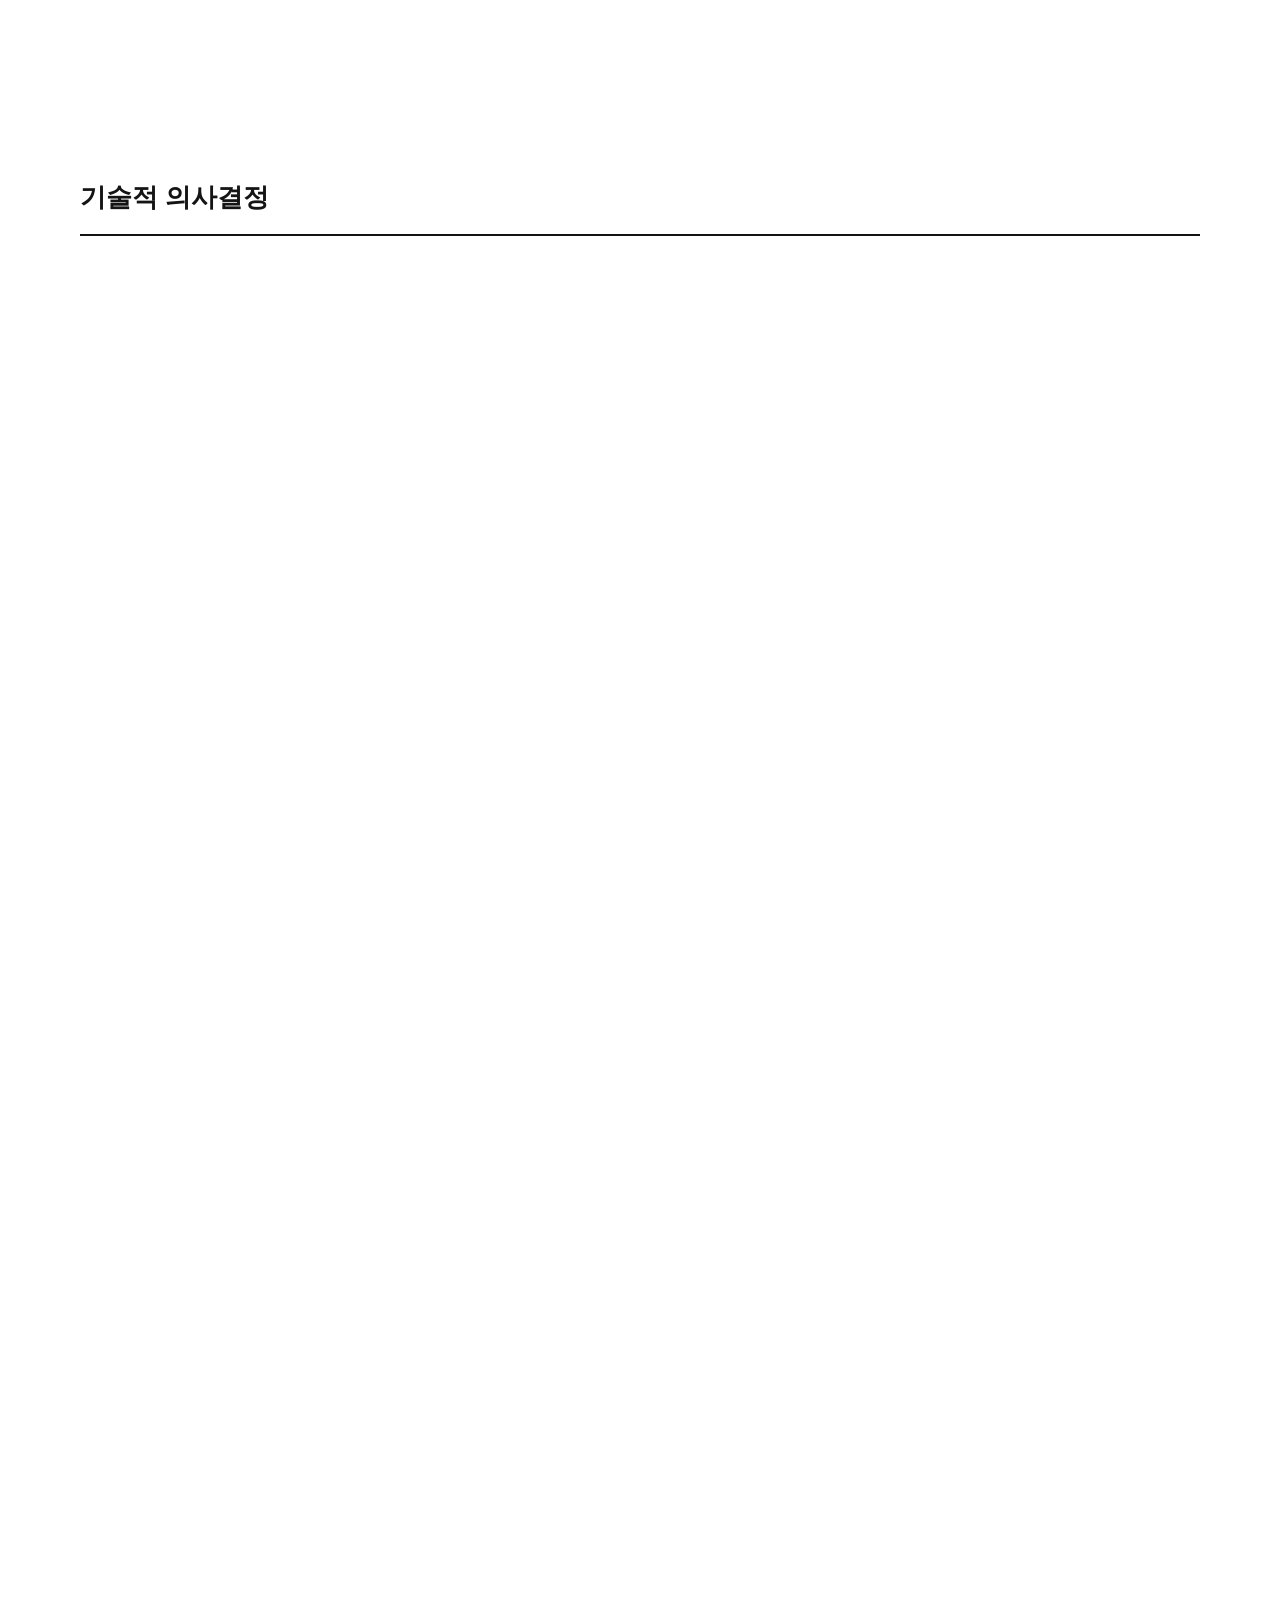
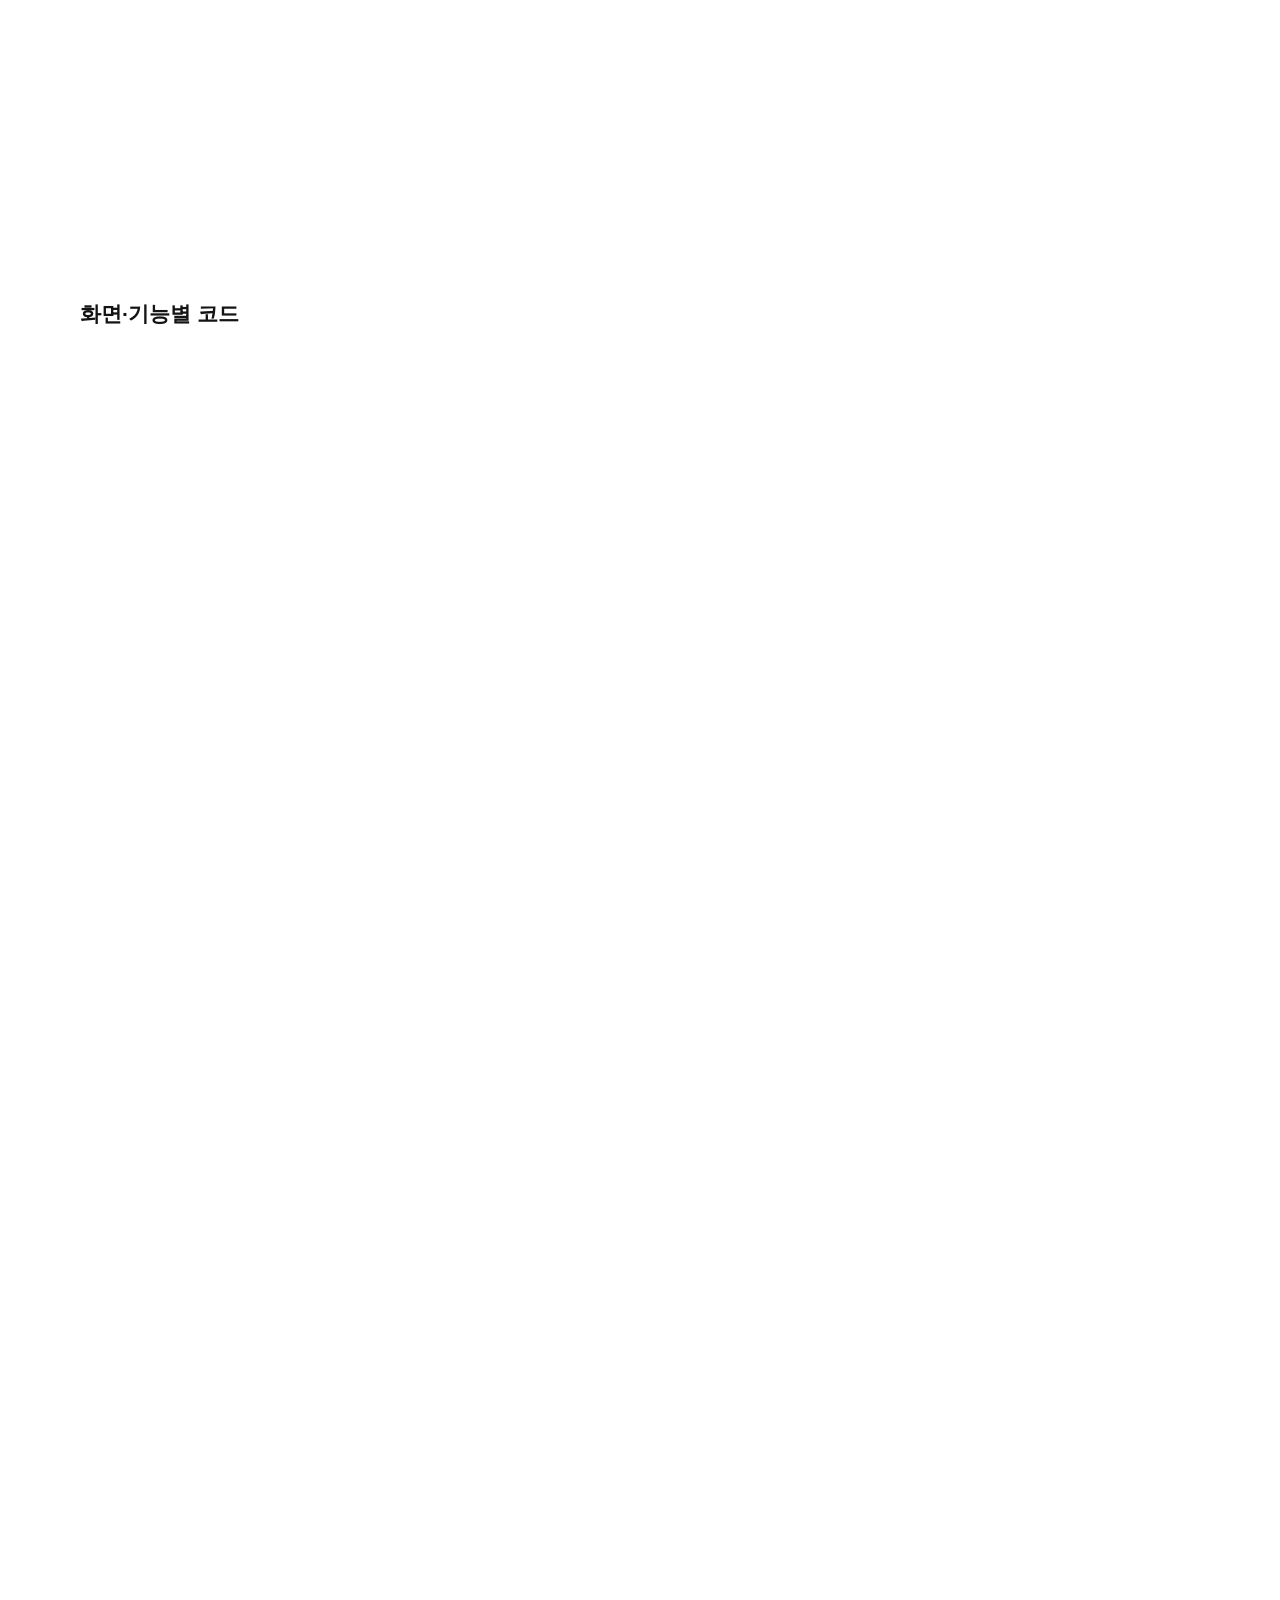
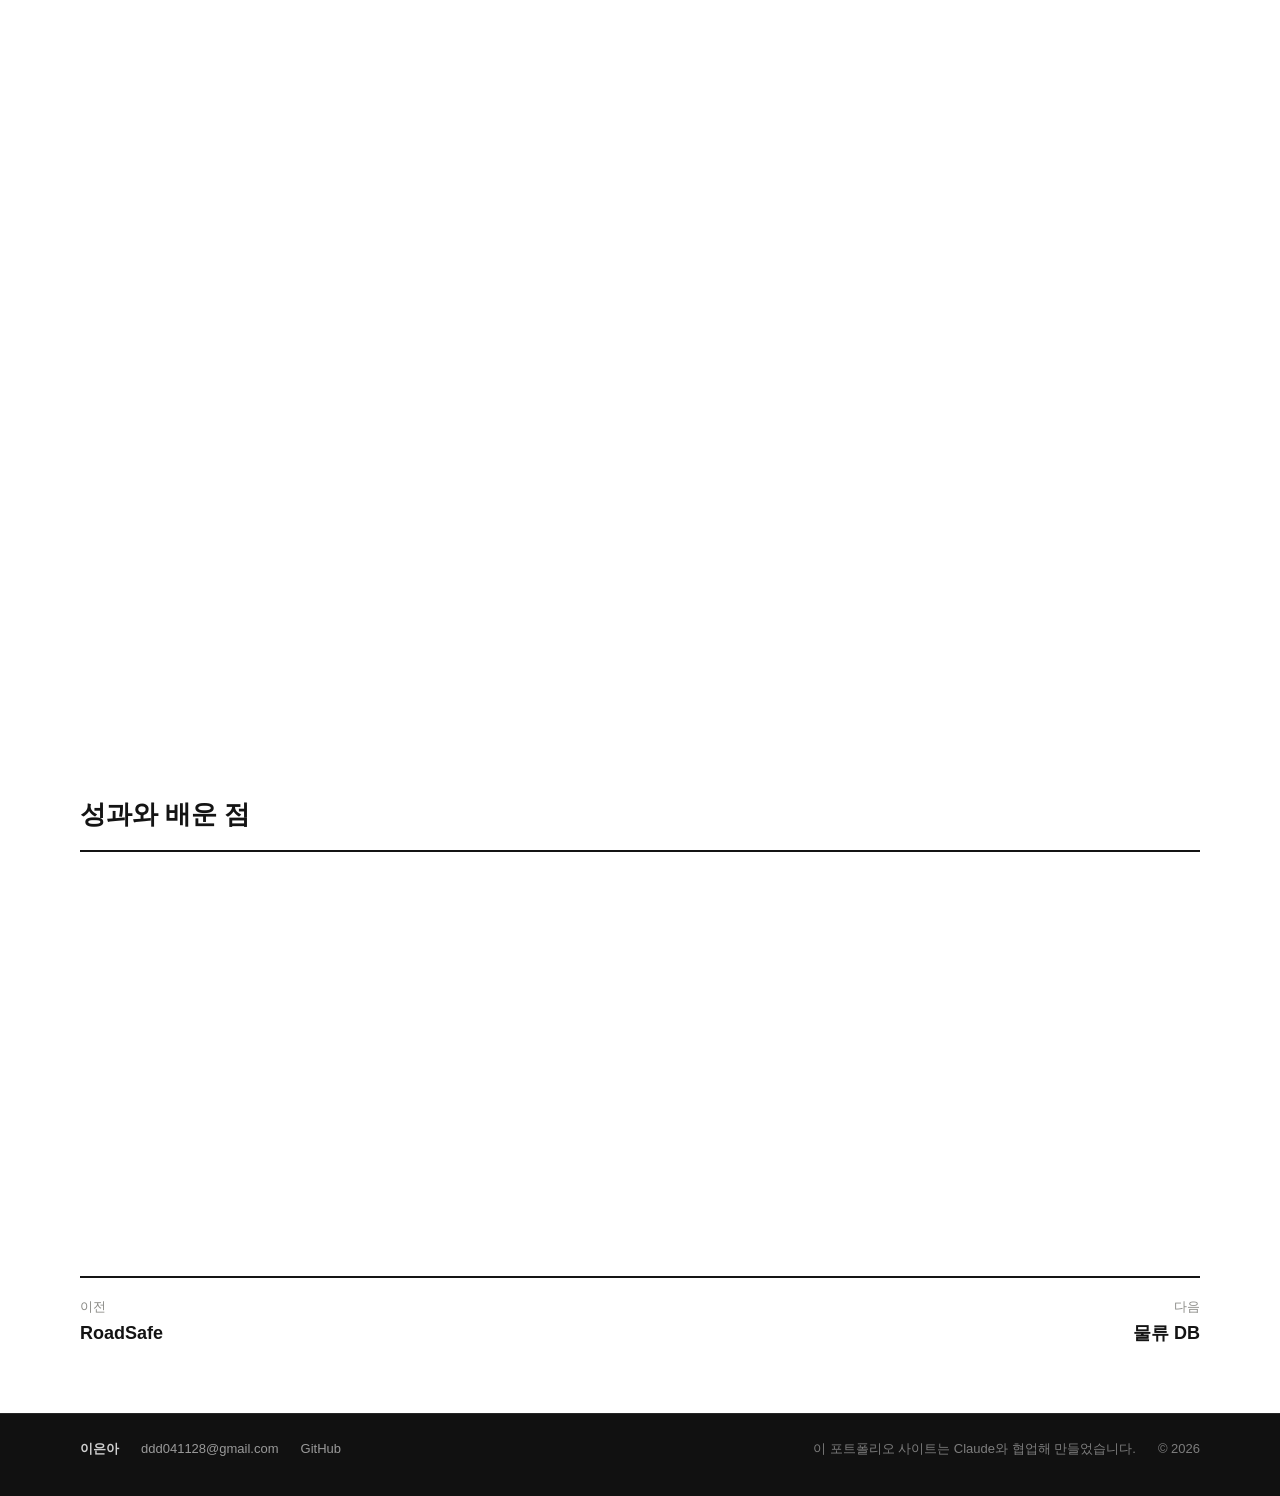
==== commit e0089dae: "상세 페이지 하단에 제작 안내 추가" ====
--- a/p/clover.html
+++ b/p/clover.html
@@ -119,7 +119,7 @@
 </section>
 </div>
 </main>
-<footer class="gf"><div class="wrap"><b>이은아</b><a href="mailto:ddd041128@gmail.com">ddd041128@gmail.com</a><a href="https://github.com/euna0428" target="_blank" rel="noopener">GitHub</a><span>© 2026</span></div></footer>
+<footer class="gf"><div class="wrap"><b>이은아</b><a href="mailto:ddd041128@gmail.com">ddd041128@gmail.com</a><a href="https://github.com/euna0428" target="_blank" rel="noopener">GitHub</a><span class="gfn">이 포트폴리오 사이트는 Claude와 협업해 만들었습니다.</span><span>© 2026</span></div></footer>
 <div class="lb" id="lb" role="dialog" aria-modal="true" aria-label="이미지 크게 보기"><figure><img id="lb-img" alt=""><figcaption id="lb-cap"></figcaption></figure></div>
 <script src="../vendor/highlight.min.js"></script><script src="../vendor/kotlin.min.js"></script>
 <script src="../js/site4.js"></script>
--- a/css/site4.css
+++ b/css/site4.css
@@ -853,3 +853,28 @@
 .casemore>summary::after{content:" +";}
 .casemore[open]>summary::after{content:" −";}
 .casemore .case:first-of-type{padding-top:6px}
+
+.docl{margin-top:22px;display:flex;flex-wrap:wrap;gap:8px 14px;align-items:baseline;padding-top:16px;border-top:1px solid var(--line)}
+.docl b{font-size:14px;color:var(--ink)}
+.docl span{display:flex;flex-wrap:wrap;gap:6px 10px}
+.docl a{font-size:14px;color:var(--blue);text-decoration:underline;text-underline-offset:3px}
+
+.sh.shrow{display:flex;justify-content:space-between;align-items:baseline;gap:24px}
+.sh .shnote{font-size:14px;font-weight:400;letter-spacing:0;line-height:1.6;color:var(--mute);text-align:right}
+@media (max-width:760px){.sh.shrow{display:block}.sh .shnote{display:block;margin:8px 0 0;text-align:left}}
+.canwide{grid-column:1/-1;display:grid;grid-template-columns:minmax(0,5fr) minmax(0,7fr)}
+.canwide:hover{transform:none;box-shadow:none}
+.canwide .cbody{padding:26px 28px;border-right:1px solid var(--line)}
+.cwcases{list-style:none;margin:0;padding:0}
+.cwcases li+li{border-top:1px solid var(--line)}
+.cwcases a{display:grid;grid-template-columns:96px minmax(0,1fr) auto;column-gap:16px;row-gap:2px;align-items:baseline;padding:18px 24px;transition:background .2s}
+.cwcases a:hover{background:var(--soft)}
+.cwcases .cwp{grid-row:1/3;font-size:12.5px;font-weight:600;color:var(--blue)}
+.cwcases b{font-size:15.5px;font-weight:700;color:var(--ink)}
+.cwcases .cwl{grid-column:2;font-size:14px;line-height:1.65;color:var(--sub)}
+.cwcases .go{grid-column:3;grid-row:1;margin:0;padding:0;font-size:13.5px;white-space:nowrap}
+.ds{scroll-margin-top:72px}
+.gf .gfn{margin-left:auto}.gf .gfn+span{margin-left:0}
+@media (max-width:760px){.gf .gfn{flex-basis:100%;margin-left:0}}
+@media (max-width:1024px){.canwide{grid-template-columns:1fr}.canwide .cbody{border-right:0;border-bottom:1px solid var(--line)}}
+@media (max-width:760px){.canwide .cbody{padding:22px 20px}.cwcases a{grid-template-columns:minmax(0,1fr);padding:16px 20px}.cwcases .cwp,.cwcases .cwl,.cwcases .go{grid-column:1;grid-row:auto}.cwcases .go{margin-top:4px}}
